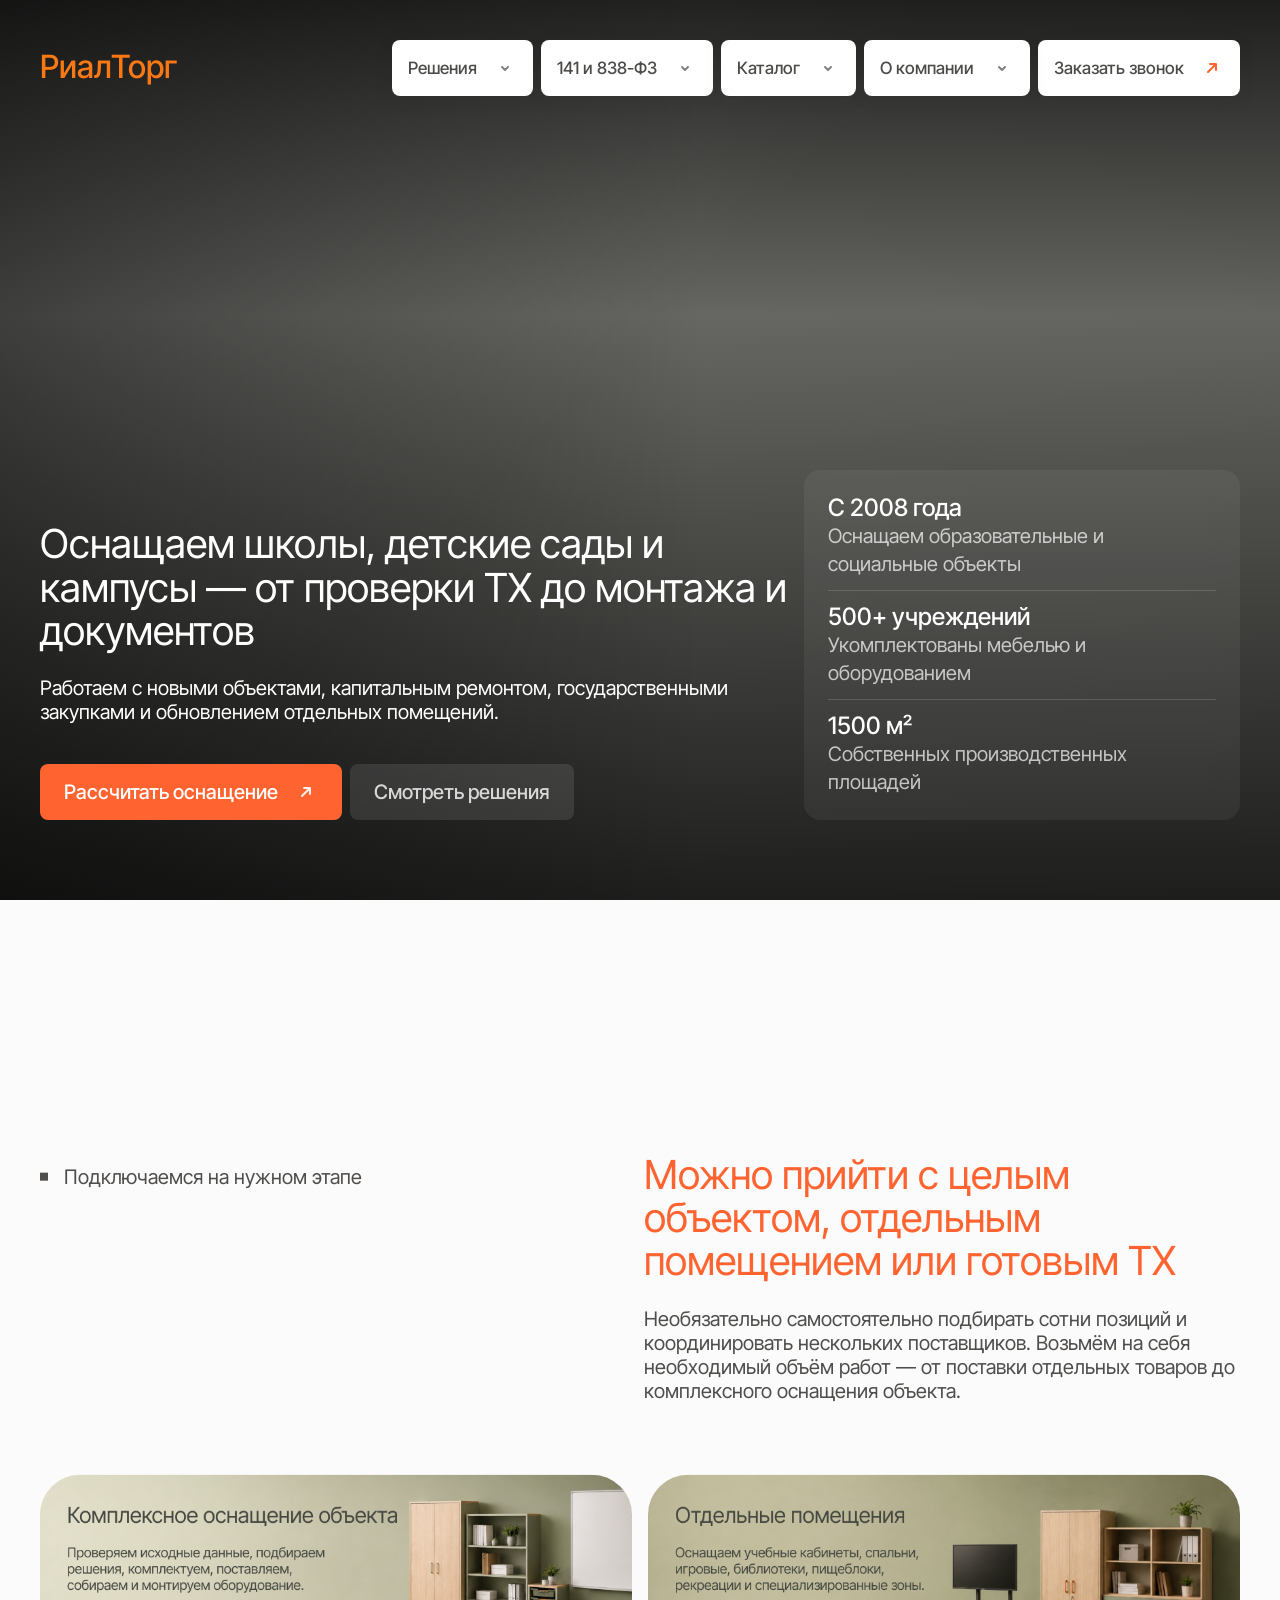
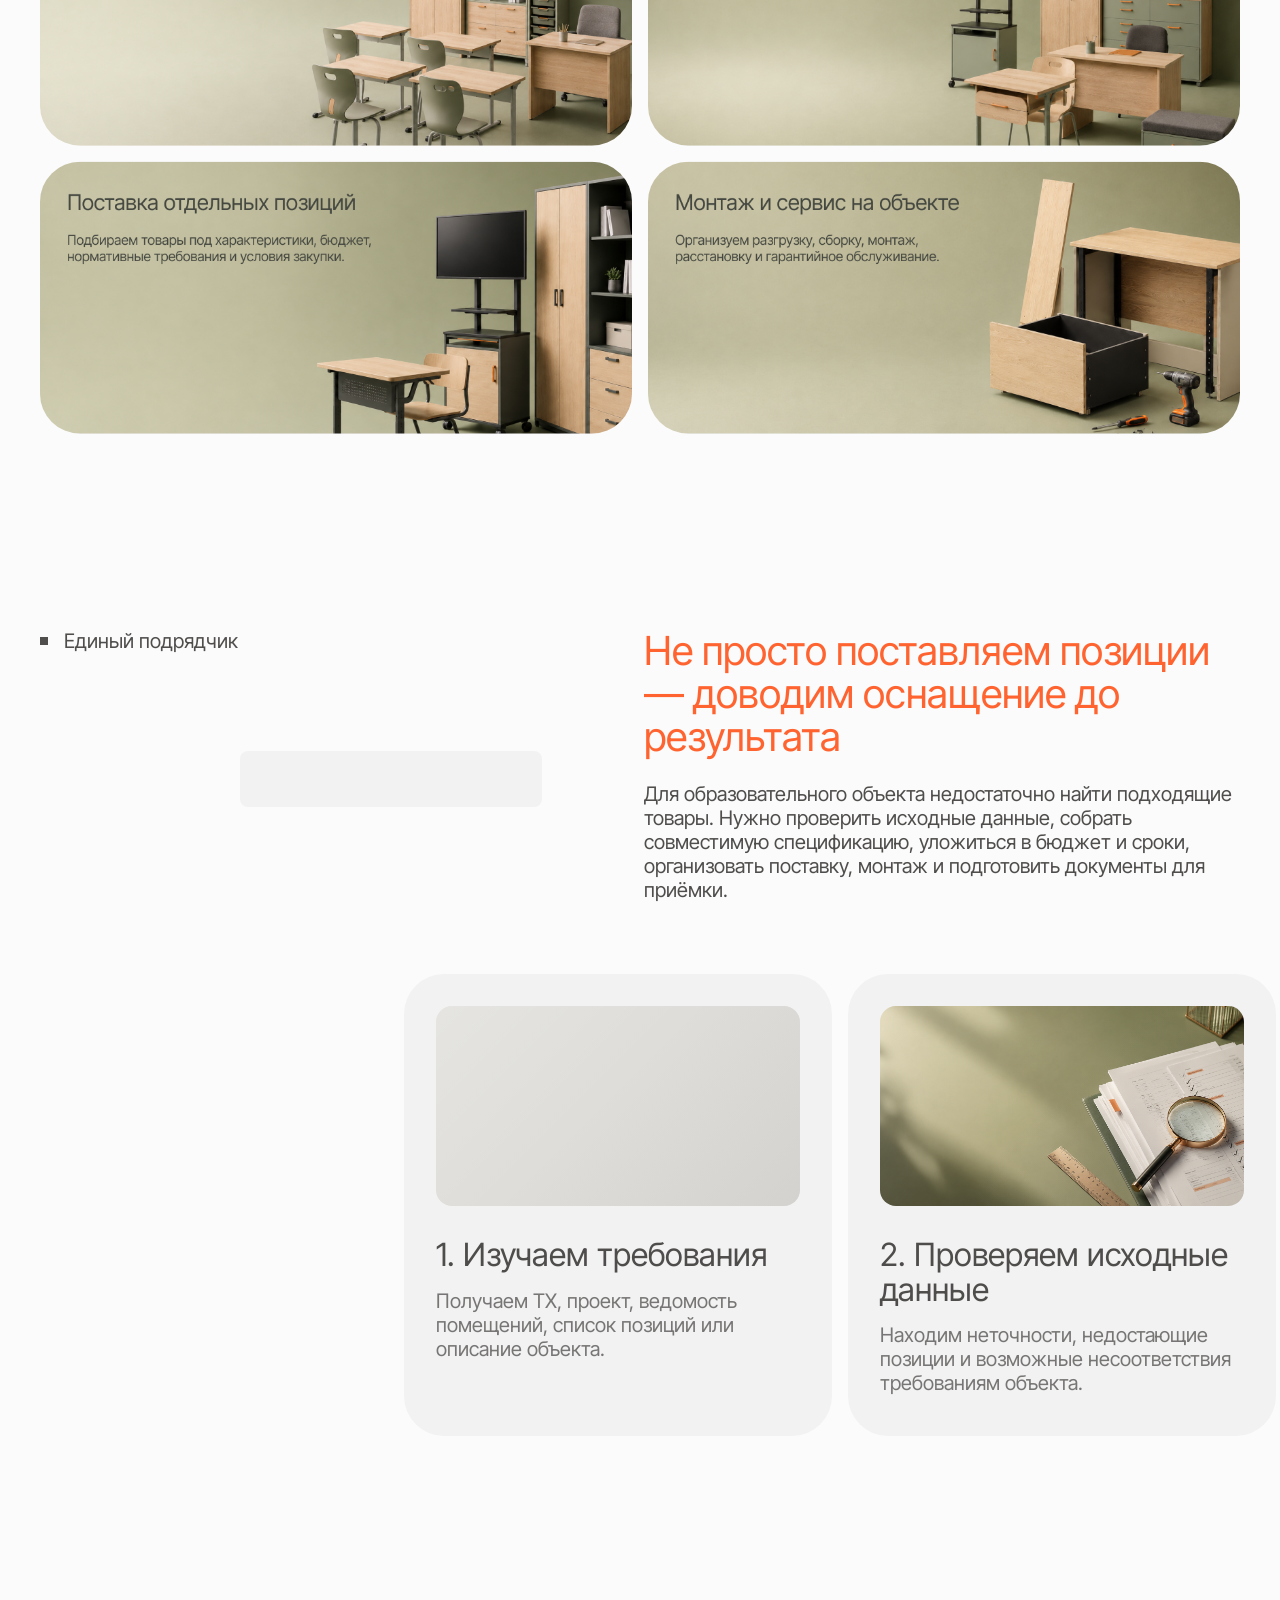
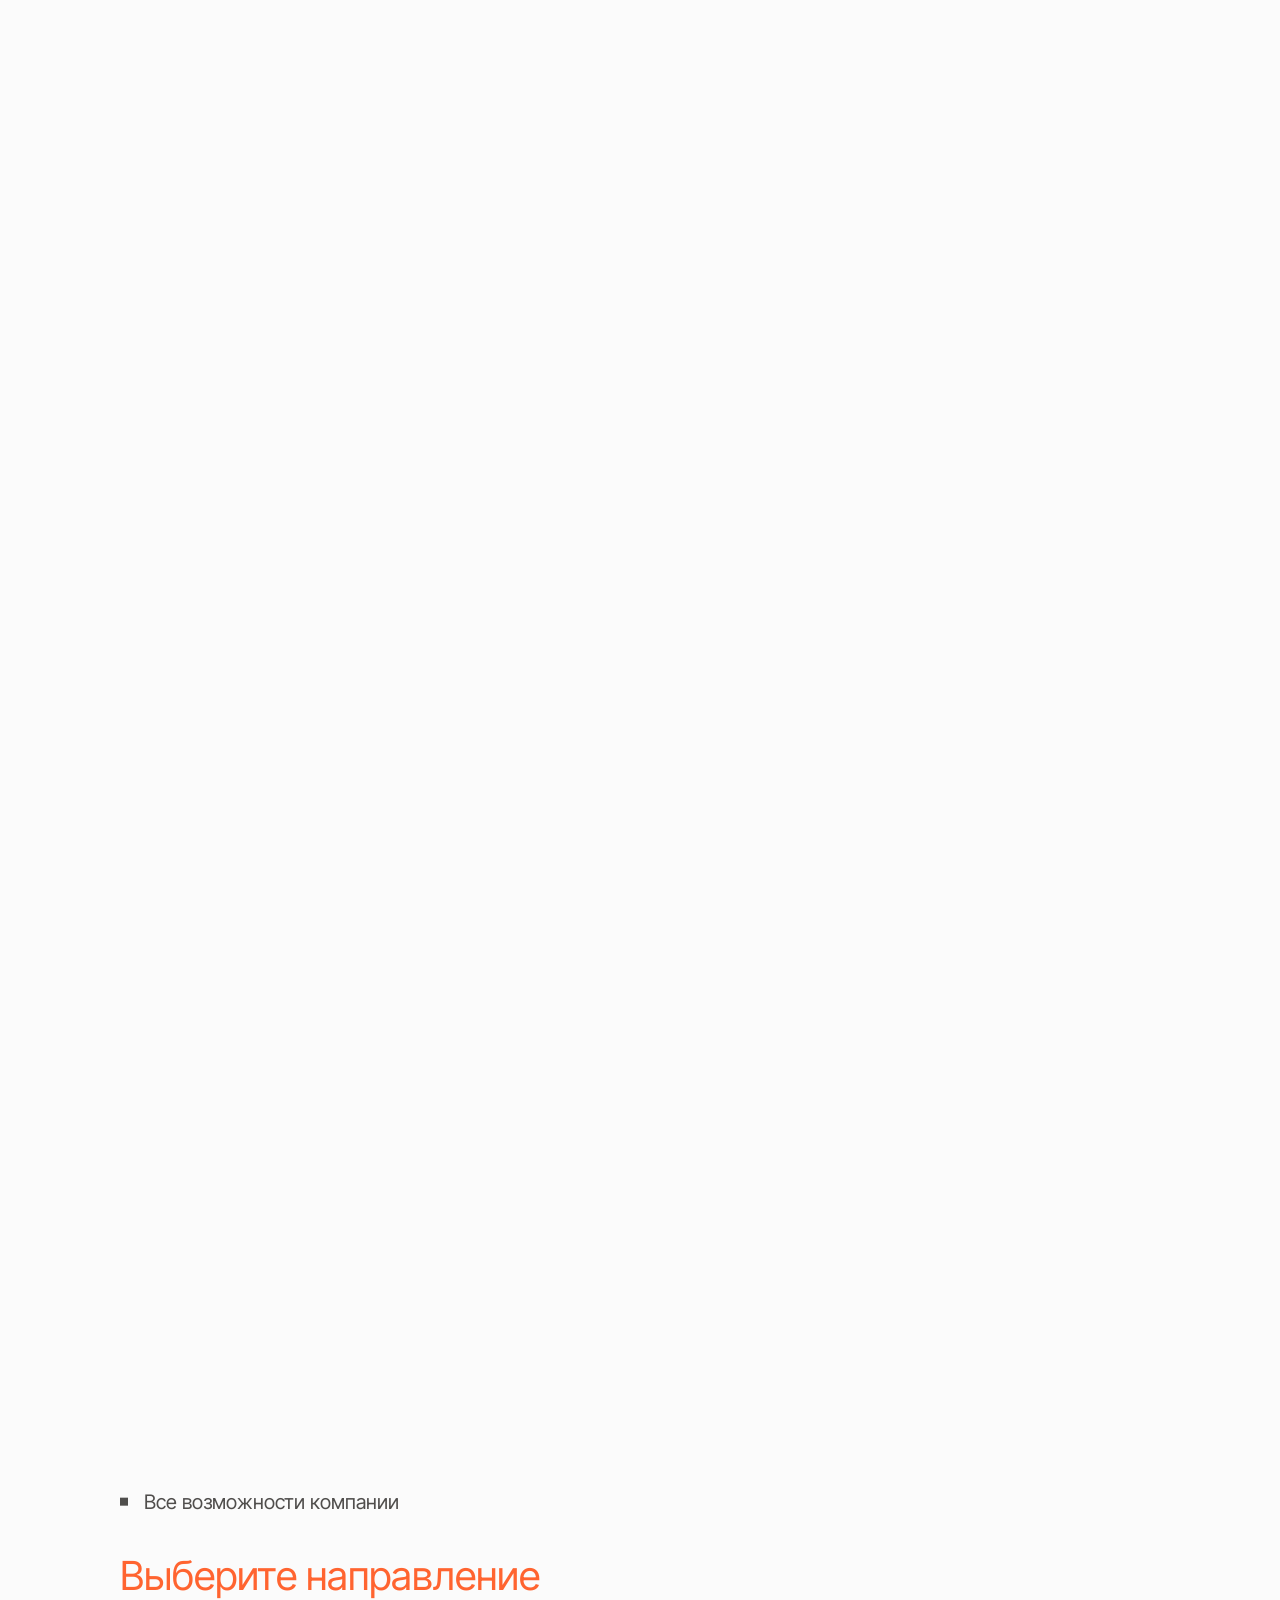
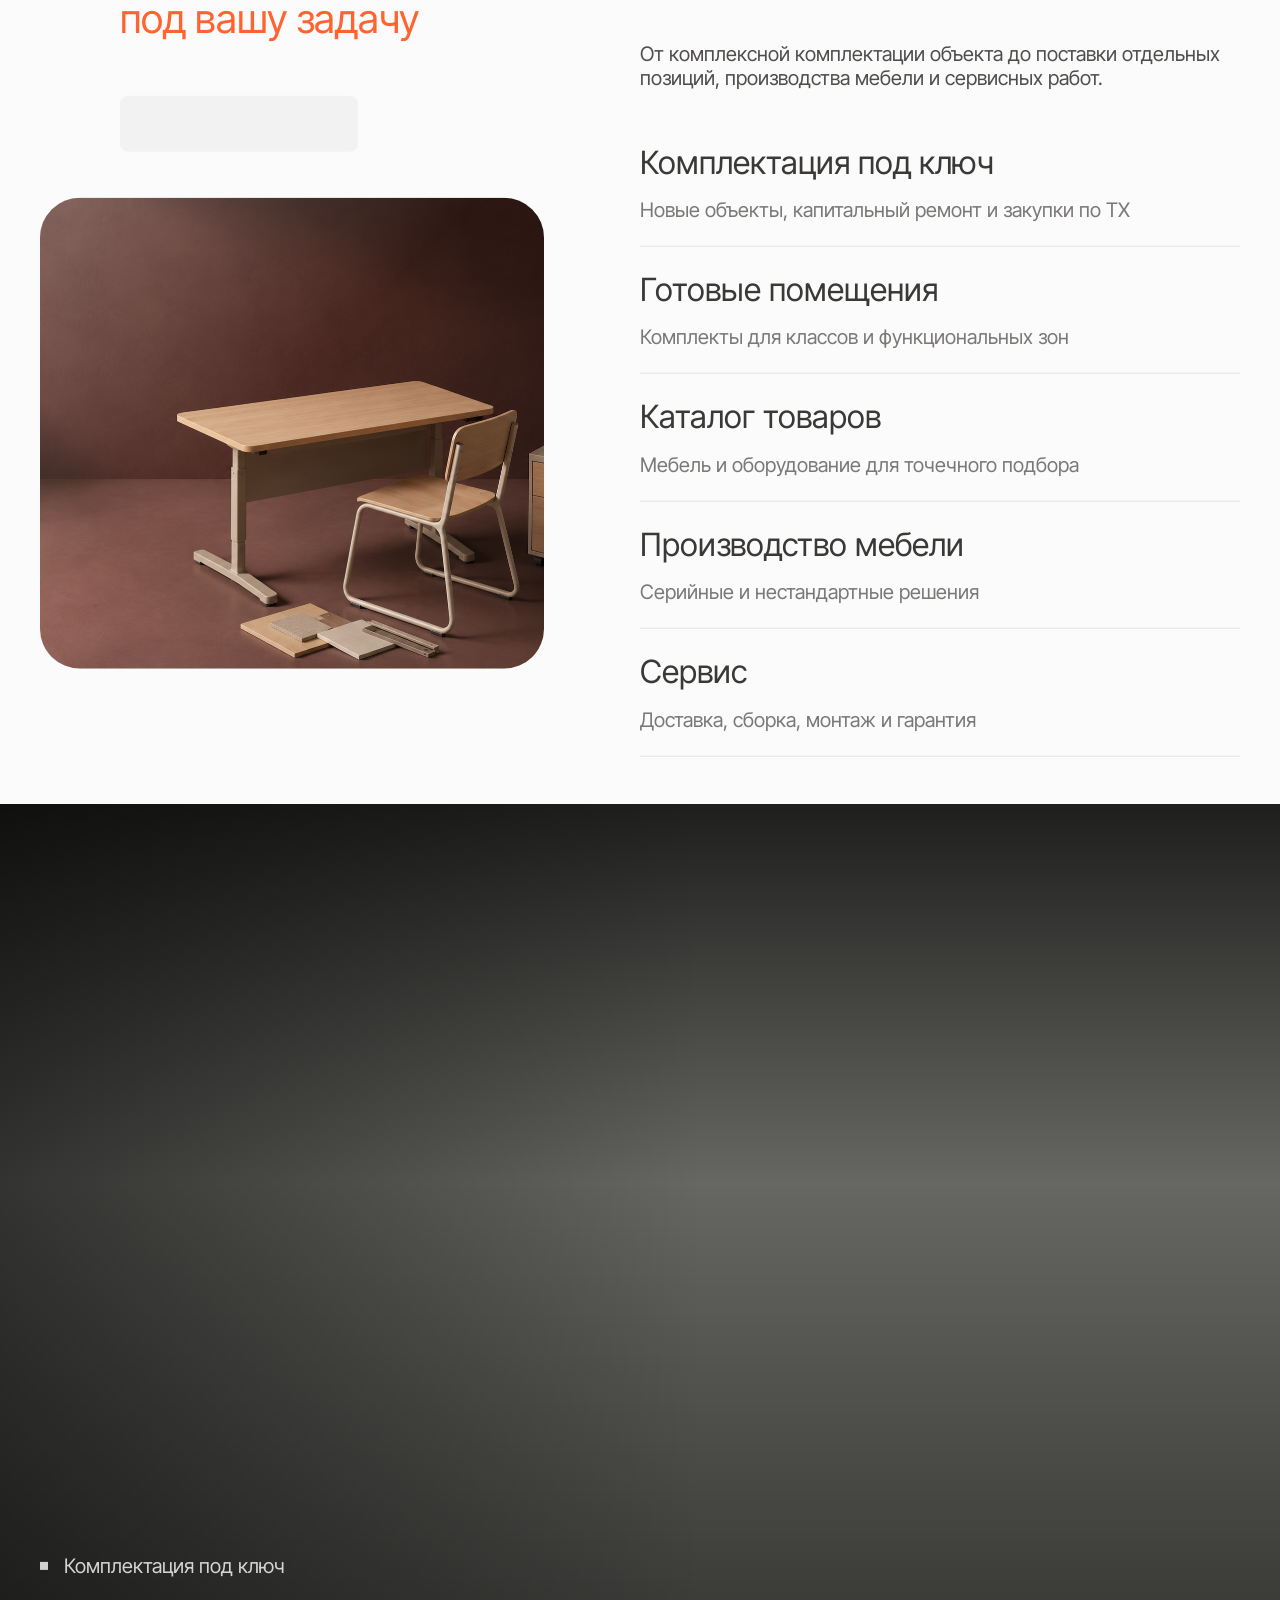
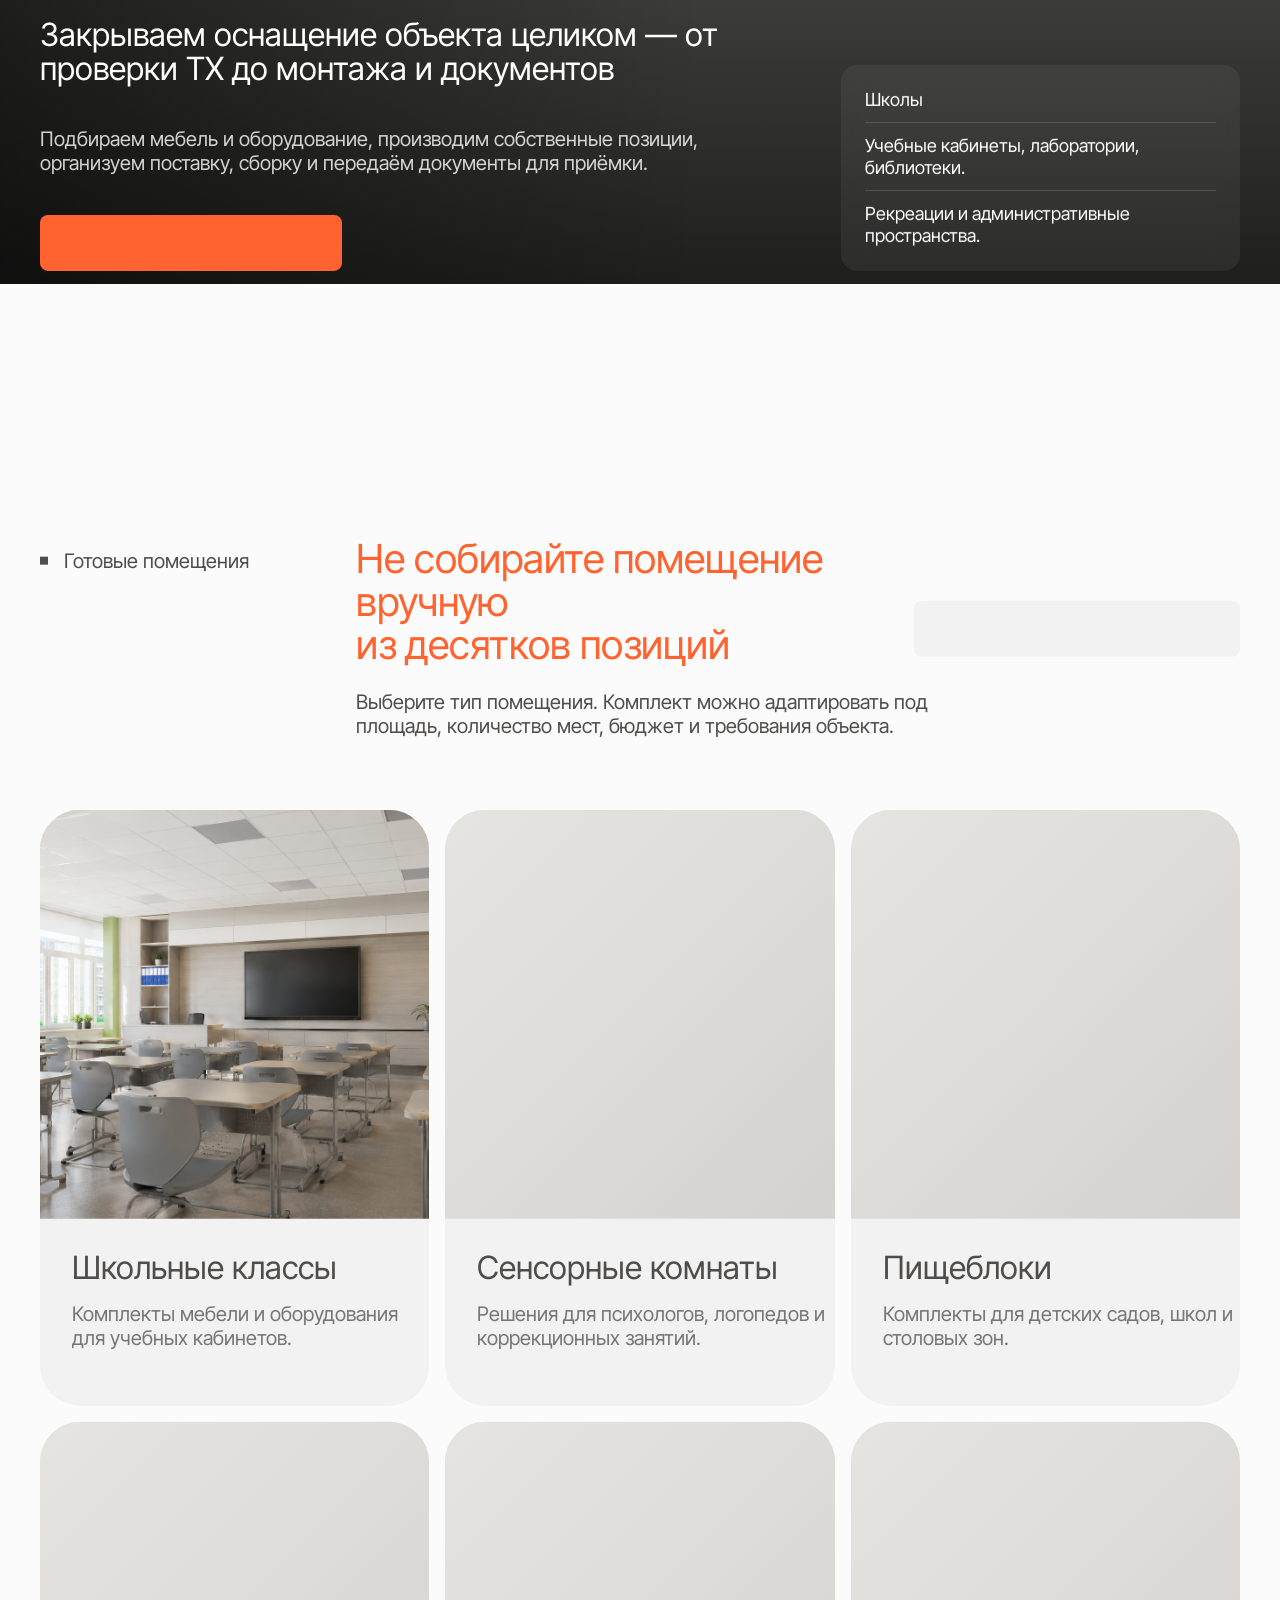
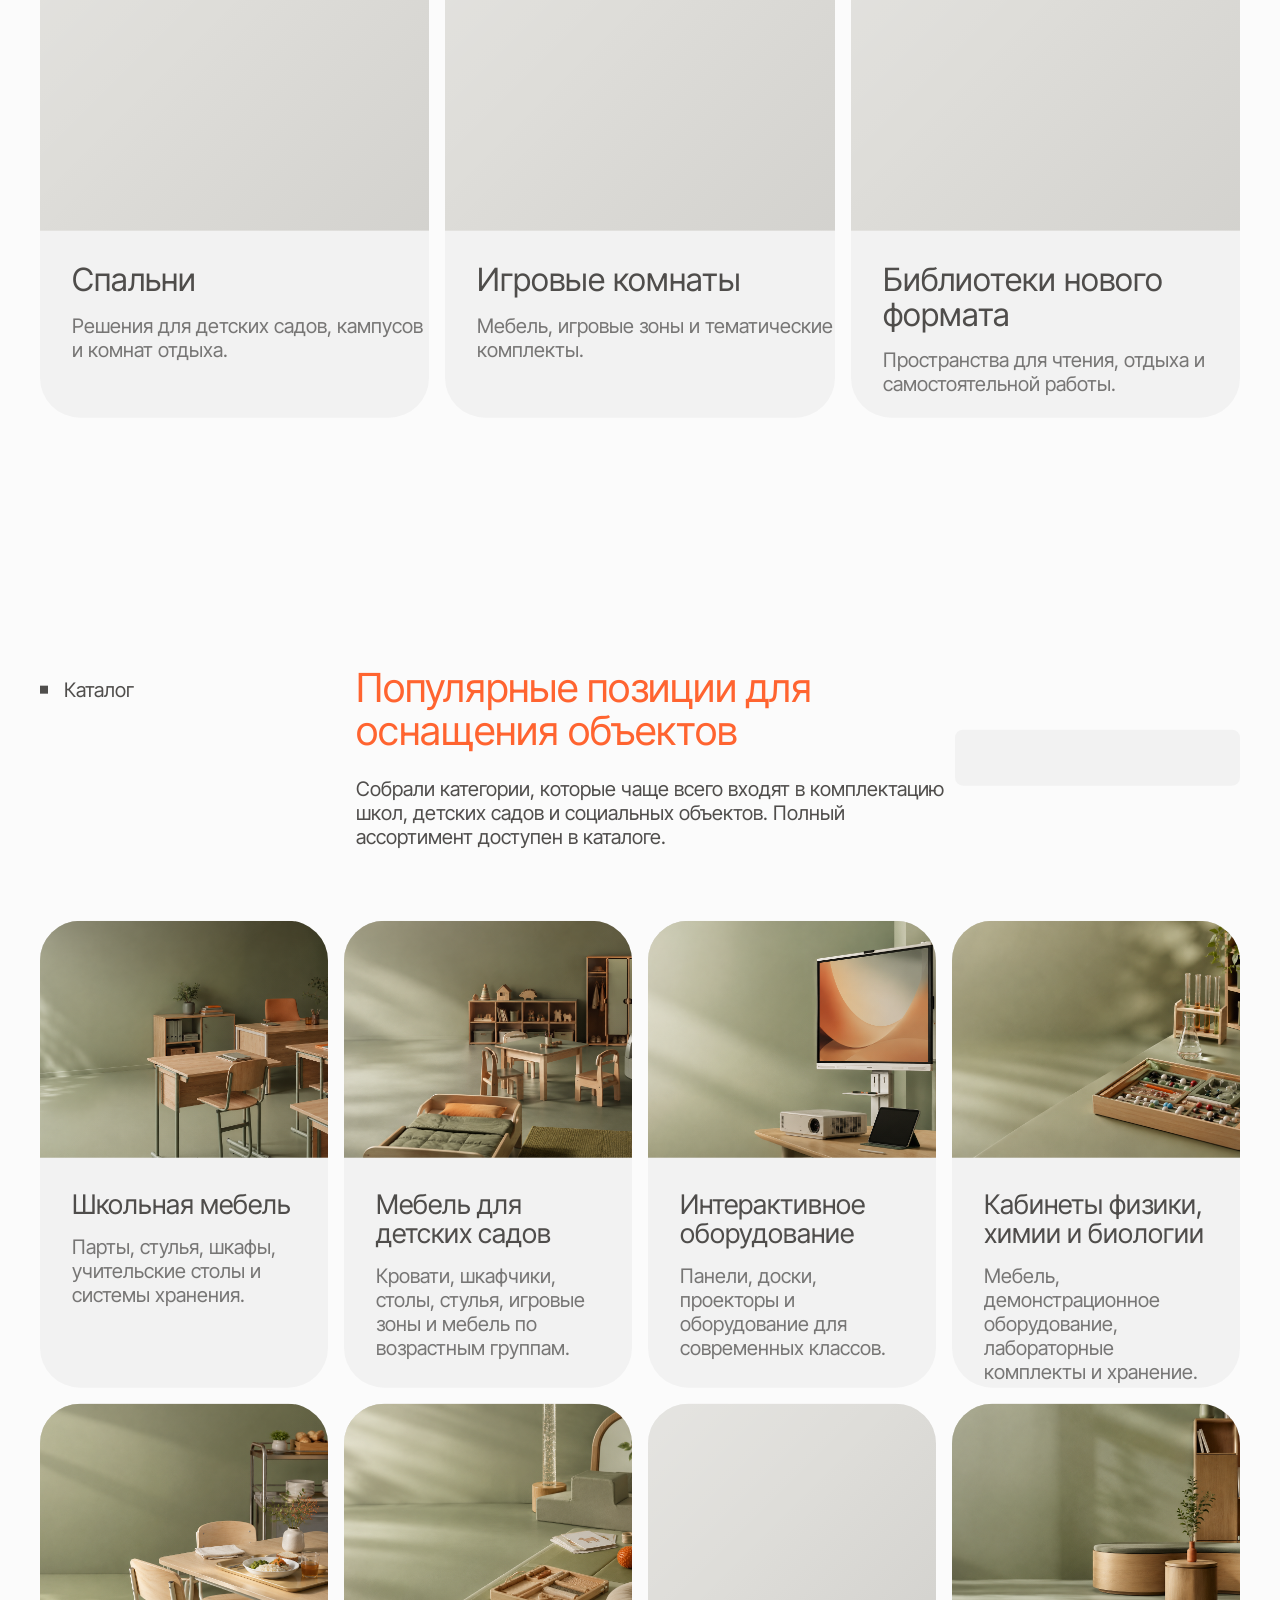
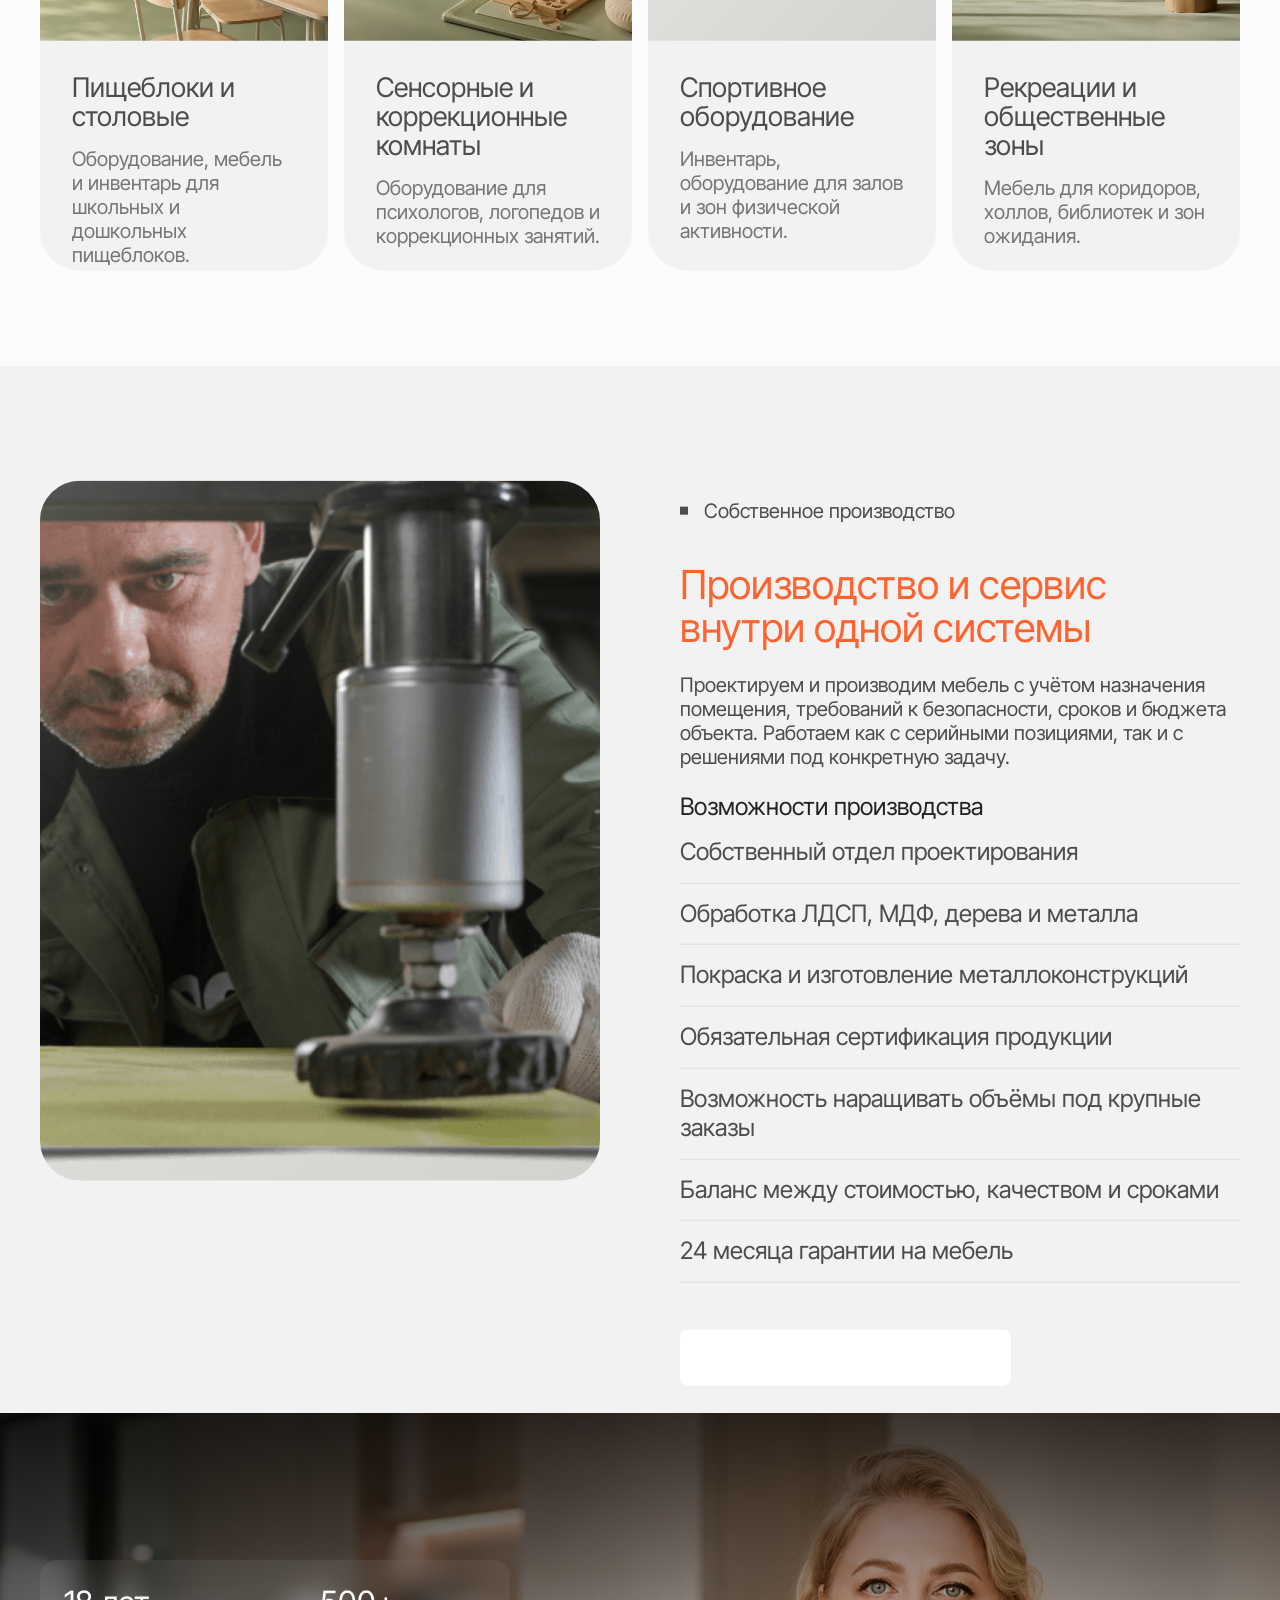
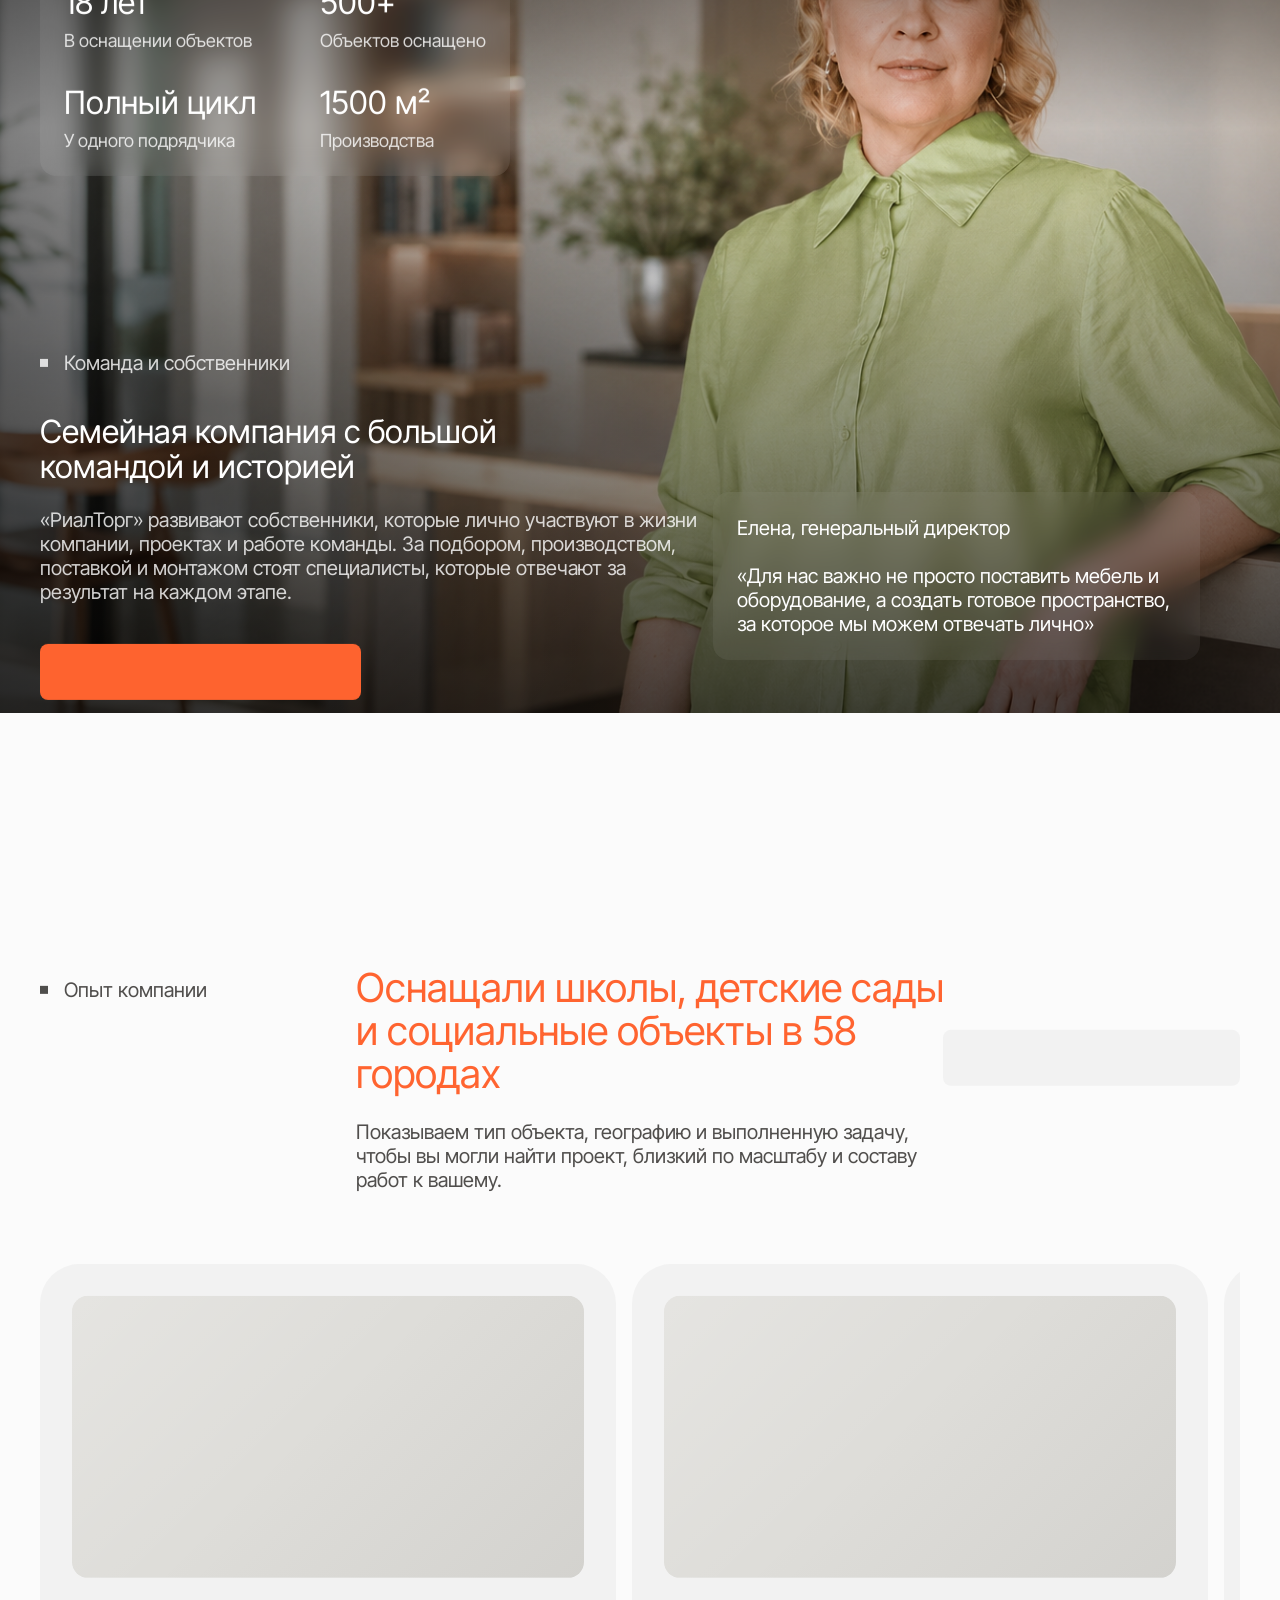
==== index.html @ 4c79b557 "first commit" ====
<!doctype html>
<html lang="ru">
<head>
  <meta charset="UTF-8">
  <meta name="viewport" content="width=device-width, initial-scale=1.0">
  <meta name="description" content="РиалТорг — комплексное оснащение образовательных и социальных объектов">
  <title>РиалТорг — оснащение образовательных объектов</title>
  <link rel="preconnect" href="https://fonts.googleapis.com">
  <link rel="preconnect" href="https://fonts.gstatic.com" crossorigin>
  <link href="https://fonts.googleapis.com/css2?family=Inter+Tight:wght@400;500&display=swap" rel="stylesheet">
  <link rel="stylesheet" href="styles.css">
  <link rel="stylesheet" href="assets.css">
  <link rel="stylesheet" href="figma-desktop.css">
  <link rel="stylesheet" href="overrides.css">
  <link rel="stylesheet" href="mobile.css">
</head>
<body>
  <header class="hero" id="top">
    <div class="hero__media media-placeholder media-placeholder--dark"></div>
    <nav class="nav shell" aria-label="Основная навигация">
      <a class="brand" href="#top">РиалТорг</a>
      <button class="nav__toggle" type="button" aria-expanded="false" aria-label="Открыть меню"><span></span><span></span></button>
      <div class="nav__items">
        <div class="nav__item">
          <a class="nav__link" href="#solutions">Решения <i class="chevron-down"></i></a>
          <div class="nav__dropdown" aria-label="Подменю Решения">
            <a href="#turnkey">Комплектация под ключ</a>
            <a href="#rooms">Готовые помещения</a>
            <a href="#catalog">Каталог товаров</a>
            <a href="#production">Производство и сервис</a>
          </div>
        </div>
        <div class="nav__item">
          <a class="nav__link" href="#expert">141 и 838-ФЗ <i class="chevron-down"></i></a>
          <div class="nav__dropdown" aria-label="Подменю 141 и 838-ФЗ">
            <a href="#process">Этапы работы</a>
            <a href="#documents">Документы</a>
            <a href="#faq">Частые вопросы</a>
          </div>
        </div>
        <div class="nav__item">
          <a class="nav__link" href="#catalog">Каталог <i class="chevron-down"></i></a>
          <div class="nav__dropdown" aria-label="Подменю Каталог">
            <a href="#catalog">Популярные позиции</a>
            <a href="#directions">Направления</a>
            <a href="#projects">Объекты</a>
          </div>
        </div>
        <div class="nav__item">
          <a class="nav__link" href="#about">О компании <i class="chevron-down"></i></a>
          <div class="nav__dropdown" aria-label="Подменю О компании">
            <a href="#about">Команда</a>
            <a href="#news">Новости</a>
            <a href="#testimonials">Отзывы</a>
          </div>
        </div>
        <a
          class="nav__link nav__link--cta roll-fill-button"
          data-roll-fill-button
          href="#request"
        >
          <span data-roll-fill-label>Заказать звонок</span>
          <i class="arrow" data-roll-fill-icon aria-hidden="true"></i>
        </a>
      </div>
    </nav>
    <div class="hero__content shell">
      <div class="hero__copy">
        <h1>Оснащаем школы, детские сады и кампусы — от проверки ТХ до монтажа и документов</h1>
        <p>Работаем с новыми объектами, капитальным ремонтом, государственными закупками и обновлением отдельных помещений.</p>
        <div class="actions">
          <a class="button button--orange" href="#request" data-roll-fill-button>
            <span data-roll-fill-label>Рассчитать оснащение</span>
            <i class="arrow" data-roll-fill-icon aria-hidden="true"></i>
          </a>
          <a class="button button--glass" href="#solutions">Смотреть решения</a>
        </div>
      </div>
      <div class="hero__facts glass-card" data-hero-facts-rotator>
        <div class="hero__facts-viewport" data-hero-facts-viewport>
          <div class="hero__facts-set" data-hero-facts-set>
            <p><strong>С 2008 года</strong><span>Оснащаем образовательные и социальные объекты</span></p>
            <p><strong>500+ учреждений</strong><span>Укомплектованы мебелью и оборудованием</span></p>
            <p><strong>1500 м²</strong><span>Собственных производственных площадей</span></p>
          </div>
          <div class="hero__facts-set" data-hero-facts-set>
            <p><strong>18 лет</strong><span>В оснащении объектов</span></p>
            <p><strong>Полный цикл</strong><span>У одного подрядчика</span></p>
            <p><strong>500+</strong><span>Объектов оснащено</span></p>
          </div>
          <!-- Добавляйте новые согласованные наборы статистики отдельными .hero__facts-set внутри data-hero-facts-viewport. -->
        </div>
      </div>
    </div>
  </header>

  <main>
    <section class="section stage" id="solutions">
      <div class="shell">
        <div class="section-head section-head--split">
          <p class="eyebrow">Подключаемся на нужном этапе</p>
          <div class="section-intro">
            <h2>Можно прийти с целым объектом, отдельным помещением или готовым ТХ</h2>
            <p>Необязательно самостоятельно подбирать сотни позиций и координировать нескольких поставщиков. Возьмём на себя необходимый объём работ — от поставки отдельных товаров до комплексного оснащения объекта.</p>
          </div>
        </div>
        <div class="stage__grid">
          <a class="feature-tile tone-sand" href="#" target="_blank" rel="noopener noreferrer" aria-label="Комплексное оснащение объекта"><span class="feature-tile__hover" aria-hidden="true"><i class="arrow"></i></span><h3>Комплексное оснащение объекта</h3><p>Проверяем исходные данные, подбираем решения, комплектуем, поставляем, собираем и монтируем оборудование.</p></a>
          <a class="feature-tile tone-mint" href="#" target="_blank" rel="noopener noreferrer" aria-label="Отдельные помещения"><span class="feature-tile__hover" aria-hidden="true"><i class="arrow"></i></span><h3>Отдельные помещения</h3><p>Оснащаем учебные кабинеты, спальни, игровые, библиотеки, пищеблоки, рекреации и специализированные зоны.</p></a>
          <a class="feature-tile tone-lilac" href="#" target="_blank" rel="noopener noreferrer" aria-label="Поставка отдельных позиций"><span class="feature-tile__hover" aria-hidden="true"><i class="arrow"></i></span><h3>Поставка отдельных позиций</h3><p>Подбираем товары под характеристики, бюджет, нормативные требования и условия закупки.</p></a>
          <a class="feature-tile tone-blue" href="#" target="_blank" rel="noopener noreferrer" aria-label="Монтаж и сервис на объекте"><span class="feature-tile__hover" aria-hidden="true"><i class="arrow"></i></span><h3>Монтаж и сервис на объекте</h3><p>Организуем разгрузку, сборку, монтаж, расстановку и гарантийное обслуживание.</p></a>
        </div>
      </div>
    </section>

    <section class="section process" id="process">
      <div class="shell">
        <div class="section-head section-head--split process__head">
          <div>
            <p class="eyebrow">Единый подрядчик</p>
            <a class="button button--soft" href="#request" data-roll-fill-button>
              <span data-roll-fill-label>Рассчитать оснащение</span>
              <i class="arrow" data-roll-fill-icon aria-hidden="true"></i>
            </a>
          </div>
          <div class="section-intro">
            <h2>Не просто поставляем позиции<br>— доводим оснащение до результата</h2>
            <p>Для образовательного объекта недостаточно найти подходящие товары. Нужно проверить исходные данные, собрать совместимую спецификацию, уложиться в бюджет и сроки, организовать поставку, монтаж и подготовить документы для приёмки.</p>
          </div>
        </div>
        <div class="process__track card-scroll" data-drag-scroll>
          <div class="process__rail">
            <article class="process-card"><div class="asset media-placeholder"></div><h3>1. Изучаем требования</h3><p>Получаем ТХ, проект, ведомость помещений, список позиций или описание объекта.</p></article>
            <article class="process-card"><div class="asset media-placeholder"></div><h3>2. Проверяем исходные данные</h3><p>Находим неточности, недостающие позиции и возможные несоответствия требованиям объекта.</p></article>
            <article class="process-card"><div class="asset media-placeholder"></div><h3>3. Готовим КП и спецификацию</h3><p>Подбираем мебель и оборудование, предлагаем совместимые решения и фиксируем состав поставки.</p></article>
            <article class="process-card"><div class="asset media-placeholder"></div><h3>4. Производим и комплектуем</h3><p>Изготавливаем мебель собственного производства и комплектуем оборудование поставщиков.</p></article>
            <article class="process-card"><div class="asset media-placeholder"></div><h3>5. Доставляем и монтируем</h3><p>Организуем логистику, разгрузку, сборку, монтаж и расстановку на объекте.</p></article>
            <article class="process-card"><div class="asset media-placeholder"></div><h3>6. Передаём документы</h3><p>Готовим договор, спецификации, сертификаты, декларации, акты и гарантийные документы.</p></article>
          </div>
        </div>
      </div>
    </section>

    <section class="section catalog" id="catalog">
      <div class="shell">
        <div class="section-head section-head--three">
          <p class="eyebrow">Каталог</p>
          <div class="section-intro"><h2>Популярные позиции для оснащения объектов</h2><p>Собрали категории, которые чаще всего входят в комплектацию школ, детских садов и социальных объектов. Полный ассортимент доступен в каталоге.</p></div>
          <a class="button button--soft" href="#" data-roll-fill-button>
            <span data-roll-fill-label>Смотреть все товары</span>
            <i class="arrow" data-roll-fill-icon aria-hidden="true"></i>
          </a>
        </div>
        <div class="catalog__grid" data-drag-scroll>
          <article class="product-card"><div class="asset media-placeholder"></div><h3>Школьная мебель</h3><p>Парты, стулья, шкафы, учительские столы и системы хранения.</p></article>
          <article class="product-card"><div class="asset media-placeholder"></div><h3>Мебель для детских садов</h3><p>Кровати, шкафчики, столы, стулья, игровые зоны и мебель по возрастным группам.</p></article>
          <article class="product-card"><div class="asset media-placeholder"></div><h3>Интерактивное оборудование</h3><p>Панели, доски, проекторы и оборудование для современных классов.</p></article>
          <article class="product-card"><div class="asset media-placeholder"></div><h3>Кабинеты физики, химии и биологии</h3><p>Мебель, демонстрационное оборудование, лабораторные комплекты и хранение.</p></article>
          <article class="product-card"><div class="asset media-placeholder"></div><h3>Пищеблоки и столовые</h3><p>Оборудование, мебель и инвентарь для школьных и дошкольных пищеблоков.</p></article>
          <article class="product-card"><div class="asset media-placeholder"></div><h3>Сенсорные и коррекционные комнаты</h3><p>Оборудование для психологов, логопедов и коррекционных занятий.</p></article>
          <article class="product-card"><div class="asset media-placeholder"></div><h3>Спортивное оборудование</h3><p>Инвентарь, оборудование для залов и зон физической активности.</p></article>
          <article class="product-card"><div class="asset media-placeholder"></div><h3>Рекреации и общественные зоны</h3><p>Мебель для коридоров, холлов, библиотек и зон ожидания.</p></article>
        </div>
      </div>
    </section>

    <section class="image-cta image-cta--first" id="turnkey" data-turnkey-rotator>
      <div class="image-cta__media media-placeholder media-placeholder--dark" data-turnkey-rotator-media>
        <div class="image-cta__media-layer" data-turnkey-rotator-media-layer aria-hidden="true"></div>
        <div class="image-cta__media-layer" data-turnkey-rotator-media-layer aria-hidden="true"></div>
      </div>
      <div class="shell image-cta__inner">
        <div class="image-cta__copy">
          <p class="eyebrow eyebrow--light">Комплектация под ключ</p>
          <h2>Закрываем оснащение объекта целиком — от проверки ТХ до монтажа и документов</h2>
          <p>Подбираем мебель и оборудование, производим собственные позиции, организуем поставку, сборку и передаём документы для приёмки.</p>
          <a class="button button--orange" href="#request" data-roll-fill-button>
            <span data-roll-fill-label>Рассчитать оснащение</span>
            <i class="arrow" data-roll-fill-icon aria-hidden="true"></i>
          </a>
        </div>
        <div class="image-cta__note glass-card" data-turnkey-rotator-hover>
          <div class="image-cta__note-viewport" data-turnkey-rotator-viewport>
            <div class="image-cta__note-set" data-turnkey-rotator-set data-rotator-bg-image="assets/images/turnkey.png">
              <span>Школы</span>
              <span>Учебные кабинеты, лаборатории, библиотеки.</span>
              <span>Рекреации и административные пространства.</span>
            </div>
            <div class="image-cta__note-set" data-turnkey-rotator-set data-rotator-bg-image="assets/images/05d5a05b938bbf5430370eaa6f3b793389799175.png">
              <span>Детские сады</span>
              <span>Групповые, спальни, игровые и развивающие зоны</span>
              <span>Пищеблоки, раздевалки и пространства общего пользования</span>
            </div>
          </div>
        </div>
      </div>
    </section>

    <section class="section rooms" id="rooms">
      <div class="shell">
        <div class="section-head section-head--three">
          <p class="eyebrow">Готовые помещения</p>
          <div class="section-intro"><h2>Не собирайте помещение вручную<br>из десятков позиций</h2><p>Выберите тип помещения. Комплект можно адаптировать под площадь, количество мест, бюджет и требования объекта.</p></div>
          <a class="button button--soft" href="#" data-roll-fill-button>
            <span data-roll-fill-label>Смотреть все помещения</span>
            <i class="arrow" data-roll-fill-icon aria-hidden="true"></i>
          </a>
        </div>
        <div class="rooms__grid" data-drag-scroll>
          <article class="room-card"><div class="asset media-placeholder"></div><h3>Школьные классы</h3><p>Комплекты мебели и оборудования для учебных кабинетов.</p></article>
          <article class="room-card"><div class="asset media-placeholder"></div><h3>Сенсорные комнаты</h3><p>Решения для психологов, логопедов и коррекционных занятий.</p></article>
          <article class="room-card"><div class="asset media-placeholder"></div><h3>Пищеблоки</h3><p>Комплекты для детских садов, школ и столовых зон.</p></article>
          <article class="room-card"><div class="asset media-placeholder"></div><h3>Спальни</h3><p>Решения для детских садов, кампусов и комнат отдыха.</p></article>
          <article class="room-card"><div class="asset media-placeholder"></div><h3>Игровые комнаты</h3><p>Мебель, игровые зоны и тематические комплекты.</p></article>
          <article class="room-card"><div class="asset media-placeholder"></div><h3>Библиотеки нового формата</h3><p>Пространства для чтения, отдыха и самостоятельной работы.</p></article>
        </div>
      </div>
    </section>

    <section class="section production" id="production">
      <div class="shell production__grid">
        <div class="production__media media-placeholder"></div>
        <div class="production__content">
          <p class="eyebrow">Собственное производство</p>
          <h2>Производство и сервис внутри одной системы</h2>
          <p>Проектируем и производим мебель с учётом назначения помещения, требований к безопасности, сроков и бюджета объекта. Работаем как с серийными позициями, так и с решениями под конкретную задачу.</p>
          <p class="production__capabilities">Возможности производства</p>
          <ul class="line-list">
            <li>Собственный отдел проектирования</li><li>Обработка ЛДСП, МДФ, дерева и металла</li><li>Покраска и изготовление металлоконструкций</li><li>Обязательная сертификация продукции</li><li>Возможность наращивать объёмы под крупные заказы</li><li>Баланс между стоимостью, качеством и сроками</li><li>24 месяца гарантии на мебель</li>
          </ul>
          <a class="button button--white" href="#" data-roll-fill-button>
            <span data-roll-fill-label>Посмотреть производство</span>
            <i class="arrow" data-roll-fill-icon aria-hidden="true"></i>
          </a>
        </div>
      </div>
    </section>

    <section class="image-cta team" id="about">
      <div class="image-cta__media media-placeholder media-placeholder--dark"></div>
      <div class="shell team__inner">
        <div class="team__stats glass-card">
          <div><strong>18 лет</strong><span>В оснащении объектов</span><strong>Полный цикл</strong><span>У одного подрядчика</span></div>
          <div><strong>500+</strong><span>Объектов оснащено</span><strong>1500 м²</strong><span>Производства</span></div>
        </div>
        <div class="team__copy">
          <p class="eyebrow eyebrow--light">Команда и собственники</p>
          <h2>Семейная компания с большой командой и историей</h2>
          <p>«РиалТорг» развивают собственники, которые лично участвуют в жизни компании, проектах и работе команды. За подбором, производством, поставкой и монтажом стоят специалисты, которые отвечают за результат на каждом этапе.</p>
          <a class="button button--orange" href="#" data-roll-fill-button>
            <span data-roll-fill-label>Узнать историю РиалТорг</span>
            <i class="arrow" data-roll-fill-icon aria-hidden="true"></i>
          </a>
        </div>
        <blockquote class="team__quote glass-card">Елена, генеральный директор<br><br>«Для нас важно не просто поставить мебель и оборудование, а создать готовое пространство, за которое мы можем отвечать лично»</blockquote>
      </div>
    </section>

    <section class="section projects" id="projects">
      <div class="shell">
        <div class="section-head section-head--three">
          <p class="eyebrow">Опыт компании</p>
          <div class="section-intro"><h2>Оснащали школы, детские сады и социальные объекты в 58 городах</h2><p>Показываем тип объекта, географию и выполненную задачу, чтобы вы могли найти проект, близкий по масштабу и составу работ к вашему.</p></div>
          <a class="button button--soft" href="#news" data-roll-fill-button>
            <span data-roll-fill-label>Смотреть все проекты</span>
            <i class="arrow" data-roll-fill-icon aria-hidden="true"></i>
          </a>
        </div>
        <div class="projects__track" data-drag-scroll>
          <article class="project-card"><div class="asset media-placeholder"></div><h3>Новая школа на 1100 мест<br>Челябинск</h3><p>Комплексное оснащение образовательного объекта мебелью и оборудованием.</p></article>
          <article class="project-card"><div class="asset media-placeholder"></div><h3>Пять школ и детский сад<br>Таджикистан</h3><p>Поставка и комплектация образовательных учреждений в нескольких городах.</p></article>
          <article class="project-card"><div class="asset media-placeholder"></div><h3>Частный детский сад «Маленький лидер»<br>Челябинск</h3><p>Оснащение помещений детского сада мебелью и оборудованием.</p></article>
          <article class="project-card"><div class="asset media-placeholder"></div><h3>Новая школа на 1100 мест<br>Челябинск</h3><p>Комплексное оснащение образовательного объекта мебелью и оборудованием.</p></article>
          <article class="project-card"><div class="asset media-placeholder"></div><h3>Пять школ и детский сад<br>Таджикистан</h3><p>Поставка и комплектация образовательных учреждений в нескольких городах.</p></article>
          <article class="project-card"><div class="asset media-placeholder"></div><h3>Частный детский сад «Маленький лидер»<br>Челябинск</h3><p>Оснащение помещений детского сада мебелью и оборудованием.</p></article>
          <article class="project-card"><div class="asset media-placeholder"></div><h3>Новая школа на 1100 мест<br>Челябинск</h3><p>Комплексное оснащение образовательного объекта мебелью и оборудованием.</p></article>
          <article class="project-card"><div class="asset media-placeholder"></div><h3>Пять школ и детский сад<br>Таджикистан</h3><p>Поставка и комплектация образовательных учреждений в нескольких городах.</p></article>
          <article class="project-card"><div class="asset media-placeholder"></div><h3>Частный детский сад «Маленький лидер»<br>Челябинск</h3><p>Оснащение помещений детского сада мебелью и оборудованием.</p></article>
          <article class="project-card"><div class="asset media-placeholder"></div><h3>Новая школа на 1100 мест<br>Челябинск</h3><p>Комплексное оснащение образовательного объекта мебелью и оборудованием.</p></article>
          <article class="project-card"><div class="asset media-placeholder"></div><h3>Пять школ и детский сад<br>Таджикистан</h3><p>Поставка и комплектация образовательных учреждений в нескольких городах.</p></article>
          <article class="project-card"><div class="asset media-placeholder"></div><h3>Частный детский сад «Маленький лидер»<br>Челябинск</h3><p>Оснащение помещений детского сада мебелью и оборудованием.</p></article>
          <article class="project-card"><div class="asset media-placeholder"></div><h3>Новая школа на 1100 мест<br>Челябинск</h3><p>Комплексное оснащение образовательного объекта мебелью и оборудованием.</p></article>
          <article class="project-card"><div class="asset media-placeholder"></div><h3>Пять школ и детский сад<br>Таджикистан</h3><p>Поставка и комплектация образовательных учреждений в нескольких городах.</p></article>
          <article class="project-card"><div class="asset media-placeholder"></div><h3>Частный детский сад «Маленький лидер»<br>Челябинск</h3><p>Оснащение помещений детского сада мебелью и оборудованием.</p></article>
        </div>
        <div class="slider-ui">
          <div class="slider-ui__dots" aria-label="Пагинация проектов"></div>
          <div class="slider-ui__actions"><button type="button" aria-label="Назад">←</button><button type="button" aria-label="Вперёд">→</button></div>
        </div>
      </div>
    </section>

    <section class="section directions" id="directions">
      <div class="shell directions__grid">
        <div class="directions__side">
          <p class="eyebrow">Все возможности компании</p>
          <h2>Выберите направление под вашу задачу</h2>
          <a class="button button--soft" href="#request" data-roll-fill-button>
            <span data-roll-fill-label>Оставить заявку</span>
            <i class="arrow" data-roll-fill-icon aria-hidden="true"></i>
          </a>
          <div class="directions__media media-placeholder"></div>
        </div>
        <div class="directions__content">
          <p>От комплексной комплектации объекта до поставки отдельных позиций, производства мебели и сервисных работ.</p>
          <a href="#"><strong>Комплектация под ключ</strong><span>Новые объекты, капитальный ремонт и закупки по ТХ</span></a>
          <a href="#"><strong>Готовые помещения</strong><span>Комплекты для классов и функциональных зон</span></a>
          <a href="#catalog"><strong>Каталог товаров</strong><span>Мебель и оборудование для точечного подбора</span></a>
          <a href="#"><strong>Производство мебели</strong><span>Серийные и нестандартные решения</span></a>
          <a href="#"><strong>Сервис</strong><span>Доставка, сборка, монтаж и гарантия</span></a>
        </div>
      </div>
    </section>

    <section class="section news" id="news">
      <div class="shell">
        <div class="section-head section-head--three">
          <p class="eyebrow">Новости</p>
          <div class="section-intro"><h2>Новости компании и завершённые объекты</h2><p>Публикуем новые поставки, завершённые проекты, обновления каталога, события команды и примеры реализованных пространств.</p></div>
          <a class="button button--white" href="#" data-roll-fill-button>
            <span data-roll-fill-label>Смотреть все новости</span>
            <i class="arrow" data-roll-fill-icon aria-hidden="true"></i>
          </a>
        </div>
        <div class="news__grid card-scroll" data-drag-scroll>
          <article class="news-card"><div class="asset media-placeholder"></div><h3>Пять школ и детский сад. Таджикистан</h3><p>За полгода комплексно оснастили пять школ на 1224 места каждая и детский сад на 100 мест в шести городах.</p></article>
          <article class="news-card"><div class="asset media-placeholder"></div><h3>Новая школа на 1100 мест. Челябинск</h3><p>Поставили и смонтировали мебель, интерактивное, лабораторное, спортивное и пищевое оборудование для полноценного запуска школы.</p></article>
          <article class="news-card"><div class="asset media-placeholder"></div><h3>Образовательный центр на 800 мест. Миасс</h3><p>Оснастили единый образовательный комплекс: школу на 640 учеников и детский сад на 160 воспитанников.</p></article>
          <article class="news-card"><div class="asset media-placeholder"></div><h3>Детский сад «Маленький лидер». Челябинск</h3><p>Изготовили мебель в мягкой пастельной палитре, оборудовали пищеблок, спортивный зал со скалодромом и сенсорную комнату.</p></article>
        </div>
      </div>
    </section>

    <section class="section documents" id="documents">
      <div class="shell">
        <div class="section-head section-head--split">
          <p class="eyebrow">Документы</p>
          <div class="section-intro"><h2>Не просто поставляем позиции — доводим оснащение до результата</h2><p>Передаём документы, которые нужны для бухгалтерии, закупки, приёмки и дальнейшей эксплуатации: договор, спецификации, закрывающие документы, сертификаты, декларации и гарантийные обязательства.</p></div>
          <a class="button button--soft documents__button" href="#" data-roll-fill-button>
            <span data-roll-fill-label>Смотреть все</span>
            <i class="arrow" data-roll-fill-icon aria-hidden="true"></i>
          </a>
        </div>
        
        <div class="documents__grid card-scroll" data-drag-scroll>
          <article><div class="asset media-placeholder"></div><h3>Сертификаты</h3></article><article><div class="asset media-placeholder"></div><h3>Декларации</h3></article><article><div class="asset media-placeholder"></div><h3>Благодарности</h3></article><article><div class="asset media-placeholder"></div><h3>Реквизиты</h3></article><article><div class="asset media-placeholder"></div><h3>О компании</h3></article><article><div class="asset media-placeholder"></div><h3>141 и 838-ФЗ</h3></article>
        </div>
        
      </div>
    </section>

    <section class="section expert" id="expert">
      <div class="shell expert__grid">
        <div class="expert__media media-placeholder"></div>
        <div class="expert__content">
          <p class="eyebrow">Консультация эксперта</p>
          <h2>Есть вопросы по оснащению при капремонте?</h2>
          <p>Наша команда всегда готова помочь. Сориентируем по Приказу № 838, составу перечня и порядку закупки: что входит, какие правила действуют и на что обратить внимание заказчику.</p>
          <div class="benefit benefit--search"><span class="benefit__icon" aria-hidden="true"></span><div><h3>Подготовка ТЗ без замечаний</h3><p>Подскажем, как грамотно сформировать техническое задание и какое оборудование должно быть в Реестре Минпромторга.</p></div></div>
          <div class="benefit benefit--document"><span class="benefit__icon" aria-hidden="true"></span><div><h3>Приёмка надзорными органами</h3><p>Поможем пройти проверку контролирующих органов с первого раза, без замечаний.</p></div></div>
          <a class="button button--soft" href="#request" data-roll-fill-button>
            <span data-roll-fill-label>Оставить заявку</span>
            <i class="arrow" data-roll-fill-icon aria-hidden="true"></i>
          </a>
          <div class="contact"><strong>8 800 350-09-24 · office@rialtorg.ru</strong><span>Анна Метальникова — руководитель отдела продаж<br>Минимальная сумма заказа: от 200 000 ₽</span></div>
        </div>
      </div>
    </section>

    <section class="section faq" id="faq">
      <div class="shell faq__grid">
        <div class="faq__side"><p class="eyebrow">Частые вопросы</p><div class="contact"><strong>8 800 350-09-24 · office@rialtorg.ru</strong><span>Анна Метальникова — руководитель отдела продаж<br>Минимальная сумма заказа: от 200 000 ₽</span></div>
        </div>
        <div class="faq__content">
          <h2>Ответы на главные вопросы</h2>
          <p>Для образовательного объекта недостаточно найти подходящие товары. Нужно проверить исходные данные, собрать совместимую спецификацию, уложиться в бюджет и сроки, организовать поставку и подготовить документы для приёмки.</p>
          <div class="accordion">
            <article><button type="button">По каким нормативам формируется перечень при капремонте?<i>+</i></button><div class="accordion__answer"><p>Перечень формируется по действующим требованиям к конкретному типу учреждения, проектной документации и условиям закупки. Мы проверим исходные данные и поможем собрать корректную спецификацию.</p></div></article>
            <article><button type="button">Берётесь за объекты без готового технического задания?<i>+</i></button><div class="accordion__answer"><p>Да. Можно прийти с ведомостью помещений, проектом, перечнем позиций или обычным описанием задачи.</p></div></article>
            <article><button type="button">Возможна ли поставка мебели по индивидуальным проектам?<i>+</i></button><div class="accordion__answer"><p>Да, собственное производство позволяет адаптировать размеры, материалы и конструкцию под конкретное помещение.</p></div></article>
            <article><button type="button">Как рассчитать стоимость капитального ремонта?<i>+</i></button><div class="accordion__answer"><p>Пришлите исходные данные — мы уточним состав поставки и подготовим предварительный расчёт.</p></div></article>
            <article><button type="button">Работаете с регионами с ограниченной транспортной доступностью?<i>+</i></button><div class="accordion__answer"><p>Да, логистику, разгрузку, сборку и монтаж планируем с учётом особенностей объекта и региона.</p></div></article>
          </div>
        </div>
      </div>
    </section>

    <section class="section testimonials" id="testimonials">
      <div class="shell">
        <div class="section-head section-head--three">
          <p class="eyebrow">Благодарности</p>
          <div class="section-intro"><h2>Наша приверженность качеству</h2><p>Ответственное отношение к поставленным задачам, умение слышать и понимать желания заказчика подтверждаются благодарностями от наших клиентов и партнеров.</p></div>
          <a class="button button--soft" href="#" data-roll-fill-button> 
            <span data-roll-fill-label>Все благодарности</span>
            <i class="arrow" data-roll-fill-icon aria-hidden="true"></i>
          </a>
        </div>
        <div class="testimonials__grid card-scroll" data-drag-scroll>
          <article><div class="asset media-placeholder"></div></article>
          <article><div class="asset media-placeholder"></div></article>
          <article><div class="asset media-placeholder"></div></article>
          <article><div class="asset media-placeholder"></div></article>
        </div>
      </div>
    </section>

    <section class="section request" id="request">
      <div class="shell request__grid">
        <div class="request__side"><p class="eyebrow">Оставить заявку</p><h2>Есть ТХ, спецификация или список помещений?</h2><div class="contact"><strong>8 800 350-09-24 · office@rialtorg.ru</strong><span>Анна Метальникова — руководитель отдела продаж<br>Минимальная сумма заказа: от 200 000 ₽</span></div></div>
        <div class="request__content"><p>Оставьте заявку — мы посмотрим задачу, подберём решения и подготовим предварительный расчёт. Можно приложить ТХ, проект, ведомость, список помещений или просто описать объект.</p>
          <form class="request-form"><label><span>Имя</span><input type="text" name="name" placeholder="Имя"></label><label><span>Телефон</span><input type="tel" name="phone" placeholder="Телефон"></label><label><span>Комментарий</span><input type="text" name="comment" placeholder="Комментарий / что нужно укомплектовать"></label><button class="button button--orange" type="submit" data-roll-fill-button>
            <span data-roll-fill-label>Отправить</span>
            <i class="arrow" data-roll-fill-icon aria-hidden="true"></i>
          </button></form>
        </div>
      </div>
    </section>
  </main>
  <script src="assets/vendor/gsap.min.js"></script>
  <script src="assets/vendor/ScrollTrigger.min.js"></script>
  <script src="assets/vendor/ScrollSmoother.min.js"></script>
  <script src="script.js"></script>
</body>
</html>
---- styles.css ----
:root{--orange:#ff6430;--orange-logo:#fa7814;--ink:#252321;--text:rgba(37,35,33,.8);--muted:rgba(37,35,33,.6);--line:rgba(37,35,33,.1);--paper:#fbfbfb;--soft:#f2f2f2;--radius:40px;--shell:1760px}
*{box-sizing:border-box}
html{scroll-behavior:smooth}
body{margin:0;overflow-x:hidden;background:var(--paper);color:var(--text);font-family:"Inter Tight",Inter,Arial,sans-serif;font-size:20px;line-height:1.2}
a{color:inherit;text-decoration:none}
button,input{font:inherit}
button{color:inherit}
.shell{width:min(var(--shell),calc(100% - 160px));margin-inline:auto}
h1,h2,h3,p{margin:0;font-weight:400}
h1{font-size:40px;line-height:1.08}
h2{color:var(--orange);font-size:40px;line-height:1.08}
h3{font-size:32px;line-height:1.08;color:var(--text)}
p{line-height:1.2}
.section{padding:100px 0}
.eyebrow{display:flex;align-items:center;gap:16px;font-size:20px}
.eyebrow:before{content:"";width:8px;height:8px;background:currentColor;flex:0 0 auto}
.eyebrow--light{color:rgba(255,255,255,.8)}
.section-head{margin-bottom:72px}
.section-head--split{display:grid;grid-template-columns:1fr 1fr;gap:8px}
.section-head--split>.eyebrow{align-self:start;margin-top:12px}
.section-intro{max-width:850px}
.section-intro>p{margin-top:24px}
.section-head--three{display:grid;grid-template-columns:428px minmax(0,809px) 1fr;gap:16px;align-items:start}
.section-head--three>.eyebrow{margin-top:12px}
.section-head--three>.button{justify-self:end;margin-top:64px}
.button{min-height:56px;width:max-content;padding:0 24px;border:0;border-radius:8px;display:inline-flex;align-items:center;justify-content:center;gap:16px;font-size:20px;font-weight:500;cursor:pointer;transition:transform .25s ease,background .25s ease,color .25s ease,box-shadow .25s ease}
.button:not([data-roll-fill-button]):hover{transform:translateY(-2px);box-shadow:0 12px 28px rgba(37,35,33,.08)}
.button--orange{background:var(--orange);color:#fff}
.button--soft{background:var(--soft);color:var(--orange)}
.button--white{background:#fff;color:var(--orange)}
.button--glass{background:rgba(255,255,255,.1);color:rgba(255,255,255,.8)}
.arrow{display:inline-block;width:10px;height:10px;border-top:2px solid currentColor;border-right:2px solid currentColor;transform:rotate(45deg);margin-left:2px}
.arrow{width:24px;height:24px;border:0;transform:none;margin:0;background:url("assets/icons/arrow-up-right.svg") center/24px no-repeat}
.button--orange .arrow{filter:brightness(0) invert(1);opacity:.9}
.chevron-down{width:24px;height:24px;border:0;transform:none;background:url("assets/icons/caret-down.svg") center/24px no-repeat}
.asset,.media-placeholder{position:relative;overflow:hidden;background:#deddd9}
.asset,.media-placeholder{background-repeat:no-repeat;background-size:cover;background-position:center}
.media-placeholder:after{content:"";position:absolute;inset:0;background:linear-gradient(135deg,rgba(255,255,255,.22),transparent 45%,rgba(37,35,33,.06))}
.media-placeholder--dark{background:#666762}
.hero{min-height:100vh;min-height:100svh;min-height:100dvh;position:relative;color:#fff;overflow:hidden}
.hero__media,.image-cta__media{position:absolute;inset:0;background-position:center;background-repeat:no-repeat;background-size:cover;transform-origin:center center}
.hero__media:before,.image-cta__media:before{content:"";position:absolute;z-index:1;inset:0;background:linear-gradient(90deg,rgba(0,0,0,.5),transparent 55%),linear-gradient(180deg,rgba(0,0,0,.7),transparent 35%,rgba(0,0,0,.7))}
.nav{position:fixed;top:0;left:0;right:0;z-index:100;padding-top:40px;padding-bottom:16px;display:flex;justify-content:space-between;align-items:start;transition:color .25s ease,background .25s ease}
.nav--light{background:rgba(251,251,251,.92);backdrop-filter:blur(14px);box-shadow:0 1px 0 rgba(37,35,33,.08)}
.nav--dark{background:transparent}
.brand{color:var(--orange-logo);font-size:32px;font-weight:500;margin-top:8px}
.nav__items{display:flex;gap:8px;align-items:flex-start}
.nav__item{position:relative;z-index:30}
.nav__items .nav__link{height:56px;padding:0 24px;border-radius:8px;display:flex;align-items:center;gap:16px;font-weight:500;background:#fff!important;color:rgba(37,35,33,.82)!important;box-shadow:0 4px 18px rgba(37,35,33,.08);backdrop-filter:none;-webkit-backdrop-filter:none;opacity:1;transition:background .25s ease,color .25s ease,transform .25s ease,box-shadow .25s ease}
.nav__items .nav__link:hover,.nav__item:hover>.nav__link,.nav__item:focus-within>.nav__link{background:#fff!important;color:var(--ink)!important;transform:translateY(-1px);box-shadow:0 8px 24px rgba(37,35,33,.12)}
.nav__link--cta,.nav__link--cta[data-roll-fill-button],.nav__link--cta[data-roll-fill-initialized='true']{background:#fff!important;color:rgba(37,35,33,.82)!important}
.nav .arrow{filter:none;opacity:1}
.nav .chevron-down{filter:brightness(0);opacity:.7}
.nav__item:hover .chevron-down,.nav__item:focus-within .chevron-down{transform:rotate(180deg)}
.nav__dropdown{position:absolute;left:0;top:calc(100% + 8px);min-width:248px;padding:8px;border-radius:14px;background:rgba(37,35,33,.86);box-shadow:0 18px 48px rgba(0,0,0,.22);backdrop-filter:blur(18px);opacity:0;pointer-events:none;transform:translateY(-8px);transition:opacity .2s ease,transform .2s ease;z-index:100}
.nav__item:hover .nav__dropdown,.nav__item:focus-within .nav__dropdown{opacity:1;pointer-events:auto;transform:translateY(0)}
.nav__dropdown a{min-height:42px;padding:10px 12px;border-radius:10px;display:flex;align-items:center;color:rgba(255,255,255,.82);font-size:16px;line-height:1.2;white-space:nowrap;transition:background .2s ease,color .2s ease}
.nav__dropdown a:hover{background:rgba(255,100,48,.26);color:#fff}
.roll-fill-button,[data-roll-fill-button]{--roll-fill-background:var(--orange);--roll-fill-foreground:#fff;--roll-fill-hover-icon-filter:brightness(0) invert(1);--roll-fill-hover-icon-opacity:.9;--roll-fill-duration:.65s;--roll-fill-text-duration:.5s;--roll-fill-text-delay:.04s;--roll-fill-reveal-end:160%;--roll-fill-reveal-origin:50% 120%;--roll-fill-exit-offset:12px}
.button--soft[data-roll-fill-button]{--roll-fill-rest-background:var(--soft);--roll-fill-rest-foreground:var(--orange);--roll-fill-icon-filter:none;--roll-fill-icon-opacity:1}
.button--white[data-roll-fill-button]{--roll-fill-rest-background:#fff;--roll-fill-rest-foreground:var(--orange);--roll-fill-icon-filter:none;--roll-fill-icon-opacity:1}
.button--orange[data-roll-fill-button]{--roll-fill-rest-background:var(--orange);--roll-fill-rest-foreground:#fff;--roll-fill-icon-filter:brightness(0) invert(1);--roll-fill-icon-opacity:.9}
.nav__link--cta[data-roll-fill-button]{--roll-fill-rest-background:#fff;--roll-fill-rest-foreground:rgba(37,35,33,.82);--roll-fill-icon-filter:none;--roll-fill-icon-opacity:1}
[data-roll-fill-button] .arrow{filter:var(--roll-fill-icon-filter,none);opacity:var(--roll-fill-icon-opacity,1);transition:filter .25s ease,opacity .25s ease}
[data-roll-fill-button][data-roll-fill-initialized='true']{position:relative;isolation:isolate;overflow:hidden;background:var(--roll-fill-rest-background)!important;color:var(--roll-fill-rest-foreground)!important}
[data-roll-fill-button][data-roll-fill-initialized='true'] .roll-fill-button__fill{position:absolute;inset:0;border-radius:inherit;background:var(--roll-fill-background);clip-path:circle(0% at 50% 120%);pointer-events:none;z-index:0;will-change:clip-path}
[data-roll-fill-button][data-roll-fill-initialized='true'] .roll-fill-button__viewport{position:relative;z-index:1;display:flex;align-items:center;flex:1 1 auto;align-self:stretch;overflow:hidden;min-width:0;min-height:0;height:100%;line-height:1;pointer-events:none;contain:layout style paint}
[data-roll-fill-button][data-roll-fill-initialized='true'] .roll-fill-button__track{display:flex;align-items:center;justify-content:center;gap:16px;min-width:100%;width:max-content;visibility:hidden;pointer-events:none;height:0;overflow:hidden}
[data-roll-fill-button][data-roll-fill-initialized='true'] .roll-fill-button__row{position:absolute;inset-inline:0;top:50%;display:flex;align-items:center;justify-content:center;gap:16px;min-width:0;width:100%;white-space:nowrap;line-height:1;will-change:transform,color;pointer-events:none}
[data-roll-fill-button][data-roll-fill-initialized='true'] .roll-fill-button__row--next{opacity:0;visibility:hidden}
[data-roll-fill-button][data-roll-fill-initialized='true'] .roll-fill-button__label{min-width:0}
[data-roll-fill-button][data-roll-fill-initialized='true'] .roll-fill-button__icon{flex:0 0 auto}
[data-roll-fill-button][data-roll-fill-initialized='true'].button{transition:transform .25s ease,box-shadow .25s ease}
[data-roll-fill-button][data-roll-fill-initialized='true']:hover .arrow,[data-roll-fill-button][data-roll-fill-initialized='true']:focus-visible .arrow{filter:var(--roll-fill-hover-icon-filter);opacity:var(--roll-fill-hover-icon-opacity)}
.nav__items .nav__link.nav__link--cta[data-roll-fill-initialized='true']{transition:transform .25s ease}
.nav__items .nav__link.nav__link--cta[data-roll-fill-initialized='true']:hover,.nav__items .nav__link.nav__link--cta[data-roll-fill-initialized='true']:focus-visible{transform:none}
.nav__toggle{display:none;background:#fff}
.hero__content{position:absolute;z-index:2;left:50%;bottom:80px;transform:translateX(-50%);display:flex;align-items:flex-end;justify-content:space-between}
.hero__copy{width:840px}
.hero__copy>p{width:714px;margin-top:24px}
.actions{display:flex;gap:8px;margin-top:40px}
.glass-card{background:rgba(255,255,255,.06);border-radius:16px;backdrop-filter:blur(12px)}
.hero__facts{width:475px;padding:24px;display:flex;flex-direction:column}
.hero__facts-viewport,.image-cta__note-viewport{position:relative;overflow:hidden;min-width:0;display:grid}
.hero__facts-viewport>.hero__facts-set,.image-cta__note-viewport>.image-cta__note-set{grid-area:1/1;width:100%}
.hero__facts-viewport>.hero__facts-set:not(:first-child),.image-cta__note-viewport>.image-cta__note-set:not(:first-child){opacity:0;visibility:hidden}
.hero__facts-set,.image-cta__note-set{display:flex;flex-direction:column;min-width:0}
.hero__facts p{padding:0;display:block;font-size:20px;line-height:28px}
.hero__facts p+ p{border-top:1px solid rgba(255,255,255,.15);padding-top:12px;margin-top:12px}
.hero__facts strong,.hero__facts span{display:block}
.hero__facts strong{color:#fff;font-size:24px;font-weight:500;white-space:nowrap}
.hero__facts span{color:rgba(255,255,255,.7);font-weight:400}
.stage{padding-top:200px}
.stage__grid{display:grid;grid-template-columns:1fr 1fr;gap:16px}
.feature-tile{display:block;height:400px;padding:40px;border-radius:var(--radius);overflow:hidden;position:relative;background-size:cover;background-position:center;background-repeat:no-repeat;color:inherit;text-decoration:none;transition:transform .35s ease,box-shadow .35s ease,filter .35s ease}
.feature-tile:hover{transform:translateY(-4px);box-shadow:0 18px 48px rgba(37,35,33,.1);filter:saturate(1.03)}
.feature-tile h3{position:relative;z-index:1}
.feature-tile p{width:480px;max-width:60%;margin-top:24px;position:relative;z-index:1}
.feature-tile:after{content:"";position:absolute;width:280px;height:280px;border:40px solid rgba(255,255,255,.25);border-radius:50%;right:-40px;bottom:-90px}
.feature-tile__hover{position:absolute;left:32px;bottom:32px;z-index:2;width:50px;height:50px;border-radius:50%;background:var(--orange);display:grid;place-items:center;opacity:0;transform:scale(.82);transition:opacity .28s ease,transform .28s ease;pointer-events:none}
.feature-tile__hover .arrow{width:24px;height:24px;filter:brightness(0) invert(1);opacity:1}
.feature-tile:hover .feature-tile__hover,.feature-tile:focus-visible .feature-tile__hover{opacity:1;transform:scale(1)}
.stage__grid .feature-tile{height:auto;aspect-ratio:872/400;padding:0;background-size:cover}
.stage__grid .feature-tile h3,
.stage__grid .feature-tile p{position:absolute;width:1px;height:1px;overflow:hidden;clip:rect(0 0 0 0);clip-path:inset(50%);white-space:nowrap}
.stage__grid .feature-tile:after{display:none}
.stage__grid .feature-tile__hover{left:24px;bottom:24px}
.tone-sand{background:#e9dfce}
.tone-mint{background:#dce8d9}
.tone-lilac{background:#e3dceb}
.tone-blue{background:#dae6e9}
.process{padding-top:100px}
.process__head .button{margin-top:98px;margin-left:200px}
.process__track{overflow-x:auto;overflow-y:visible;padding:0 0 12px;scrollbar-width:none;margin-left:calc((100vw - min(var(--shell),calc(100vw - 160px)))/-2);margin-right:calc((100vw - min(var(--shell),calc(100vw - 160px)))/-2);scroll-behavior:auto;overscroll-behavior-x:contain;overscroll-behavior-y:auto}
.process__rail{display:flex;gap:16px;width:max-content;min-width:100%;padding-left:444px}
.process__track::-webkit-scrollbar,.card-scroll::-webkit-scrollbar{display:none}
.process-card,.product-card,.news-card{flex:0 0 428px;background:var(--soft);border-radius:var(--radius);overflow:hidden;padding-bottom:28px}
.process-card .asset{height:200px;margin:32px;border-radius:16px}
.process-card h3,.process-card p{margin-inline:32px}
.process-card p{margin-top:16px;color:var(--muted)}
.catalog__grid{display:grid;grid-template-columns:repeat(4,1fr);gap:16px;scroll-behavior:smooth;overscroll-behavior-inline:contain}
.product-card{height:467px;padding-bottom:0}
.product-card .asset{height:237px}
.product-card h3,.product-card p{margin-inline:32px}
.product-card h3{margin-top:32px}
.product-card p{margin-top:16px;color:var(--muted)}
.image-cta{height:1080px;position:relative;color:#fff;overflow:hidden}
.image-cta__inner{height:100%;position:relative;z-index:2;display:flex;justify-content:space-between;align-items:flex-end;padding-bottom:80px}
.image-cta__copy{width:872px}
.image-cta__copy h2{width:680px;color:#fff;font-size:32px;margin-top:40px}
.image-cta__copy>p:not(.eyebrow){width:680px;color:rgba(255,255,255,.8);margin-top:40px}
.image-cta__copy .button{margin-top:40px}
.image-cta__note{width:430px;padding:24px;font-size:18px}
.image-cta__note-set{gap:12px}
.image-cta__note-set span+span{border-top:1px solid rgba(255,255,255,.15);padding-top:12px}
.image-cta__media{isolation:isolate}
.image-cta__media-layer{position:absolute;inset:0;background-position:center;background-repeat:no-repeat;background-size:cover;opacity:0;visibility:hidden;pointer-events:none}
.image-cta.team{height:auto;min-height:100vh;min-height:100svh;min-height:100dvh}
.rooms{padding-top:200px}
.projects{padding-top:200px}
.rooms__grid{display:grid;grid-template-columns:repeat(3,1fr);gap:16px}
.room-card{height:576px;border-radius:var(--radius);background:var(--soft);overflow:hidden}
.room-card .asset{height:409px}
.room-card h3,.room-card p{margin-inline:32px}
.room-card h3{margin-top:32px}
.room-card p{width:360px;margin-top:16px;color:var(--muted)}
.production{background:var(--soft);padding:80px 0}
.production__grid{display:grid;grid-template-columns:888px 1fr;gap:177px}
.production__media{height:810px;border-radius:var(--radius);transform-origin:center center}
.production__content h2{width:500px;margin-top:40px}
.production__content>p:not(.eyebrow){max-width:680px;margin-top:24px}
.production__capabilities{margin:36px 0 0;font-size:24px;color:var(--ink)}
.line-list{list-style:none;margin:16px 0 28px;padding:0}
.line-list li{font-size:24px;padding:0 0 16px;margin-bottom:16px;border-bottom:1px solid var(--line)}
.team__inner{position:relative;z-index:2;display:grid;grid-template-columns:minmax(0,1fr) minmax(320px,487px);grid-template-rows:auto 1fr;align-content:space-between;column-gap:48px;row-gap:48px;min-height:100vh;min-height:100svh;min-height:100dvh;padding:80px 0}
.team__stats{grid-column:1/-1;justify-self:start;align-self:start;padding:24px;display:flex;gap:64px}
.team__stats div{display:flex;flex-direction:column;align-items:flex-start;gap:8px}
.team__stats strong{font-size:32px;font-weight:400}
.team__stats span{font-size:18px;color:rgba(255,255,255,.8);margin-bottom:24px;white-space:nowrap}
.team__stats span:last-child{margin-bottom:0}
.team__copy{grid-column:1;grid-row:2;align-self:end;width:100%;max-width:872px}
.team__copy h2{color:#fff;font-size:32px;width:100%;max-width:600px;margin-top:40px}
.team__copy>p:not(.eyebrow){color:rgba(255,255,255,.8);width:100%;max-width:760px;margin-top:24px}
.team__copy .button{margin-top:40px}
.team__quote{grid-column:2;grid-row:2;align-self:end;justify-self:end;width:100%;max-width:487px;margin-bottom:40px;padding:24px;font-size:20px;font-style:normal;color:#fff}
.projects__track{display:flex;gap:16px;overflow-x:auto;scroll-behavior:smooth;overscroll-behavior-inline:contain;scrollbar-width:none;scroll-snap-type:x proximity}
.projects__track::-webkit-scrollbar{display:none}
.project-card{flex:0 0 min(576px,calc(100vw - 64px));height:520px;background:var(--soft);border-radius:var(--radius);padding:32px;scroll-snap-align:start}
.project-card .asset{height:282px;border-radius:16px}
.project-card h3{margin-top:32px}
.project-card p{color:var(--muted);margin-top:16px}
.slider-ui{margin-top:32px;display:flex;gap:16px;align-items:center;position:relative;z-index:12}
.slider-ui__dots{display:flex;gap:16px;align-items:center;min-height:10px}
.slider-ui__dot{border:0;width:10px;height:10px;padding:0;background:rgba(255,100,48,.25);border-radius:99px;cursor:pointer;transition:width .2s ease,background .2s ease,transform .2s ease}
.slider-ui__dot--active{width:48px;background:var(--orange)}
.slider-ui__actions{margin-left:auto;display:flex;gap:8px}
.slider-ui__actions button{border:0;width:56px;height:56px;border-radius:8px;background:var(--soft);color:var(--orange);font-size:0;cursor:pointer;transition:transform .2s ease,background .2s ease,box-shadow .2s ease,opacity .2s ease;position:relative;overflow:hidden}
.slider-ui__actions button::before{content:"";position:absolute;inset:0;background:center/44px no-repeat;transition:filter .2s ease}
.slider-ui__actions button:first-child::before{background-image:url("assets/icons/slider-prev.png")}
.slider-ui__actions button:last-child::before{background-image:url("assets/icons/slider-next.png")}
.slider-ui__actions button:hover{transform:translateY(-2px);background:var(--orange);box-shadow:0 12px 30px rgba(255,100,48,.26)}
.slider-ui__actions button:hover::before{filter:brightness(0) invert(1)}
.slider-ui__actions button:disabled{opacity:.45;cursor:default;box-shadow:none}
.slider-ui__actions button:disabled::before{filter:none}
.directions__grid{display:grid;grid-template-columns:752px 872px;gap:136px}
.directions__side{padding-left:200px}
.directions__side h2{width:460px;margin-top:40px}
.directions__side .button{margin-top:56px}
.directions__media{height:471px;border-radius:var(--radius);margin-top:64px;margin-left:-200px;transform-origin:center center}
.directions__content>p{width:620px;margin:152px 0 30px}
.directions__content>a{display:flex;flex-direction:column;gap:16px;padding:24px 0;border-bottom:1px solid var(--line);transition:background .22s ease,padding .22s ease,border-color .22s ease,color .22s ease}
.directions__content strong{font-size:32px;font-weight:400;color:rgba(37,35,33,.9)}
.directions__content span{color:var(--muted)}
.directions__content>a:hover,.directions__content>a:focus-visible{background:var(--orange);padding:24px;border-color:transparent;outline:0}
.directions__content>a:hover strong,.directions__content>a:hover span,.directions__content>a:focus-visible strong,.directions__content>a:focus-visible span{color:#fff}
.news{background:var(--soft)}
.news__grid{display:flex;gap:16px;scroll-behavior:smooth;scroll-snap-type:x proximity}
.news-card{background:#fff;height:443px;scroll-snap-align:start}
.news-card .asset{height:237px}
.news-card h3,.news-card p{margin-inline:32px}
.news-card h3{margin-top:32px}
.news-card h3,.news-card p{display:-webkit-box;-webkit-box-orient:vertical;overflow:hidden;text-overflow:ellipsis}
.news-card h3{-webkit-line-clamp:2}
.news-card p{color:var(--muted);margin-top:16px;-webkit-line-clamp:2}
.documents{padding-bottom:100px}
.documents .section-head--split{grid-template-columns:minmax(240px,1fr) minmax(0,850px) auto;gap:16px;align-items:start}
.documents .section-intro{max-width:none}
.documents__grid{display:grid;grid-template-columns:repeat(6,1fr);gap:16px;scroll-behavior:smooth;overscroll-behavior-inline:contain}
.documents__grid article{height:288px;background:var(--soft);border-radius:var(--radius);padding:16px;overflow:hidden}
.documents__grid .asset{height:203px;border-radius:24px}
.documents__grid h3{font-size:24px;margin:16px 8px 0}
.documents__button{justify-self:end;align-self:start;margin-top:64px}
.testimonials__grid{display:grid;grid-template-columns:repeat(4,1fr);gap:16px}
.testimonials__grid article{height:550px;padding:24px;background:var(--soft);border-radius:var(--radius);overflow:hidden}
.testimonials__grid .asset{height:502px;border-radius:32px}
.expert{padding-top:100px;overflow:visible}
.expert__grid{display:grid;grid-template-columns:888px 1fr;gap:177px;align-items:stretch}
.expert__media{height:auto;align-self:stretch;border-radius:var(--radius);background-size:cover;background-position:center;background-repeat:no-repeat;transform-origin:center center}
.expert__content{display:flex;flex-direction:column}
.expert__content h2{max-width:620px;margin-top:40px}
.expert__content>p:not(.eyebrow){max-width:650px;margin-top:24px}
.benefit{display:flex;gap:24px;margin-top:40px}
.benefit__icon{width:44px;height:44px;flex:0 0 auto;background:var(--soft);border-radius:8px;display:grid;place-items:center;color:var(--muted)}
.benefit--search .benefit__icon{background:var(--soft) url("assets/icons/note-search.svg") center/24px no-repeat}
.benefit--document .benefit__icon{background:var(--soft) url("assets/icons/file-document.svg") center/24px no-repeat}
.benefit h3{font-size:24px}
.benefit p{max-width:600px;color:var(--muted);margin-top:16px}
.expert__content>.button{margin-top:32px}
.expert__content .contact{margin-top:auto;padding-top:40px}
.contact{display:flex;flex-direction:column;gap:16px;margin-top:40px}
.contact strong{font-size:24px;font-weight:400}
.contact span{color:var(--muted)}
.faq{padding-top:100px}
.faq__grid{display:grid;grid-template-columns:1fr 1fr;gap:8px;align-items:stretch}
.faq__side{padding-left:0;display:flex;flex-direction:column;align-self:stretch}
.faq__side>.eyebrow{margin-left:0}
.faq__side .contact{margin-top:auto}
.faq__side .button{margin-top:40px}
.faq__content h2{margin-bottom:24px}
.faq__content>p{max-width:850px;margin-bottom:48px}
.accordion{display:flex;flex-direction:column;gap:16px;overflow:visible}
.accordion article{background:var(--soft);border-radius:24px;padding:24px;overflow:hidden;transition:background .25s ease,box-shadow .25s ease;display:flex;flex-direction:column;justify-content:center;min-height:92px;box-sizing:border-box}
.accordion article:not(.open) .accordion__answer{display:none}
.accordion button{width:100%;border:0;background:none;padding:0;display:flex;align-items:center;justify-content:space-between;gap:16px;text-align:left;font-size:24px;line-height:1.2;cursor:pointer}
.accordion button i{font-style:normal;width:44px;height:44px;display:grid;place-items:center;background:#fff;border-radius:8px;font-size:30px;font-weight:300;transition:transform .2s}
.accordion button i{font-size:0;background:#fff url("assets/icons/add-plus.svg") center/24px no-repeat;transition:transform .25s ease,background-color .25s ease,filter .25s ease}
.accordion__answer{display:grid;grid-template-rows:0fr;opacity:0;overflow:hidden;transition:grid-template-rows .32s ease,opacity .22s ease}
.accordion__answer p{min-height:0;overflow:hidden;color:var(--muted);margin:0;padding:18px 70px 6px 0}
.accordion article.open .accordion__answer{grid-template-rows:1fr;opacity:1}
.accordion article.open button i{transform:rotate(45deg);background-color:#fff4ee}
.request{background:var(--soft)}
.request__grid{display:grid;grid-template-columns:1fr 1fr;gap:8px}
.request__side{padding-left:190px}
.request__side h2{max-width:620px;margin-top:40px}
.request__side .contact{margin-top:300px}
.request__content{padding-top:88px}
.request__content>p{max-width:700px}
.request-form{width:550px;background:#fff;border-radius:var(--radius);padding:24px;margin-top:40px;display:flex;flex-direction:column;align-items:stretch;gap:16px;height:auto}
.request-form label{display:flex;flex-direction:column;flex:0 0 auto;margin:0}
.request-form label span{position:absolute;width:1px;height:1px;overflow:hidden;clip:rect(0 0 0 0)}
.request-form input{width:100%;height:58px;border:0;background:var(--soft);border-radius:16px;padding:0 16px;color:var(--text);outline:none}
.request-form input:focus{box-shadow:0 0 0 2px var(--orange)}
.request-form .button{width:100%;border-radius:16px}

@media (hover:hover) and (pointer:fine){
  [data-drag-scroll]{cursor:grab}
}
[data-drag-scroll].is-dragging{cursor:grabbing!important;user-select:none}
.process-card,.product-card,.room-card,.project-card,.news-card,.documents__grid article,.testimonials__grid article{transition:transform .3s ease,box-shadow .3s ease,background .3s ease}
.process-card:hover,.product-card:hover,.room-card:hover,.project-card:hover,.news-card:hover,.documents__grid article:hover,.testimonials__grid article:hover{transform:translateY(-4px);box-shadow:0 18px 48px rgba(37,35,33,.08)}
.process-card .asset,.product-card .asset,.room-card .asset,.project-card .asset,.news-card .asset,.documents__grid .asset,.testimonials__grid .asset{transition:filter .35s ease,transform .35s ease}
.process-card:hover .asset,.product-card:hover .asset,.room-card:hover .asset,.project-card:hover .asset,.news-card:hover .asset,.documents__grid article:hover .asset,.testimonials__grid article:hover .asset{filter:saturate(1.06) contrast(1.02);transform:scale(1.015)}
.news__grid .news-card:hover,.news__grid .news-card:focus-within{transform:none}
.documents__grid article:hover{background:#fff4ef}
.documents__grid article:hover h3{color:var(--orange)}
.team .image-cta__media,.image-cta--first .image-cta__media{inset:0;background-size:cover;background-position:center;background-repeat:no-repeat}
.team .image-cta__media:after,.image-cta--first .image-cta__media:after{display:none}

@media(max-width:1500px){:root{--shell:calc(100vw - 80px)}
.shell{width:var(--shell)}
.production__grid,.expert__grid{grid-template-columns:1fr 1fr;gap:80px}
.production__media,.expert__media{height:700px}
.section-head--three{grid-template-columns:300px minmax(0,1fr) 280px}
.directions__grid{grid-template-columns:42% 50%;gap:8%}
.directions__side{padding-left:80px}
.directions__media{margin-left:-80px}
.catalog__grid{grid-template-columns:repeat(4,minmax(0,1fr))}
.product-card{height:440px}
.product-card h3{font-size:27px}
.documents__grid{overflow:auto;display:flex;scrollbar-width:none}
.documents__grid article{flex:0 0 280px}
.request__side{padding-left:80px}
}

@media(min-width:1201px) and (max-width:1500px){
.nav__items .nav__link{padding:0 16px;font-size:17px}
}

@media(max-width:1200px){body{font-size:18px}
.shell{width:calc(100% - 48px)}
h1,h2{font-size:36px}
.nav{align-items:center;padding-top:16px;padding-bottom:12px;padding-inline:8px}
.nav.shell{width:100%;max-width:none;padding-inline:8px;box-sizing:border-box}
.nav--light,.nav--dark{background:transparent;box-shadow:none;backdrop-filter:none}
.brand{position:relative;z-index:121;margin-top:0}
.nav__toggle{display:flex;width:56px;height:56px;border:0;border-radius:8px;background:#fff;flex:0 0 auto;flex-direction:column;align-items:center;justify-content:center;gap:8px;box-shadow:0 4px 18px rgba(37,35,33,.08);position:relative;z-index:121}
.nav__toggle span{width:24px;height:2px;background:var(--ink);transition:transform .25s ease,opacity .25s ease}
.nav__toggle[aria-expanded='true'] span:nth-child(1){transform:translateY(5px) rotate(45deg)}
.nav__toggle[aria-expanded='true'] span:nth-child(2){transform:translateY(-5px) rotate(-45deg)}
body.nav-open{overflow:hidden}
.nav__items{display:none;position:fixed;inset:0;z-index:120;flex-direction:column;align-items:stretch;gap:8px;margin:0;padding:96px 8px 32px;background:#fbfbfb;overflow-y:auto;-webkit-overflow-scrolling:touch;box-sizing:border-box}
.nav__items.open{display:flex}
.nav__item{width:100%}
.nav__items .nav__link{width:100%;justify-content:space-between;font-size:18px;min-height:56px;height:auto;padding:16px 20px}
.nav__link--cta{margin-top:8px}
.nav__dropdown{position:static;min-width:0;width:100%;margin:0;padding:0 0 8px;background:transparent;box-shadow:none;backdrop-filter:none;opacity:1;pointer-events:auto;transform:none;display:none}
.nav__items.open .nav__item.is-open .nav__dropdown{display:block}
.nav__dropdown a{white-space:normal;font-size:16px;color:rgba(37,35,33,.82);padding:12px 16px 12px 24px}
.nav__dropdown a:hover{background:rgba(37,35,33,.06);color:var(--ink)}
.hero__copy{width:100%;max-width:none}
.hero__content{bottom:32px;display:block;left:50%;transform:translateX(-50%)}
.hero__copy>p{width:auto}
.hero__facts{display:none}
.hero__facts p{flex-direction:column}
.section-head--split,.faq__grid,.request__grid{grid-template-columns:1fr 1fr}
.section-head--split>.eyebrow{padding-left:0}
.documents .section-head--split{grid-template-columns:minmax(0,1fr) minmax(0,2fr);row-gap:24px}
.documents .section-intro{grid-column:2}
.documents__button{grid-column:2;grid-row:auto;justify-self:start;margin-top:8px}
.section-head--three{grid-template-columns:1fr 2fr}
.section-head--three>.button{grid-column:2;margin-top:0;justify-self:start}
.stage__grid{grid-template-columns:1fr}
.feature-tile p{max-width:70%}
.process__head .button{margin-left:0;margin-top:24px}
.process__rail{padding-left:24px}
.catalog__grid{grid-template-columns:repeat(2,1fr)}
.rooms__grid{grid-template-columns:repeat(2,1fr)}
.production__grid,.expert__grid{grid-template-columns:1fr;gap:48px}
.production__media,.expert__media{height:600px}
.team__inner{grid-template-columns:minmax(0,1fr);grid-template-rows:auto 1fr;column-gap:32px;row-gap:40px}
.team__stats{gap:32px;flex-wrap:wrap;max-width:min(100%,760px)}
.team__copy{max-width:100%}
.team__copy>p:not(.eyebrow){max-width:100%}
.team__quote{display:none;max-width:420px;margin-bottom:24px}
.projects__track{overflow:auto;scrollbar-width:none}
.project-card{min-width:480px}
.directions__grid{grid-template-columns:1fr;gap:48px}
.directions__side{padding-left:0}
.directions__media{margin-left:0}
.directions__content>p{margin:0 0 30px}
.request__side{padding-left:0}
.request__side .contact{margin-top:48px}
.request-form{width:100%}
.image-cta{height:auto;min-height:640px}
.image-cta.team{min-height:100vh;min-height:100svh;min-height:100dvh}
.image-cta__inner{padding-bottom:48px}
.image-cta__copy{width:100%}
.image-cta__copy h2,.image-cta__copy>p:not(.eyebrow){width:100%}
.image-cta__note{display:none}
.actions{flex-wrap:wrap}
}

@media(max-width:1024px){
.production__grid,.expert__grid{gap:40px}
.production__media,.expert__media{height:520px}
}

@media(max-width:700px){body{font-size:16px;overflow-x:hidden}
.shell{width:calc(100% - 32px)}
h1,h2{font-size:30px}
h3{font-size:25px}
.section{padding:72px 0}
.nav{padding-top:20px}
.brand{font-size:28px}
.hero__content{bottom:32px;display:block}
.hero__copy{width:100%}
.hero__copy>p{margin-top:18px}
.hero__facts{display:none}
.actions{margin-top:28px;flex-wrap:wrap}
.button{font-size:17px}
.section-head{margin-bottom:40px}
.section-head--split,.section-head--three,.faq__grid,.request__grid{display:block}
.section-head--split>.eyebrow,.section-head--three>.eyebrow{margin-bottom:28px}
.documents__button{display:inline-flex;margin-top:24px}
.section-head--three>.button{margin-top:24px}
.stage{padding-top:90px}
.stage__grid{gap:12px}
.feature-tile{height:330px;padding:24px}
.stage__grid .feature-tile{height:auto;aspect-ratio:872/400;padding:0}
.feature-tile p{max-width:90%;margin-top:16px}
.process__head .button{margin-top:24px}
.process__track{margin-inline:-16px}
.process__rail{padding-left:16px}
.process-card,.product-card,.news-card{flex-basis:310px}
.process-card .asset{margin:16px;height:170px}
.process-card h3,.process-card p{margin-inline:20px}
.catalog__grid{display:flex;overflow:auto;margin-inline:-16px;padding-inline:16px;scrollbar-width:none}
.product-card{min-width:310px}
.image-cta{height:760px}
.image-cta.team{height:auto;min-height:100vh;min-height:100svh;min-height:100dvh}
.image-cta__inner{padding-bottom:32px}
.image-cta__copy{width:100%}
.image-cta__copy h2,.image-cta__copy>p:not(.eyebrow){width:100%}
.image-cta__note{display:none}
.rooms{padding-top:90px}
.projects{padding-top:90px}
.rooms__grid{display:flex;overflow:auto;margin-inline:-16px;padding-inline:16px;scrollbar-width:none}
.room-card{min-width:310px;height:460px}
.room-card .asset{height:300px}
.room-card h3,.room-card p{margin-inline:20px}
.room-card p{width:auto}
.production{padding:48px 0}
.production__media,.expert__media{height:420px}
.production__content h2{width:auto;margin-top:28px}
.line-list li{font-size:19px}
.team__inner{grid-template-columns:minmax(0,1fr);grid-template-rows:auto 1fr;align-content:space-between;row-gap:24px;min-height:100vh;min-height:100svh;min-height:100dvh;padding:24px 0 32px}
.team__stats{grid-column:1;gap:16px;width:100%;max-width:none}
.team__stats div{min-width:0;flex:1}
.team__stats strong{font-size:25px}
.team__copy{grid-column:1;grid-row:2;width:100%;max-width:none}
.team__copy h2,.team__copy>p:not(.eyebrow){width:100%}
.team__quote{display:none}
.projects__track{margin-inline:-16px;padding-inline:16px}
.project-card{min-width:310px;height:470px;padding:20px}
.project-card .asset{height:240px}
.directions__side h2{width:auto}
.directions__media{height:360px}
.directions__content>p{width:auto}
.directions__content strong{font-size:25px}
.news__grid,.documents__grid{margin-inline:-16px;padding-inline:16px}
.testimonials__grid{display:flex;overflow:auto;margin-inline:-16px;padding-inline:16px;scrollbar-width:none}
.testimonials__grid article{flex:0 0 310px;height:430px;padding:16px}
.testimonials__grid .asset{height:398px}
.documents__grid article{flex-basis:240px}
.expert__content h2{margin-top:28px}
.benefit{margin-top:28px}
.contact strong{font-size:19px}
.faq__side .contact{margin-top:40px}
.faq__content{margin-top:70px}
.accordion button{font-size:18px;gap:16px}
.accordion button i{flex:0 0 40px}
.request__side .contact{margin-top:48px}
.request__content{padding-top:60px}
.request-form{border-radius:24px}
}

@media(min-width:1501px){
.nav__link--cta{--roll-fill-rest-background:#fff;--roll-fill-rest-foreground:rgba(37,35,33,.82);--roll-fill-icon-filter:none;--roll-fill-icon-opacity:1}
}

/* Interaction fixes requested after visual QA. */
.section{scroll-margin-top:24px}
.room-card,.project-card,.news-card,.documents__grid article{height:auto}
.room-card{min-height:576px;display:flex;flex-direction:column}
.project-card{min-height:520px;display:flex;flex-direction:column}
.news-card{min-height:443px;display:flex;flex-direction:column}
.documents__grid article{min-height:288px}
.rooms__grid,.projects__track,.news__grid,.documents__grid,.testimonials__grid,.process__track{padding-bottom:34px}
.room-card .asset,.project-card .asset,.news-card .asset{flex:0 0 auto}
.room-card h3,.project-card h3,.news-card h3,.documents__grid h3{flex:0 0 auto}
.room-card p,.project-card p,.news-card p{flex:0 0 auto}
.project-card p,.room-card p,.product-card p{overflow:hidden;text-overflow:ellipsis}
.image-cta__copy .button,.team__copy .button{margin-top:40px}
.accordion article:not(.open) .accordion__answer{grid-template-rows:0fr;opacity:0}
.slider-ui__dot:focus-visible,.slider-ui__actions button:focus-visible{outline:2px solid var(--orange);outline-offset:3px}
.nav__dropdown a:hover,.nav__dropdown a:focus-visible{background:rgba(255,100,48,.18);color:#fff}

@media(min-width:1501px){
  main > section{content-visibility:visible;contain:none;overflow:visible}
  .image-cta__copy .button,.team__copy .button{margin-top:40px}
  .news-card h3,.news-card p{display:-webkit-box;-webkit-box-orient:vertical;overflow:hidden;text-overflow:ellipsis}
  .news-card h3{-webkit-line-clamp:2}
  .news-card p{-webkit-line-clamp:2}
}

@media (max-width: 767px) {
  .room-card,
  .project-card,
  .news-card {
    min-height: auto;
  }
}

/* Final QA overrides: keep the Figma blocks from clipping during interactions. */
main > section{content-visibility:visible!important;contain:none!important;overflow:visible!important}
.nav{z-index:100}
.nav__item{z-index:101}
.nav__dropdown{z-index:120}
.nav--dark .nav__item:hover>.nav__link,.nav--dark .nav__item:focus-within>.nav__link,.nav--light .nav__item:hover>.nav__link,.nav--light .nav__item:focus-within>.nav__link{background:#fff!important;color:var(--ink)!important}
.nav__dropdown a:hover,.nav__dropdown a:focus-visible{background:var(--orange);color:#fff;outline:0}

.process__track,.rooms__grid,.catalog__grid,.projects__track,.news__grid,.documents__grid,.testimonials__grid{
  overflow-x:auto;
  overflow-y:hidden;
  scroll-behavior:smooth;
  overscroll-behavior-x:contain;
  overscroll-behavior-y:auto;
  -webkit-overflow-scrolling:touch;
  scrollbar-width:none;
}
.process__track{scroll-behavior:auto;overscroll-behavior-y:auto}
.process__track::-webkit-scrollbar,.rooms__grid::-webkit-scrollbar,.catalog__grid::-webkit-scrollbar,.projects__track::-webkit-scrollbar,.news__grid::-webkit-scrollbar,.documents__grid::-webkit-scrollbar,.testimonials__grid::-webkit-scrollbar{display:none}

.process.is-horizontal-scroll-active .process__track{overflow:hidden;cursor:default}
.process.is-horizontal-scroll-active .process__rail{will-change:transform}

.stage,.rooms,.catalog,.projects,.documents,.news,.testimonials,.expert,.faq{overflow:visible!important}
.stage__grid,.rooms__grid,.catalog__grid,.projects__track,.documents__grid,.news__grid,.testimonials__grid{padding-bottom:48px!important}
.room-card,.product-card,.project-card,.news-card,.documents__grid article,.testimonials__grid article{overflow:hidden}
.room-card,.project-card,.news-card{display:flex;flex-direction:column}
.room-card{min-height:596px}
.project-card{min-height:548px}
.news-card{min-height:474px}
.documents__grid article{min-height:304px}
.testimonials__grid article{min-height:570px}

.news-card h3,.news-card p{
  display:-webkit-box;
  -webkit-box-orient:vertical;
  overflow:hidden;
  text-overflow:ellipsis;
}
.news-card h3{-webkit-line-clamp:2;line-clamp:2}
.news-card p{-webkit-line-clamp:2;line-clamp:2}

.directions__content>a{border-radius:0}
.directions__content>a:hover,.directions__content>a:focus-visible{
  background:var(--orange)!important;
  border-color:transparent!important;
  color:#fff;
}
.directions__content>a:hover strong,.directions__content>a:hover span,
.directions__content>a:focus-visible strong,.directions__content>a:focus-visible span{color:#fff!important}

.documents__grid article:hover,.documents__grid article:focus-within{
  background:var(--orange);
  transform:translateY(-4px);
}
.documents__grid article:hover h3,.documents__grid article:focus-within h3{color:#fff}
.documents__grid article:hover .asset,.documents__grid article:focus-within .asset{filter:saturate(1.08) contrast(1.03)}

.slider-ui{position:relative;z-index:5}
.slider-ui__actions button:hover,.slider-ui__actions button:focus-visible{background:var(--orange);box-shadow:0 12px 30px rgba(255,100,48,.26);outline:0}
.slider-ui__actions button:hover::before,.slider-ui__actions button:focus-visible::before{filter:brightness(0) invert(1)}

.image-cta__copy>p:not(.eyebrow)+.button,.team__copy>p:not(.eyebrow)+.button{margin-top:40px!important}

.accordion{overflow:visible!important}
.accordion article{display:flex;flex-direction:column;overflow:hidden!important}
.accordion article.open{overflow:hidden!important}
.accordion__answer{
  display:grid!important;
  grid-template-rows:0fr;
  opacity:0;
  overflow:hidden!important;
  transition:grid-template-rows .34s ease,opacity .24s ease!important;
}
.accordion__answer>p{min-height:0;overflow:hidden;margin:0;padding:18px 70px 6px 0}
.accordion article.open .accordion__answer{grid-template-rows:1fr;opacity:1}

@media (max-width:700px){
  .stage__grid,.rooms__grid,.catalog__grid,.projects__track,.documents__grid,.news__grid,.testimonials__grid{padding-bottom:28px!important}
  .room-card{min-height:460px}
  .project-card{min-height:430px}
  .news-card{min-height:410px}
  .documents__grid article{min-height:260px}
  .testimonials__grid article{min-height:430px}
}
---- assets.css ----
.hero__media{background-image:url("assets/images/Rectangle%201.png")}

.stage__grid .feature-tile:nth-child(1){background-image:url("assets/images/connect-1.png")}
.stage__grid .feature-tile:nth-child(2){background-image:url("assets/images/connect-2.png")}
.stage__grid .feature-tile:nth-child(3){background-image:url("assets/images/connect-3.png")}
.stage__grid .feature-tile:nth-child(4){background-image:url("assets/images/connect-4.png")}

.process-card:nth-child(1) .asset{background-image:url("assets/images/a50fa19e8b4595bdfb429c7133fb77d3aa72071d.png")}
.process-card:nth-child(2) .asset{background-image:url("assets/images/d2e8d0e3368cb9068067af9b9c1e07878e90b279.png")}
.process-card:nth-child(3) .asset{background-image:url("assets/images/82d6ba6b95e0fa37cfae47cda7f139f381f7143c.png")}
.process-card:nth-child(4) .asset{background-image:url("assets/images/ea643edc5c54ef91ba9a9f9d47ee793a98ed34fd.png")}
.process-card:nth-child(5) .asset{background-image:url("assets/images/062dbe034c38cedd930ada50eee9f5bb66a04140.png")}
.process-card:nth-child(6) .asset{background-image:url("assets/images/00f639078cebc3be4c2cbaa01db80c18c758ed9b.png")}

.product-card:nth-child(1) .asset{background-image:url("assets/images/45fef591586256c3174435922ff64f88886a1f43.png")}
.product-card:nth-child(2) .asset{background-image:url("assets/images/1456c06883c6ed77d2c6b5b9eb72213f7431b0c2.png")}
.product-card:nth-child(3) .asset{background-image:url("assets/images/f9a4c21191c6ce317461f1132a8856eaeb16674c.png")}
.product-card:nth-child(4) .asset{background-image:url("assets/images/cea2ae3c24663a3ef212722a41f805e79f718b62.png")}
.product-card:nth-child(5) .asset{background-image:url("assets/images/6e84ab2a613bab6606e2779ea1a4516d3089fd74.png")}
.product-card:nth-child(6) .asset{background-image:url("assets/images/b194d6fb6a674dcf9117db761f549d4650863b59.png")}
.product-card:nth-child(7) .asset{background-image:url("assets/images/d4cf01117380c77a487e34e72333a6d573ff0e56.png")}
.product-card:nth-child(8) .asset{background-image:url("assets/images/740e0fb197d4b50cfcedb76cede08c60a50c8714.png")}

.image-cta--first:not([data-turnkey-rotator-ready]) .image-cta__media{background-image:url("assets/images/turnkey.png");background-position:center;background-size:cover;background-repeat:no-repeat}
.room-card:nth-child(1) .asset{background-image:url("assets/images/9b4e9d63f04aae80f91df27e6404b7b8bbda1512.png")}
.room-card:nth-child(2) .asset{background-image:url("assets/images/789c93dc3d9f7b0ab2b071963c11ca5751a5e36b.png")}
.room-card:nth-child(3) .asset{background-image:url("assets/images/3c81018acd0c51dfd0be05d5588f8b1859d5c9c7.png")}
.room-card:nth-child(4) .asset{background-image:url("assets/images/22d422479ede8acce42da1d613b7b61ea0a145a9.png")}
.room-card:nth-child(5) .asset{background-image:url("assets/images/ba0db067d0d76aacc69e847d65b28faee42ab5c2.png")}
.room-card:nth-child(6) .asset{background-image:url("assets/images/06c364a2ff93500ca0f5d02acb61de0bbb4289ca.png")}

.production__media{background-image:url("assets/images/ea643edc5c54ef91ba9a9f9d47ee793a98ed34fd.png");background-position:center}
.team .image-cta__media{background-image:url("assets/images/05d5a05b938bbf5430370eaa6f3b793389799175.png");background-position:center;background-size:cover;background-repeat:no-repeat}
.project-card:nth-child(3n+1) .asset{background-image:url("assets/images/d31e84a7f6668850705128c2f87f892afb8eb17c.png")}
.project-card:nth-child(3n+2) .asset{background-image:url("assets/images/7c4b6bc3937295f65da02bb0d5438de094ee6810.png")}
.project-card:nth-child(3n) .asset{background-image:url("assets/images/b055c3457b302522f96d80714689c112ca2af80c.png")}
.directions__media{background-image:url("assets/images/fcc53b4786387cf9b75b26b2c4048c9a1c75a025.png")}

.news-card:nth-child(1) .asset{background-image:url("assets/images/7c4b6bc3937295f65da02bb0d5438de094ee6810.png")}
.news-card:nth-child(2) .asset{background-image:url("assets/images/d31e84a7f6668850705128c2f87f892afb8eb17c.png")}
.news-card:nth-child(3) .asset{background-image:url("assets/images/60f9ac95824823b7e1ec47ab61907a5eb53d882b.png")}
.news-card:nth-child(4) .asset{background-image:url("assets/images/b055c3457b302522f96d80714689c112ca2af80c.png")}

.documents__grid article:nth-child(1) .asset{background-image:url("assets/images/f2d5a7a2809b22d3a31e6aa38c5fc7b0a9a42f7b.png")}
.documents__grid article:nth-child(2) .asset{background-image:url("assets/images/ed4d27c27fe50e7bdf2a70d21f2a9a516b2e0da9.png")}
.documents__grid article:nth-child(3) .asset{background-image:url("assets/images/48d84b8925028e8eb7277e82127576e68c82fc30.png")}
.documents__grid article:nth-child(4) .asset{background-image:url("assets/images/00f639078cebc3be4c2cbaa01db80c18c758ed9b.png")}
.documents__grid article:nth-child(5) .asset{background-image:url("assets/images/ab6b2d10b2c913d3046d18ac06c69d00dfc8345d.png")}
.documents__grid article:nth-child(6) .asset{background-image:url("assets/images/eb095ce7d0b65ad3897fa54725d1b15bcc85a72e.png")}
.testimonials__grid article:nth-child(1) .asset{background-image:url("assets/images/f2d5a7a2809b22d3a31e6aa38c5fc7b0a9a42f7b.png")}
.testimonials__grid article:nth-child(2) .asset{background-image:url("assets/images/ed4d27c27fe50e7bdf2a70d21f2a9a516b2e0da9.png")}
.testimonials__grid article:nth-child(3) .asset{background-image:url("assets/images/48d84b8925028e8eb7277e82127576e68c82fc30.png")}
.testimonials__grid article:nth-child(4) .asset{background-image:url("assets/images/eb095ce7d0b65ad3897fa54725d1b15bcc85a72e.png")}
.expert__media{background-image:url("assets/images/expert-team.png");background-position:center}
---- figma-desktop.css ----
/* Exact desktop geometry from Figma frame 11:43 (1920 × 18657). */
@media (min-width: 1501px) {
  html { scrollbar-width: none; }
  html::-webkit-scrollbar { display: none; }

  body { font-size: 24px; }
  .shell { width: 1760px; max-width: calc(100% - 160px); }
  h1, h2, h3 { line-height: 1.2; }
  h1, h2 { font-size: 52px; }
  h3 { font-size: 32px; }
  .eyebrow { font-size: 24px; }
  .button { min-height: 60px; font-size: 24px; }
  .button .arrow, .nav .arrow, .chevron-down { width: 29px; height: 29px; background-size: 29px; }

  .hero__media:before {
    background: linear-gradient(270deg,rgba(0,0,0,.35),transparent 55%),linear-gradient(90deg,rgba(0,0,0,.7) 14%,transparent 62%),linear-gradient(180deg,rgba(0,0,0,.7),transparent 34%,rgba(0,0,0,.7));
  }
  .nav { justify-content: initial; padding-top: 40px; }
  .brand { margin-top: 10px; }
  .nav__items { position: absolute; left: 621px; top: 40px; }
  .nav__items .nav__link {
    height: 60px;
    font-size: 24px;
    background: #fff !important;
    color: rgba(37, 35, 33, 0.82) !important;
    box-shadow: 0 4px 18px rgba(37, 35, 33, 0.08);
  }
  .nav__items .nav__link:hover,
  .nav__item:hover > .nav__link,
  .nav__item:focus-within > .nav__link {
    background: #fff !important;
    color: var(--ink) !important;
  }
  .nav__dropdown { min-width: 278px; }
  .nav__dropdown a { min-height: 46px; font-size: 18px; background: transparent; }
  .hero__content { top: 0; bottom: 0; height: auto; align-items: initial; }
  .hero__copy { position: absolute; left: 0; top: auto; bottom: clamp(96px, 18.8vh, 203px); width: 814px; }
  .hero__copy h1 { width: 814px; font-weight: 500; }
  .hero__copy > p { width: 714px; }
  .hero__facts { position: absolute; left: 1237px; top: auto; bottom: clamp(96px, 18.8vh, 203px); width: 523px; }
  .hero__facts p { display: block; padding: 0; font-size: 20px; line-height: 28px; }
  .hero__facts strong, .hero__facts span { display: block; }
  .hero__facts strong { font-size: 24px; margin-right: 0; }

  .section-head { margin-bottom: 64px; }
  .section-head--split { grid-template-columns: 427px 1317px; gap: 16px; }
  .section-head--split > .eyebrow { padding-left: 0; }
  .section-head--three { grid-template-columns: 428px minmax(0,809px) 1fr; gap: 16px; }
  .section-head--three > .button { margin-top: 66px; }

  main { position: relative; height: 17717px; }
  main > section { position: absolute; left: 0; width: 100%; content-visibility: visible; contain: none; overflow: visible; }
  .image-cta--first, .team { position: absolute; }

  /* Global section positions minus the 1080px hero. */
  .stage { top: 0; height: 1329px; padding: 200px 0 0; }
  .process { top: 1329px; height: 980px; padding: 200px 0 0; }
  .directions { top: 2309px; height: 1218px; padding: 200px 0 0; }
  .image-cta--first { top: 3527px; height: 1080px; }
  .rooms { top: 4607px; height: 1640px; padding: 200px 0 0; }
  .catalog { top: 6247px; height: 1651px; padding: 200px 0 0; }
  .production { top: 7898px; height: 1053px; padding: 80px 0; }
  .team { top: 9151px; height: 1080px; }
  .team.image-cta {
    height: 1080px;
    min-height: 1080px;
    overflow: hidden;
  }
  .team .team__inner {
    min-height: 0;
    height: 100%;
  }
  .projects { top: 10231px; height: 1316px; padding: 200px 0 0; z-index: 11; }
  .documents { top: 11547px; height: 989px; padding: 200px 0 0; z-index: 10; }
  .expert { top: 12536px; height: 894px; padding: 0; z-index: 10; }
  .news { top: 13630px; height: 915px; padding: 100px 0 0; z-index: 10; }
  .faq { top: 14545px; height: 1213px; padding: 200px 0 0; z-index: 10; }
  .testimonials { top: 15758px; height: 988px; padding: 200px 0 0; z-index: 10; }
  .request { top: 16846px; height: 871px; padding: 100px 0 0; z-index: 10; }

  .stage .section-intro { width: 1316px; max-width: none; }
  .stage .section-intro h2 { width: 1316px; }
  .stage .section-intro > p { width: 851px; }
  .stage .section-intro > div { z-index:2 }
  .feature-tile p { max-width: none; font-size: 20px; }
  .feature-tile:nth-child(1) p { width: 411px; }
  .feature-tile:nth-child(2) p { width: 409px; }
  .feature-tile:nth-child(3) p { width: 481px; }
  .feature-tile:nth-child(4) p { width: 459px; }
  .stage__grid { transform: translateY(2px); }

  .process .shell, .documents .shell, .request .shell { position: relative; }
  .process .section-intro { width: 1200px; max-width: none; pointer-events:none }
  .process .section-intro h2 { width: 1200px; }
  .process .section-intro > p { width: 850px; }
  .process .section-intro { transform: translateY(-12px); }
  .process .section-intro > p { transform: translateY(1px); }
  .process__head { position: relative; }
  .process__head .button { position: absolute; left: 1411px; top: 54px; margin: 0; }
  .process__track { transform: translateY(-10px); }
  .process__rail { padding-left: 524px; }
  .process-card { min-height: 462px; height: auto; }
  .process-card p { font-size: 20px; }

  .directions__grid { position: relative; display: block; height: 818px; }
  .directions__side { position: absolute; inset: 0; padding-left: 200px; }
  .directions__side h2 { width: 552px; margin-top: 40px; }
  .directions__side .button { position: absolute; left: 200px; top: 227px; margin: 0; }
  .directions__media { position: absolute; left: 0; top: 347px; width: 752px; height: 471px; margin: 0; }
  .directions__content { position: absolute; left: 888px; top: 0; width: 872px; height: 818px; }
  .directions__content > p { position: absolute; top: 96px; left: 0; width: 711px; margin: 0; }
  .directions__content > a { position: absolute; left: 0; width: 872px; height: 104px; padding: 24px 0; margin: 0; gap: 16px; border-bottom: 1px solid var(--line); box-sizing: border-box; }
  .directions__content > a:nth-of-type(1) { top: 227px; }
  .directions__content > a:nth-of-type(2) { top: 355px; }
  .directions__content > a:nth-of-type(3) { top: 459px; }
  .directions__content > a:nth-of-type(4) { top: 611px; }
  .directions__content > a:nth-of-type(5) { top: 739px; }
  .directions__content > a:hover,
  .directions__content > a:focus-visible { height: 104px; padding: 24px; border: 0; }
  .directions__content span { font-size: 20px; }

  .image-cta--first .image-cta__inner { display: block; padding: 0; }
  .image-cta--first .image-cta__copy { position: absolute; left: 0; top: 531px; width: 872px; }
  .image-cta--first .image-cta__copy h2 { width: 872px; font-size: 52px; }
  .image-cta--first .image-cta__copy > p:not(.eyebrow) { width: 668px; margin-top: 40px; }
  .image-cta--first .image-cta__note { position: absolute; left: 1205px; top: auto; bottom: 80px; width: auto; font-size: 24px; }

  .rooms .section-intro h2 { width: 914px; }
  .rooms .section-intro > p, .catalog .section-intro > p { width: 741px; }
  .room-card p, .product-card p { font-size: 20px; }
  .rooms { overflow: visible; }
  .room-card { min-height: 576px; height: auto; }
  .rooms__grid { transform: translateY(2px); }

  .catalog .section-intro h2 { width: 824px; }
  .catalog__grid { transform: translateY(2px); }

  .production__grid { grid-template-columns: 888px 1fr; gap: 177px; }
  .production__media { height: 893px; }
  .production__content h2 { width: 642px; }
  .production__content > p:not(.eyebrow) { width: 695px; max-width: none; }
  .production .line-list { width: 695px; }
  .production .button { margin-top: 0; }
  .production { position: absolute; }

  .team__stats { top: 80px; }
  .team__stats span { font-size: 24px; }
  .team__copy { top: 565px; bottom: auto; width: 872px; }
  .team__copy h2 { width: 872px; font-size: 52px; }
  .team__copy > p:not(.eyebrow) { width: 751px; }
  .team__quote { right: 0; bottom: 80px; width: 487px; font-size: 24px; }

  .projects .section-head--three { position: relative; grid-template-columns: 428px 809px 1fr; }
  .projects .section-head--three > .button { position: absolute; top: 66px; right: 0; margin-top: 0; z-index: 2; }
  .projects .section-intro { position: relative; z-index: 1; }
  .projects .section-intro h2 { width: 788px; }
  .projects .section-intro > p { width: 725px; }
  .projects .section-intro > p { transform: translateY(2px); }
  .projects { overflow: visible; }
  .projects .slider-ui { position: relative; z-index: 12; }
  .projects__track { transform: translateY(2px); }
  .projects__track { display: flex; overflow-x: auto; scrollbar-width: none; scroll-snap-type: x proximity; }
  .projects__track::-webkit-scrollbar { display: none; }
  .project-card { flex: 0 0 576px; min-height: 520px; height: auto; scroll-snap-align: start; }
  .project-card p { font-size: 20px; }

  .documents .section-head--split { grid-template-columns: 427px 900px 1fr; }
  .documents .section-intro { width: 900px; max-width: none; }
  .documents .section-intro h2 { width: 900px; }
  .documents .section-intro > p { width: 813px; }
  .documents { overflow: visible; }
  .documents__grid { transform: translateY(2px); }
  .documents__grid article { min-height: 288px; height: auto; }
  .documents__button { position: static; justify-self: end; align-self: start; margin: 66px 0 0; }

  .expert__grid { grid-template-columns: 888px 1fr; gap: 177px; align-items: stretch; }
  .expert__media { height: auto; align-self: stretch; background-size: cover; background-position: center; background-repeat: no-repeat; }
  .expert__content { position: relative; width: 695px; height: auto; }
  .expert__content h2, .expert__content > p:not(.eyebrow) { width: 695px; max-width: none; }
  .expert, .expert__grid, .expert__content { overflow: visible; }
  .expert .benefit { margin-top: 28px; }
  .expert .benefit:first-of-type { margin-top: 46px; }
  .expert .benefit p { font-size: 20px; line-height: 1.16; margin-top: 10px; }
  .expert__content > .button { margin-top: 24px; }
  .expert .contact { width: 683px; margin-top: 28px; }
  .expert .contact strong, .faq .contact strong, .request .contact strong { font-size: 32px; }

  .news .section-intro h2 { width: 776px; }
  .news .section-intro > p { width: 776px; }
  .news { overflow: visible; }
  .news-card { min-height: 443px; height: auto; }
  .news-card p { font-size: 20px; }
  .news__grid { transform: translateY(2px); }

  .faq__grid, .request__grid { grid-template-columns: 872px 872px; gap: 16px; }
  .faq__content h2 { width: 809px; }
  .faq__content > p { width: 835px; max-width: none; margin-bottom: 64px; }
  .faq__side, .request__side { position: relative; }
  .faq__side > .eyebrow { margin-top: 12px; }
  .faq__side .contact { position: absolute; left: 0; top: 800px; width: 588px; margin: 0; }
  .faq__side .button { display: none; }
  .accordion { gap: 16px; }
  .accordion article { min-height: 92px; height: auto; }
  .accordion article.open { overflow: visible; }
  .accordion article:not(.open) .accordion__answer { margin-top: 0; }
  .accordion article.open .accordion__answer { overflow: visible; }
  .accordion { transform: translateY(1px); }

  .testimonials .section-intro { width: 776px; }
  .testimonials .section-intro h2, .testimonials .section-intro > p { width: 776px; }
  .testimonials .section-intro > p { transform: translateY(1px); }
  .testimonials .section-head--three { position: relative; }
  .testimonials .section-head--three > .button { position: absolute; left: 1454px; right: auto; top: 3px; margin: 0; }
  .testimonials__grid { transform: translateY(1px); }

  .request__side { padding-left: 190px; }
  .request__side h2 { width: 603px; max-width: none; }
  .request__side .contact { position: absolute; left: 190px; top: 558px; width: 588px; margin: 0; }
  .request__content { padding-top: 108px; }
  .request__content > p { width: 787px; max-width: none; }
  .request-form { width: 566px; height: auto; padding: 32px; margin-top: 64px; gap: 16px; align-items: stretch; }
  .request-form input { height: 60px; min-height: 60px; border-radius: 14px; font-size: 24px; }
  .request-form label:nth-child(3) input { height: 120px; padding-bottom: 60px; }
  .request-form .button { height: 60px; min-height: 60px; border-radius: 14px; }

  .room-card,
  .project-card,
  .news-card,
  .documents__grid article {
    height: auto;
  }

  .room-card,
  .project-card,
  .news-card {
    display: flex;
    flex-direction: column;
  }

  .room-card .asset,
  .project-card .asset,
  .news-card .asset,
  .room-card h3,
  .project-card h3,
  .news-card h3,
  .room-card p,
  .project-card p,
  .news-card p {
    flex: 0 0 auto;
  }

  .news-card h3,
  .news-card p {
    display: -webkit-box;
    -webkit-box-orient: vertical;
    overflow: hidden;
    text-overflow: ellipsis;
  }

  .news-card h3 { -webkit-line-clamp: 2; }
  .news-card p { -webkit-line-clamp: 2; }
  .image-cta__copy .button,
  .team__copy .button { margin-top: 40px; }
}

/*
 * The source frame is exactly 1920px wide.  Keep that artboard intact on
 * smaller desktop browser windows instead of squeezing its 1760px grid and
 * clipping the elements whose positions come directly from Figma.
 */
@media (min-width: 1501px) and (max-width: 1919px) {
  body {
    width: 1920px;
    zoom: calc(100vw / 1920px);
  }

  .shell {
    max-width: none;
  }
}

/* Keep the Figma section sequence on responsive layouts too. */
@media (max-width: 1500px) {
  main { display: flex; flex-direction: column; position: static; height: auto; }
  main > section { position: static; left: auto; top: auto; height: auto; content-visibility: visible; contain: none; overflow: visible; }
  .nav__items { position: static; left: auto; top: auto; }
  .stage { order: 1; }
  .process { order: 2; }
  .directions { order: 3; }
  .image-cta--first { order: 4; }
  .rooms { order: 5; }
  .catalog { order: 6; }
  .production { order: 7; }
  .team { order: 8; }
  .projects { order: 9; }
  .documents { order: 10; }
  .expert { order: 11; }
  .news { order: 12; }
  .faq { order: 13; }
  .testimonials { order: 14; }
  .request { order: 15; }
}
---- overrides.css ----
/*
 * Final QA layer.
 * This file is intentionally loaded after the Figma geometry stylesheet, so
 * interaction fixes are not overwritten by the desktop artboard rules.
 */

main > section {
  content-visibility: visible !important;
  contain: none !important;
  overflow: visible !important;
}

.nav { z-index: 100; }
.nav__item { z-index: 101; }
.nav__dropdown { z-index: 120; }
.nav__items .nav__link,
.nav__items .nav__link[data-roll-fill-initialized='true'],
.nav__items a.nav__link--cta[data-roll-fill-initialized='true'] {
  background: #fff !important;
  color: rgba(37, 35, 33, 0.82) !important;
  box-shadow: 0 4px 18px rgba(37, 35, 33, 0.08);
  backdrop-filter: none !important;
  -webkit-backdrop-filter: none !important;
}
.nav__items .nav__link:hover,
.nav__item:hover > .nav__link,
.nav__item:focus-within > .nav__link,
.nav--dark .nav__item:hover > .nav__link,
.nav--dark .nav__item:focus-within > .nav__link,
.nav--light .nav__item:hover > .nav__link,
.nav--light .nav__item:focus-within > .nav__link {
  background: #fff !important;
  color: var(--ink) !important;
  box-shadow: 0 8px 24px rgba(37, 35, 33, 0.12);
}
.nav__dropdown a:hover,
.nav__dropdown a:focus-visible {
  background: var(--orange) !important;
  color: #fff;
  outline: 0;
}

.stage,
.rooms,
.catalog,
.projects,
.documents,
.news,
.testimonials,
.expert,
.faq {
  overflow: visible !important;
}

.process.is-horizontal-scroll-active .process__track {
  overflow: hidden;
  cursor: default;
}

.process.is-horizontal-scroll-active .process__rail {
  will-change: transform;
}

.stage__grid,
.rooms__grid,
.catalog__grid,
.projects__track,
.documents__grid,
.news__grid,
.testimonials__grid {
  padding-bottom: 48px !important;
}

.room-card,
.product-card,
.project-card,
.news-card,
.documents__grid article,
.testimonials__grid article {
  overflow: hidden;
}

.room-card,
.process-card,
.project-card,
.product-card,
.news-card {
  display: flex;
  flex-direction: column;
}

.process-card { min-height: 462px !important; height: auto !important; }
.product-card { min-height: 467px !important; height: auto !important; }
.room-card { min-height: 596px !important; }
.project-card { min-height: 548px !important; }
.news-card { min-height: 474px !important; }
.documents__grid article { min-height: 304px !important; }
.testimonials__grid article { min-height: 570px !important; }

.news-card h3,
.news-card p {
  display: -webkit-box;
  -webkit-box-orient: vertical;
  overflow: hidden;
  text-overflow: ellipsis;
}
.news-card h3 {
  -webkit-line-clamp: 2;
  line-clamp: 2;
}
.news-card p {
  -webkit-line-clamp: 2;
  line-clamp: 2;
}

.directions__content > a {
  border-radius: 0;
}
.directions__content > a:hover,
.directions__content > a:focus-visible {
  background: var(--orange) !important;
  border-color: transparent !important;
  color: #fff;
}
.directions__content > a:hover strong,
.directions__content > a:hover span,
.directions__content > a:focus-visible strong,
.directions__content > a:focus-visible span {
  color: #fff !important;
}

@media (min-width:1501px) {
  .directions__content {
    display: flex;
    flex-direction: column;
    gap: 16px;
    box-sizing: border-box;
    padding-top: 96px;
  }

  .directions__content > p {
    position: static;
    margin: 0 0 30px;
  }

  .directions__content > a {
    position: static;
    top: auto;
    left: auto;
    width: 100%;
    height: auto;
    min-height: 104px;
    margin: 0;
    box-sizing: border-box;
  }

  .directions__content > a:hover,
  .directions__content > a:focus-visible {
    height: auto;
  }
}

.documents__grid article {
  transition: background .24s ease, transform .24s ease;
}
.documents__grid article:hover,
.documents__grid article:focus-within {
  background: var(--orange);
  transform: translateY(-4px);
}
.documents__grid article:hover h3,
.documents__grid article:focus-within h3 {
  color: #fff;
}
.documents__grid article:hover .asset,
.documents__grid article:focus-within .asset {
  filter: saturate(1.08) contrast(1.03);
}

.slider-ui {
  position: relative;
  z-index: 5;
}
.slider-ui button:hover,
.slider-ui button:focus-visible {
  background: var(--orange);
  box-shadow: 0 12px 30px rgba(255,100,48,.26);
  outline: 0;
}
.slider-ui button:hover::before,
.slider-ui button:focus-visible::before {
  filter: brightness(0) invert(1);
}

.image-cta__copy > p:not(.eyebrow) + .button,
.team__copy > p:not(.eyebrow) + .button {
  margin-top: 40px !important;
}

.expert__content {
  overflow: visible !important;
}

.accordion {
  overflow: visible !important;
}
.accordion article {
  display: flex;
  flex-direction: column;
  justify-content: center;
  overflow: hidden !important;
  min-height: 92px;
  box-sizing: border-box;
}
.accordion article:not(.open) .accordion__answer {
  display: none !important;
  margin: 0;
  padding: 0;
}
.accordion article.open {
  overflow: hidden !important;
}
.accordion article.open .accordion__answer {
  display: grid !important;
}
.accordion__answer {
  display: grid !important;
  grid-template-rows: 0fr;
  opacity: 0;
  overflow: hidden !important;
  transition: grid-template-rows .34s ease, opacity .24s ease !important;
}
.accordion__answer > p {
  min-height: 0;
  overflow: hidden;
  margin: 0;
  padding: 18px 70px 6px 0;
}
.accordion article.open .accordion__answer {
  grid-template-rows: 1fr;
  opacity: 1;
}

@media (max-width: 767px) {
  .room-card,
  .process-card,
  .product-card,
  .project-card,
  .news-card,
  .documents__grid article,
  .testimonials__grid article {
    min-height: auto !important;
    height: auto !important;
  }
}
---- mobile.css ----
/*
 * Phone layout — loaded last.
 * Breakpoint: up to 767px (typical phones + small devices).
 */

@media (max-width: 767px) {
  :root {
    --shell: calc(100vw - 16px);
    --mobile-gutter: 8px;
    --radius: 20px;
    --mobile-gap: 12px;
    --mobile-card-width: calc(100vw - 16px);
  }

  html {
    -webkit-text-size-adjust: 100%;
  }

  body {
    font-size: 16px;
    line-height: 1.35;
    overflow-x: clip;
  }

  .shell {
    width: calc(100% - 16px);
    max-width: 100%;
  }

  .nav.shell {
    width: 100%;
    padding-inline: var(--mobile-gutter);
    box-sizing: border-box;
  }

  /* Typography */
  h1,
  h2 {
    font-size: 26px;
    line-height: 1.15;
    letter-spacing: -0.01em;
  }

  h3 {
    font-size: 20px;
    line-height: 1.2;
  }

  p {
    line-height: 1.35;
  }

  .eyebrow {
    font-size: 15px;
    gap: 10px;
  }

  .eyebrow::before {
    width: 6px;
    height: 6px;
  }

  /* Sections */
  .section {
    padding: 48px 0;
    scroll-margin-top: 72px;
  }

  .section-head {
    margin-bottom: 28px;
  }

  .section-head--split,
  .section-head--three,
  .faq__grid,
  .request__grid,
  .documents .section-head--split {
    display: block;
  }

  .section-head--split > .eyebrow,
  .section-head--three > .eyebrow,
  .faq__side > .eyebrow {
    margin-bottom: 16px;
  }

  .section-intro > p {
    margin-top: 14px;
    font-size: 15px;
  }

  .section-head--three > .button,
  .documents__button {
    margin-top: 20px;
    width: 100%;
    max-width: 100%;
    justify-content: center;
  }

  .section-head--three > .button[data-roll-fill-initialized="true"],
  .process__head .button[data-roll-fill-initialized="true"] {
    width: 100%;
  }

  /* Buttons */
  .button {
    min-height: 48px;
    padding: 0 18px;
    font-size: 15px;
    gap: 10px;
    width: 100%;
    justify-content: center;
  }

  .actions {
    flex-direction: column;
    gap: 10px;
    margin-top: 24px;
  }

  .actions .button {
    width: 100%;
  }

  /* Nav */
  .nav {
    padding-top: max(12px, env(safe-area-inset-top));
    padding-bottom: 8px;
    padding-inline: var(--mobile-gutter);
    left: 0;
    right: 0;
  }

  .brand {
    font-size: 24px;
    margin-top: 0;
  }

  .nav__toggle {
    width: 44px;
    height: 44px;
    gap: 6px;
    flex-shrink: 0;
  }

  .nav__toggle span {
    width: 20px;
  }

  .nav__items {
    position: fixed;
    inset: 0;
    padding:
      calc(max(12px, env(safe-area-inset-top)) + 44px + 16px)
      var(--mobile-gutter)
      max(20px, env(safe-area-inset-bottom));
    gap: 6px;
    align-items: stretch;
    box-sizing: border-box;
  }

  .nav__item {
    width: 100%;
  }

  .nav__items .nav__link {
    font-size: 16px;
    min-height: 48px;
    padding: 12px 16px;
    width: 100%;
    box-sizing: border-box;
  }

  .nav__link--cta {
    margin-top: 4px;
  }

  .nav__dropdown a {
    padding-left: 20px;
    padding-right: 16px;
  }

  /* Hero — всё на одном экране без скролла */
  .hero {
    min-height: 100dvh;
    height: 100dvh;
    max-height: 100dvh;
    overflow: hidden;
  }

  .hero__media::before {
    background:
      linear-gradient(180deg, rgba(0, 0, 0, 0.55) 0%, rgba(0, 0, 0, 0.2) 38%, rgba(0, 0, 0, 0.72) 100%);
  }

  .hero__content {
    position: absolute;
    left: var(--mobile-gutter);
    right: var(--mobile-gutter);
    top: calc(max(12px, env(safe-area-inset-top)) + 44px + 12px);
    bottom: max(12px, env(safe-area-inset-bottom));
    width: auto;
    transform: none;
    padding: 0;
    display: flex;
    flex-direction: column;
    justify-content: flex-end;
    box-sizing: border-box;
  }

  .hero__copy {
    width: 100%;
    min-height: 0;
  }

  .hero__copy h1 {
    font-size: clamp(18px, 4.9vw, 23px);
    line-height: 1.14;
    letter-spacing: -0.02em;
  }

  .hero__copy,
  .hero__copy > p {
    width: 100%;
    max-width: 100%;
  }

  .hero__copy > p {
    margin-top: 8px;
    font-size: 13px;
    line-height: 1.32;
  }

  .hero__facts {
    display: none;
  }

  .actions {
    flex-direction: column;
    gap: 8px;
    margin-top: 12px;
    flex-shrink: 0;
  }

  .actions .button {
    width: 100%;
    min-height: 42px;
    padding: 0 14px;
    font-size: 14px;
  }

  /* Horizontal scroll rows — shared pattern */
  .process__track,
  .rooms__grid,
  .catalog__grid,
  .projects__track,
  .news__grid,
  .documents__grid,
  .testimonials__grid {
    display: flex !important;
    flex-wrap: nowrap;
    gap: var(--mobile-gap);
    overflow-x: auto;
    overflow-y: hidden;
    scroll-snap-type: x mandatory;
    scroll-padding-inline: var(--mobile-gutter);
    margin-inline: 0 !important;
    padding-inline: 0 !important;
    padding-bottom: 20px !important;
    -webkit-overflow-scrolling: touch;
    max-width: 100vw;
  }

  .process__rail {
    display: flex;
    gap: var(--mobile-gap);
    width: max-content;
    min-width: 0;
    padding-left: 0 !important;
  }

  .process__track {
    margin-left: 0 !important;
    margin-right: 0 !important;
  }

  /* Cards — compact, fit screen */
  .process-card,
  .product-card,
  .room-card,
  .project-card,
  .news-card,
  .documents__grid article,
  .testimonials__grid article {
    flex: 0 0 var(--mobile-card-width) !important;
    width: var(--mobile-card-width) !important;
    min-width: var(--mobile-card-width) !important;
    max-width: var(--mobile-card-width) !important;
    min-height: auto !important;
    height: auto !important;
    scroll-snap-align: start;
    border-radius: var(--radius);
  }

  .process-card {
    padding-bottom: 20px;
  }

  .process-card .asset {
    height: 140px;
    margin: 14px;
    border-radius: 12px;
  }

  .process-card h3,
  .process-card p {
    margin-inline: 16px;
    font-size: 16px;
  }

  .process-card p {
    margin-top: 10px;
    font-size: 14px;
  }

  .process__head .button {
    margin-top: 16px;
    margin-left: 0;
    width: 100%;
  }

  /* Stage */
  .stage {
    padding-top: 56px;
  }

  .stage__grid {
    grid-template-columns: 1fr;
    gap: var(--mobile-gap);
  }

  .feature-tile {
    height: auto;
    min-height: 0;
    aspect-ratio: 16 / 10;
    padding: 0;
    border-radius: var(--radius);
  }

  .stage__grid .feature-tile {
    aspect-ratio: 16 / 10;
  }

  .feature-tile__hover {
    left: 16px;
    bottom: 16px;
    width: 40px;
    height: 40px;
    opacity: 1;
    transform: scale(1);
  }

  .feature-tile__hover .arrow {
    width: 18px;
    height: 18px;
    background-size: 18px;
  }

  /* Catalog */
  .product-card {
    height: auto;
    padding-bottom: 16px;
  }

  .product-card .asset {
    height: 160px;
  }

  .product-card h3,
  .product-card p {
    margin-inline: 16px;
  }

  .product-card h3 {
    margin-top: 16px;
    font-size: 18px;
  }

  .product-card p {
    margin-top: 8px;
    font-size: 14px;
  }

  /* Image CTA blocks */
  .image-cta {
    height: auto !important;
    min-height: 480px;
  }

  .image-cta.team {
    min-height: 0;
    height: auto;
  }

  .image-cta__inner {
    padding: 120px 0 32px;
    flex-direction: column;
    align-items: flex-start;
    gap: 24px;
  }

  .image-cta__copy,
  .image-cta__copy h2,
  .image-cta__copy > p:not(.eyebrow),
  .image-cta__note {
    width: 100% !important;
    max-width: 100% !important;
  }

  .image-cta__copy h2,
  .team__copy h2 {
    font-size: 24px;
    margin-top: 20px;
  }

  .image-cta__copy > p:not(.eyebrow),
  .team__copy > p:not(.eyebrow) {
    margin-top: 14px;
    font-size: 15px;
  }

  .image-cta__note {
    display: none;
  }

  .image-cta__copy .button,
  .team__copy .button {
    margin-top: 24px;
    width: 100%;
  }

  /* Rooms */
  .rooms {
    padding-top: 48px;
  }

  .room-card {
    min-height: 0 !important;
  }

  .room-card .asset {
    height: 180px;
  }

  .room-card h3,
  .room-card p {
    margin-inline: 16px;
  }

  .room-card h3 {
    margin-top: 16px;
    font-size: 18px;
  }

  .room-card p {
    margin-top: 8px;
    font-size: 14px;
    width: auto;
  }

  /* Production & Expert */
  .production {
    padding: 48px 0;
  }

  .production__grid,
  .expert__grid {
    grid-template-columns: 1fr;
    gap: 24px;
  }

  .production__media,
  .expert__media {
    height: 220px;
    border-radius: var(--radius);
  }

  .production__content h2,
  .expert__content h2 {
    width: auto;
    margin-top: 0;
    font-size: 24px;
  }

  .production__capabilities {
    font-size: 18px;
    margin-top: 24px;
  }

  .line-list li {
    font-size: 15px;
    padding-bottom: 12px;
    margin-bottom: 12px;
  }

  .benefit {
    flex-direction: column;
    gap: 12px;
    margin-top: 20px;
  }

  .benefit h3 {
    font-size: 18px;
  }

  .benefit p {
    font-size: 14px;
  }

  /* Team */
  .team__inner {
    display: flex;
    flex-direction: column;
    gap: 24px;
    min-height: 0 !important;
    padding: 100px 0 32px;
  }

  .team__stats {
    flex-direction: column;
    gap: 20px;
    padding: 16px;
    width: 100%;
    border-radius: 16px;
  }

  .team__stats div {
    display: grid;
    grid-template-columns: 1fr 1fr;
    gap: 8px 16px;
    width: 100%;
  }

  .team__stats strong {
    font-size: 22px;
  }

  .team__stats span {
    font-size: 13px;
    margin-bottom: 12px;
    white-space: normal;
  }

  .team__copy {
    width: 100%;
    max-width: 100%;
  }

  .team__quote {
    display: none;
  }

  /* Projects slider */
  .projects {
    padding-top: 48px;
  }

  .project-card {
    padding: 16px;
    min-height: 0 !important;
  }

  .project-card .asset {
    height: 160px;
    border-radius: 12px;
  }

  .project-card h3 {
    margin-top: 16px;
    font-size: 18px;
  }

  .project-card p {
    margin-top: 8px;
    font-size: 14px;
  }

  .slider-ui {
    margin-top: 20px;
    gap: 12px;
    flex-wrap: wrap;
  }

  .slider-ui__dots {
    gap: 8px;
    flex: 1 1 auto;
    min-width: 0;
    overflow-x: auto;
    scrollbar-width: none;
  }

  .slider-ui__dots::-webkit-scrollbar {
    display: none;
  }

  .slider-ui__dot {
    flex-shrink: 0;
  }

  .slider-ui__dot--active {
    width: 32px;
  }

  .slider-ui__actions {
    margin-left: auto;
    flex-shrink: 0;
  }

  .slider-ui__actions button {
    width: 44px;
    height: 44px;
  }

  .slider-ui__actions button::before {
    background-size: 36px;
  }

  /* Directions */
  .directions__grid {
    grid-template-columns: 1fr;
    gap: 24px;
  }

  .directions__side {
    padding-left: 0;
  }

  .directions__side h2 {
    width: auto;
    margin-top: 0;
    font-size: 24px;
  }

  .directions__side .button {
    margin-top: 20px;
    width: 100%;
  }

  .directions__media {
    height: 200px;
    margin-left: 0;
    margin-top: 0;
    border-radius: var(--radius);
  }

  .directions__content > p {
    width: auto;
    margin: 0 0 16px;
    font-size: 15px;
  }

  .directions__content > a {
    padding: 16px 0;
  }

  .directions__content strong {
    font-size: 18px;
  }

  .directions__content span {
    font-size: 14px;
  }

  /* News */
  .news-card {
    min-height: 0 !important;
    height: auto;
  }

  .news-card .asset {
    height: 160px;
  }

  .news-card h3,
  .news-card p {
    margin-inline: 16px;
  }

  .news-card h3 {
    margin-top: 16px;
    font-size: 18px;
  }

  .news-card p {
    margin-top: 8px;
    font-size: 14px;
  }

  /* Documents */
  .documents {
    padding-bottom: 48px;
  }

  .documents__grid article {
    min-height: 0 !important;
    padding: 12px;
  }

  .documents__grid .asset {
    height: 120px;
    border-radius: 16px;
  }

  .documents__grid h3 {
    font-size: 16px;
    margin: 10px 4px 0;
  }

  /* Testimonials */
  .testimonials__grid article {
    min-height: 0 !important;
    height: auto;
    padding: 12px;
  }

  .testimonials__grid .asset {
    height: 280px;
    border-radius: 16px;
  }

  /* FAQ */
  .faq {
    padding-top: 48px;
  }

  .faq__content {
    margin-top: 32px;
  }

  .faq__content > p {
    margin-bottom: 24px;
    font-size: 15px;
  }

  .faq__side .contact {
    margin-top: 32px;
  }

  .faq__side .button {
    width: 100%;
  }

  .accordion {
    gap: 10px;
  }

  .accordion article {
    border-radius: 16px;
    padding: 16px;
    min-height: 0;
  }

  .accordion button {
    font-size: 16px;
    gap: 12px;
    line-height: 1.3;
  }

  .accordion button i {
    width: 36px;
    height: 36px;
    flex: 0 0 36px;
  }

  .accordion__answer > p {
    padding: 12px 48px 4px 0;
    font-size: 14px;
    line-height: 1.4;
  }

  /* Request form */
  .request__side {
    padding-left: 0;
  }

  .request__side h2 {
    margin-top: 0;
    font-size: 24px;
  }

  .request__side .contact {
    margin-top: 24px;
  }

  .request__content {
    padding-top: 32px;
  }

  .request-form {
    width: 100%;
    max-width: 100%;
    border-radius: 20px;
    padding: 16px;
    margin-top: 24px;
  }

  .request-form input {
    height: 48px;
    font-size: 16px;
    border-radius: 12px;
  }

  .request-form .button {
    min-height: 48px;
    border-radius: 12px;
  }

  .contact {
    margin-top: 24px;
    gap: 10px;
  }

  .contact strong {
    font-size: 17px;
  }

  .contact span {
    font-size: 14px;
  }

  /* Overflow & GSAP containment */
  html {
    overflow-x: clip;
  }

  main {
    overflow-x: clip;
    max-width: 100vw;
  }

  .hero,
  .image-cta {
    overflow: hidden !important;
    max-width: 100vw;
  }

  .hero__media,
  .image-cta__media,
  .image-cta__media-layer {
    transform: none !important;
    width: 100% !important;
    inset: 0 !important;
    max-width: 100% !important;
  }

  /* Reset scroll-reveal artifacts on small screens */
  .section-intro h2,
  .section-intro p,
  .section-head .eyebrow,
  .production__content h2,
  .production__content p,
  .expert__content h2,
  .expert__content p,
  .directions__side h2,
  .faq__content h2,
  .faq__content p,
  .request__side h2,
  .team__copy h2,
  .team__copy p,
  .image-cta__copy h2,
  .image-cta__copy p,
  .hero__copy h1,
  .hero__copy p {
    opacity: 1 !important;
    visibility: visible !important;
    clip-path: none !important;
    filter: none !important;
    transform: none !important;
  }

  /* Process — headline before CTA */
  .process__head {
    display: flex;
    flex-direction: column;
    gap: 0;
  }

  .process__head .section-intro {
    order: 1;
  }

  .process__head > div:first-child {
    order: 2;
  }

  .process__head > div:first-child .eyebrow {
    margin-bottom: 0;
  }

  /* Stage tiles — show labels on phone */
  .stage__grid .feature-tile {
    aspect-ratio: auto;
    min-height: 168px;
    display: flex;
    flex-direction: column;
    justify-content: flex-end;
    padding: 16px;
    background-size: cover;
    background-position: center;
    isolation: isolate;
  }

  .stage__grid .feature-tile::before {
    content: "";
    position: absolute;
    inset: 0;
    background: linear-gradient(180deg, rgba(251, 251, 251, 0.15) 0%, rgba(251, 251, 251, 0.92) 68%);
    z-index: 0;
    border-radius: inherit;
  }

  .stage__grid .feature-tile::after {
    display: none;
  }

  .stage__grid .feature-tile h3,
  .stage__grid .feature-tile p {
    position: relative;
    width: auto;
    height: auto;
    clip: auto;
    clip-path: none;
    overflow: visible;
    white-space: normal;
    padding: 0;
    z-index: 1;
  }

  .stage__grid .feature-tile h3 {
    font-size: 18px;
    color: var(--ink);
    max-width: calc(100% - 52px);
  }

  .stage__grid .feature-tile p {
    display: none;
  }

  .stage__grid .feature-tile__hover {
    top: 16px;
    right: 16px;
    left: auto;
    bottom: auto;
    z-index: 2;
  }
  .process-card:hover,
  .product-card:hover,
  .room-card:hover,
  .project-card:hover,
  .news-card:hover,
  .documents__grid article:hover,
  .testimonials__grid article:hover,
  .feature-tile:hover {
    transform: none;
    box-shadow: none;
  }

  /* Process horizontal pin — disable on phone */
  .process.is-horizontal-scroll-active .process__track {
    overflow-x: auto !important;
  }

  .process.is-horizontal-scroll-active .process__rail {
    transform: none !important;
  }
}

/* Very small phones */
@media (max-width: 374px) {
  :root {
    --mobile-card-width: calc(100vw - 40px);
  }

  h1,
  h2 {
    font-size: 24px;
  }

  .brand {
    font-size: 22px;
  }
}
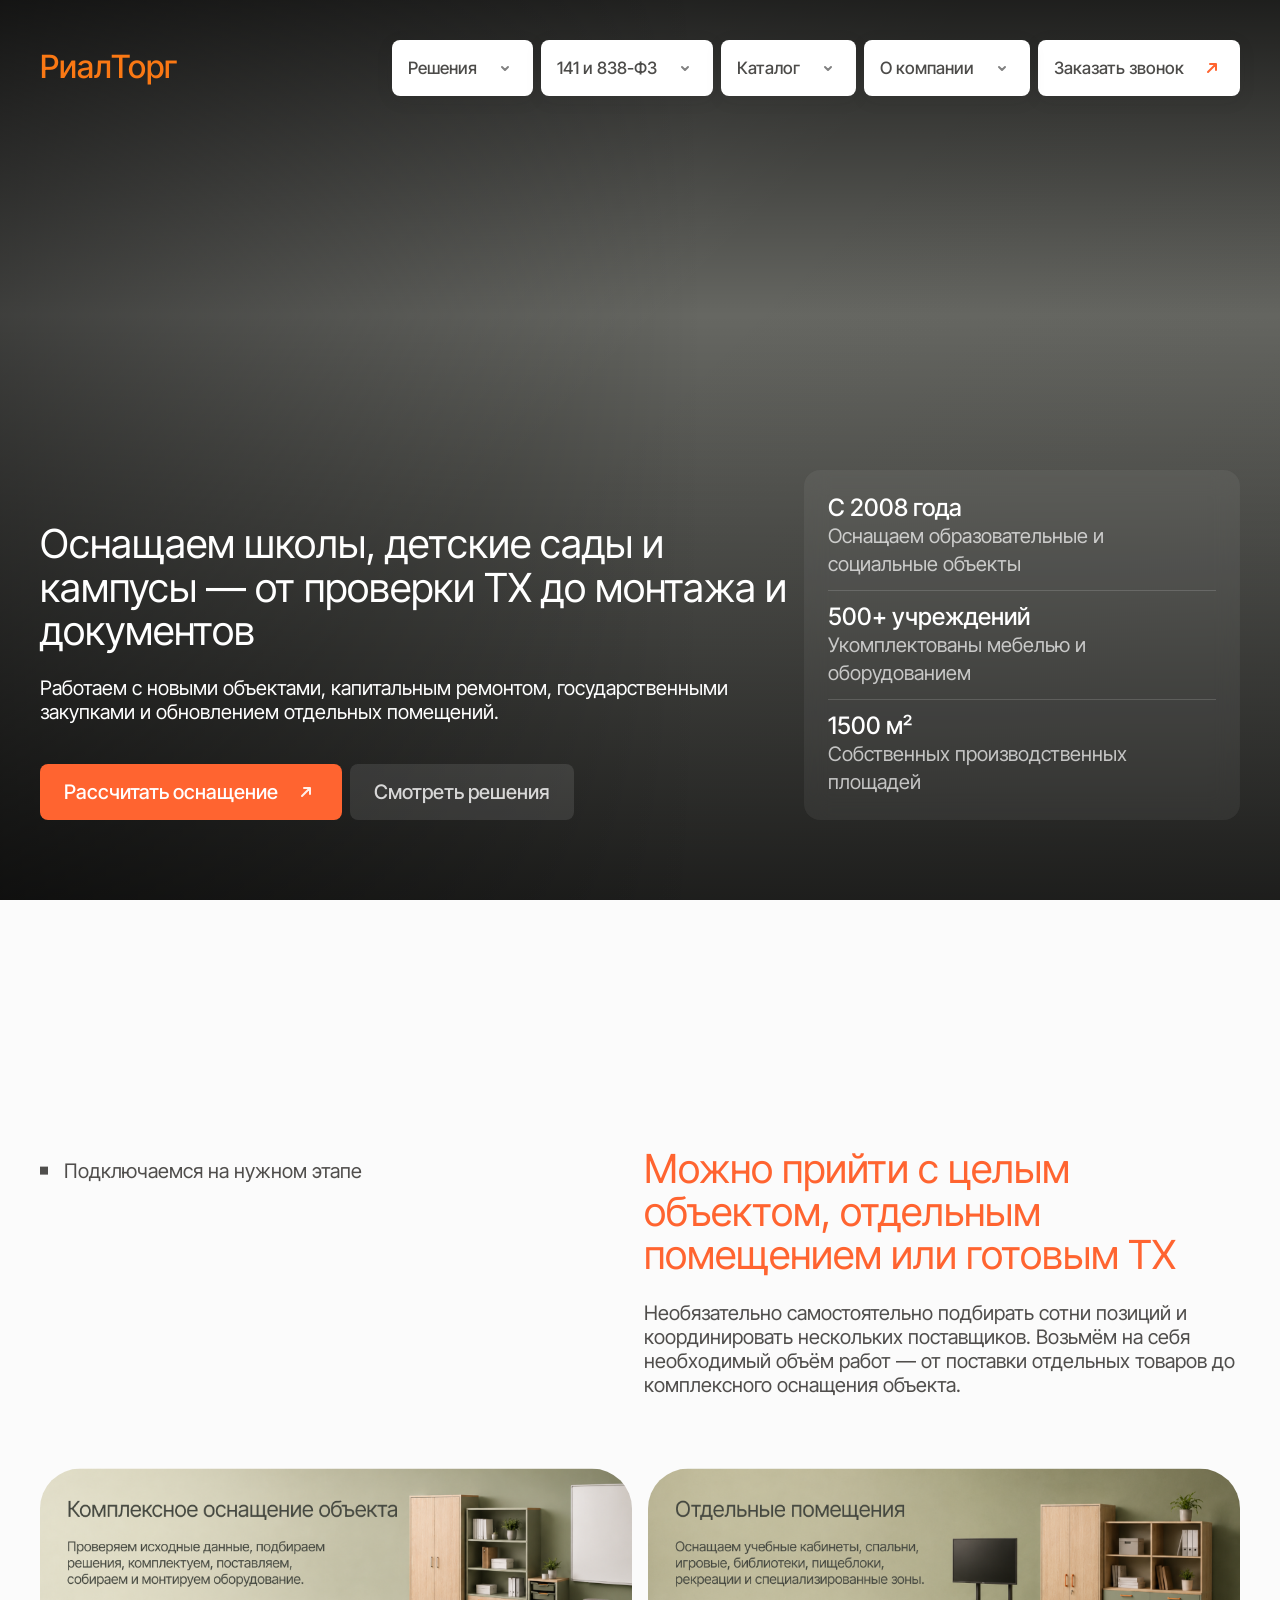
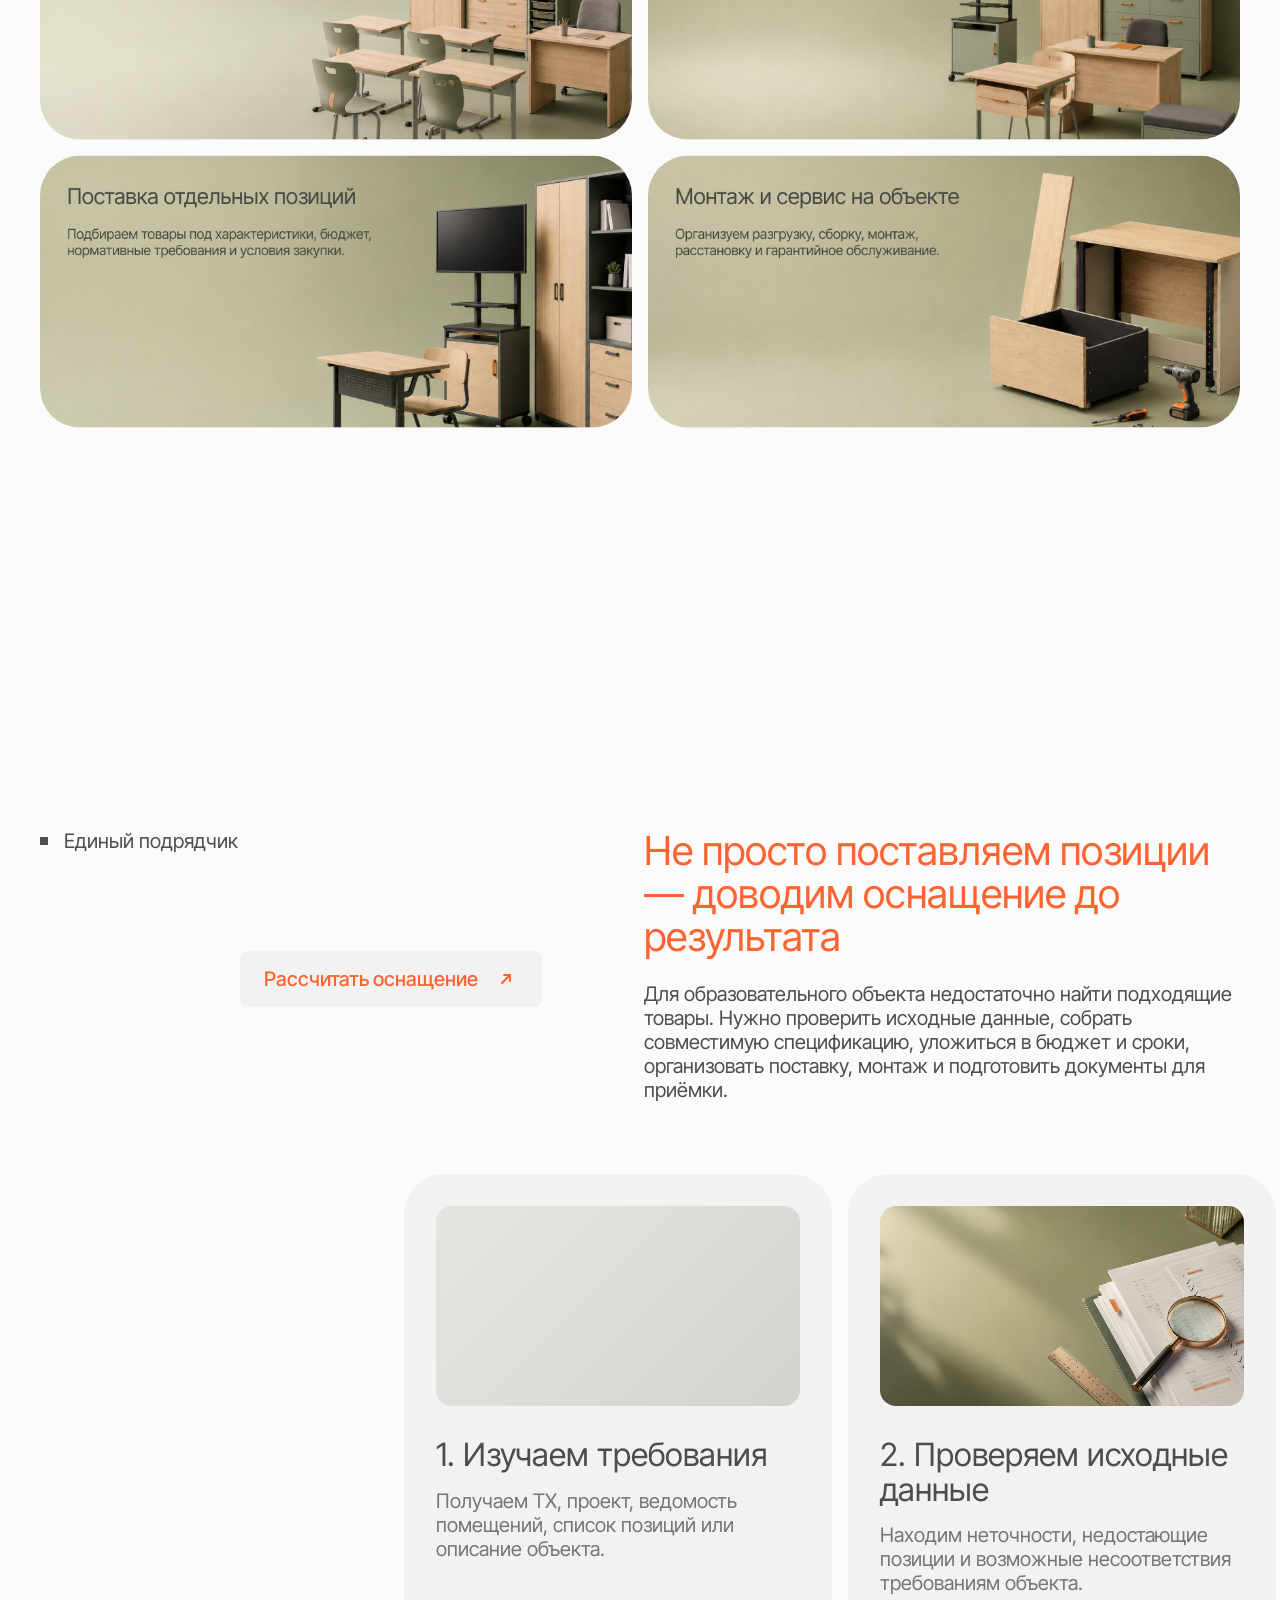
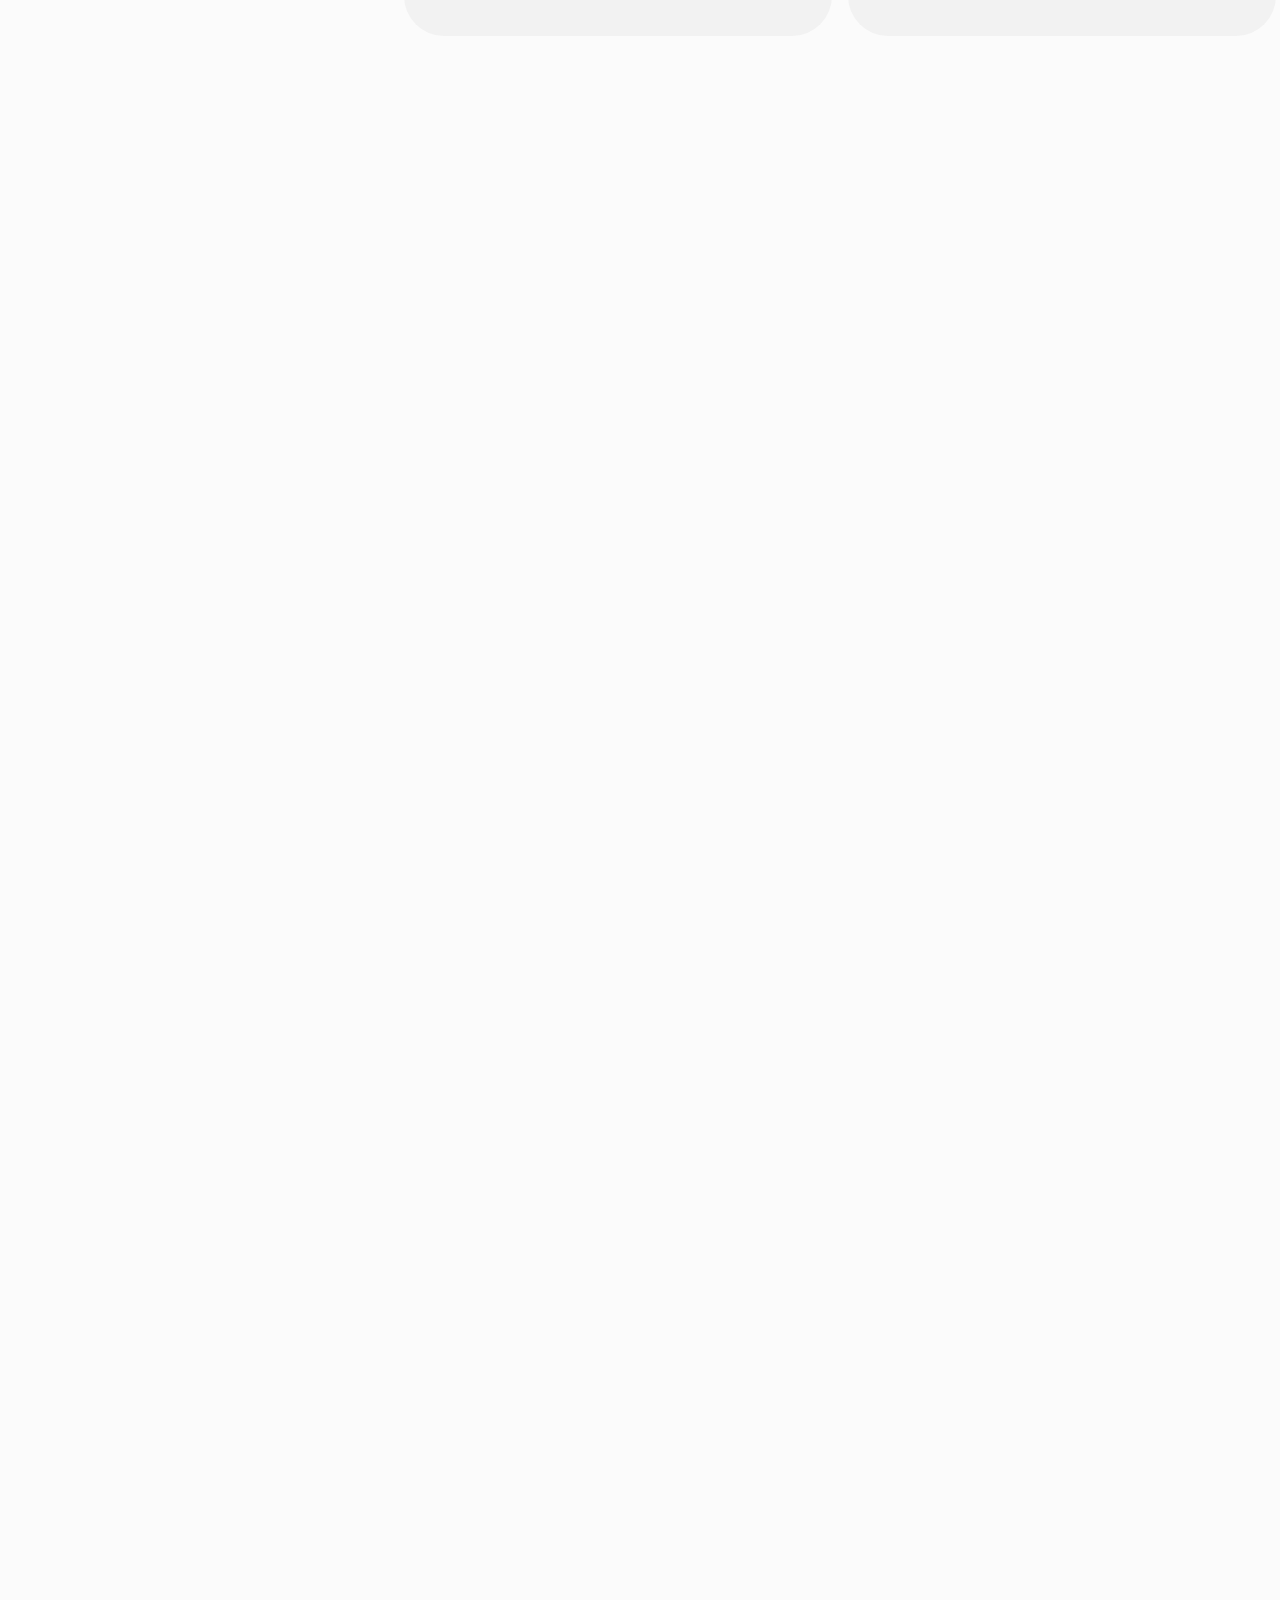
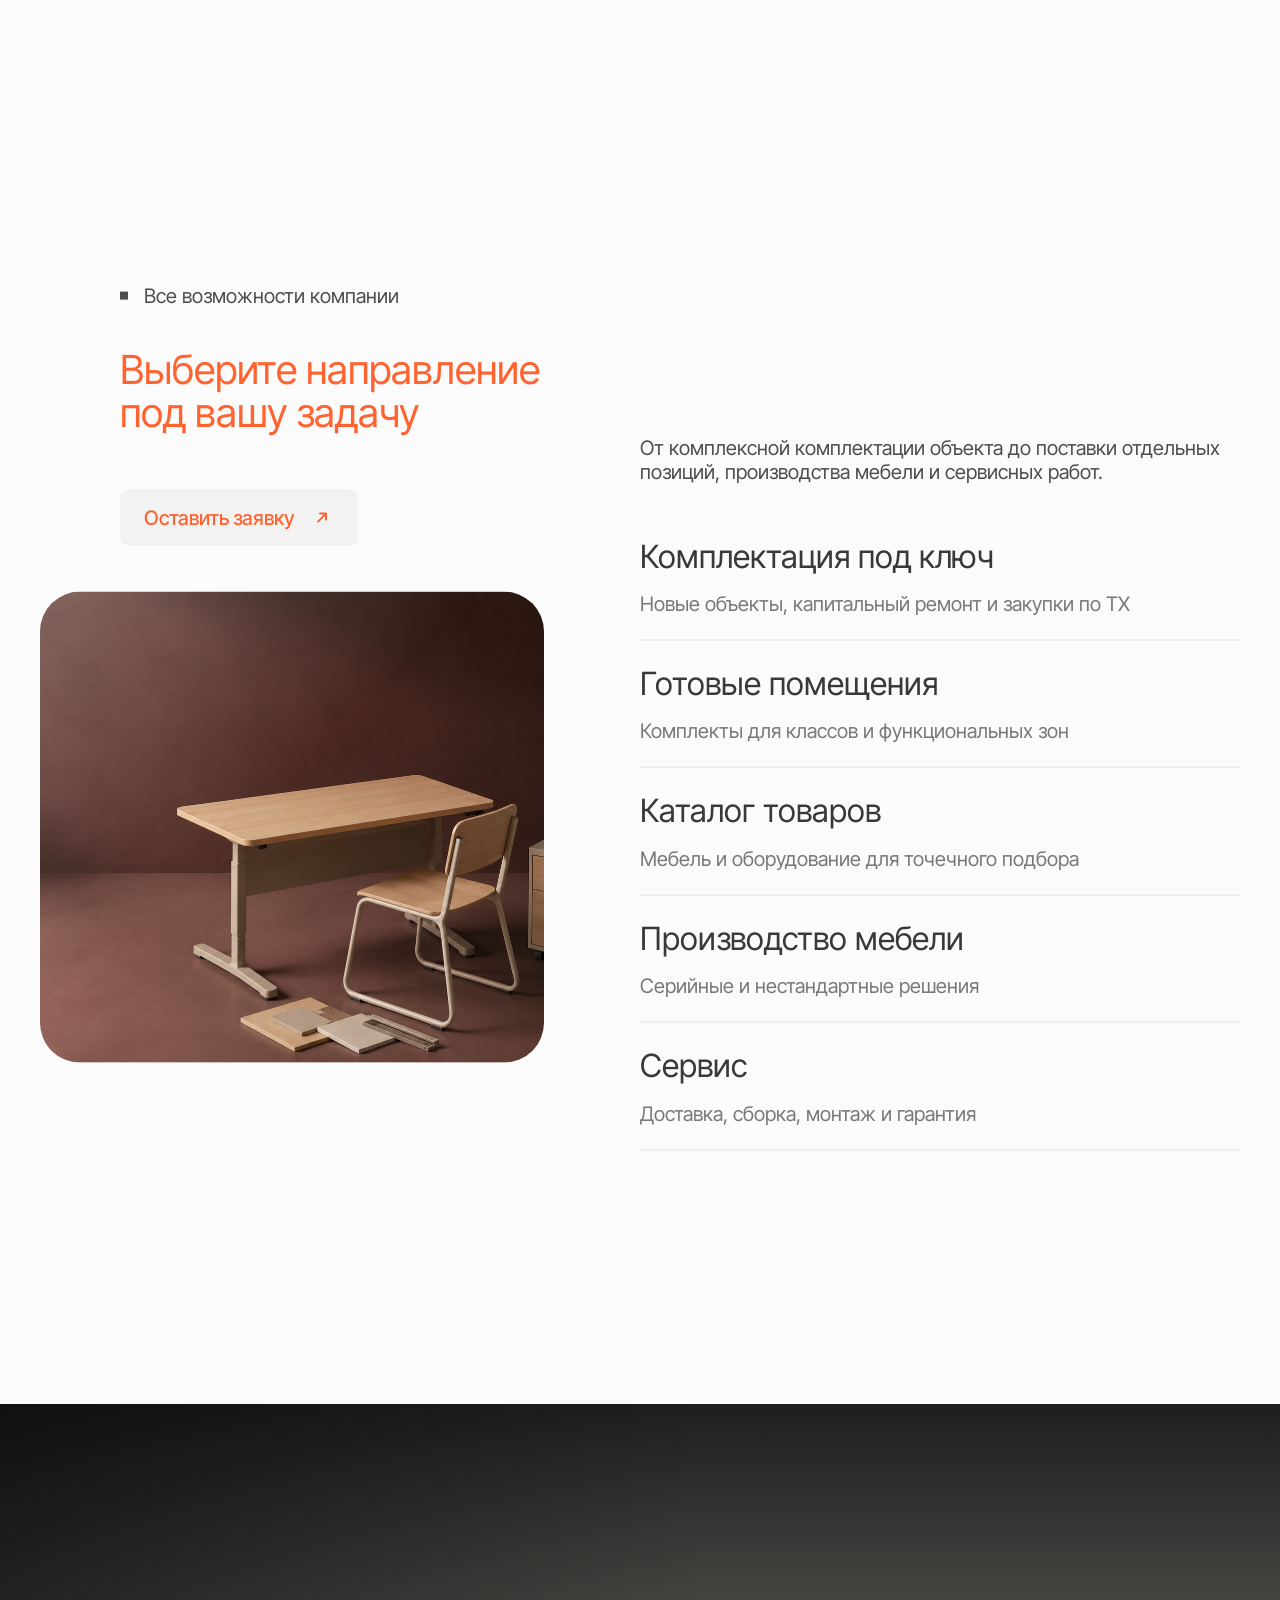
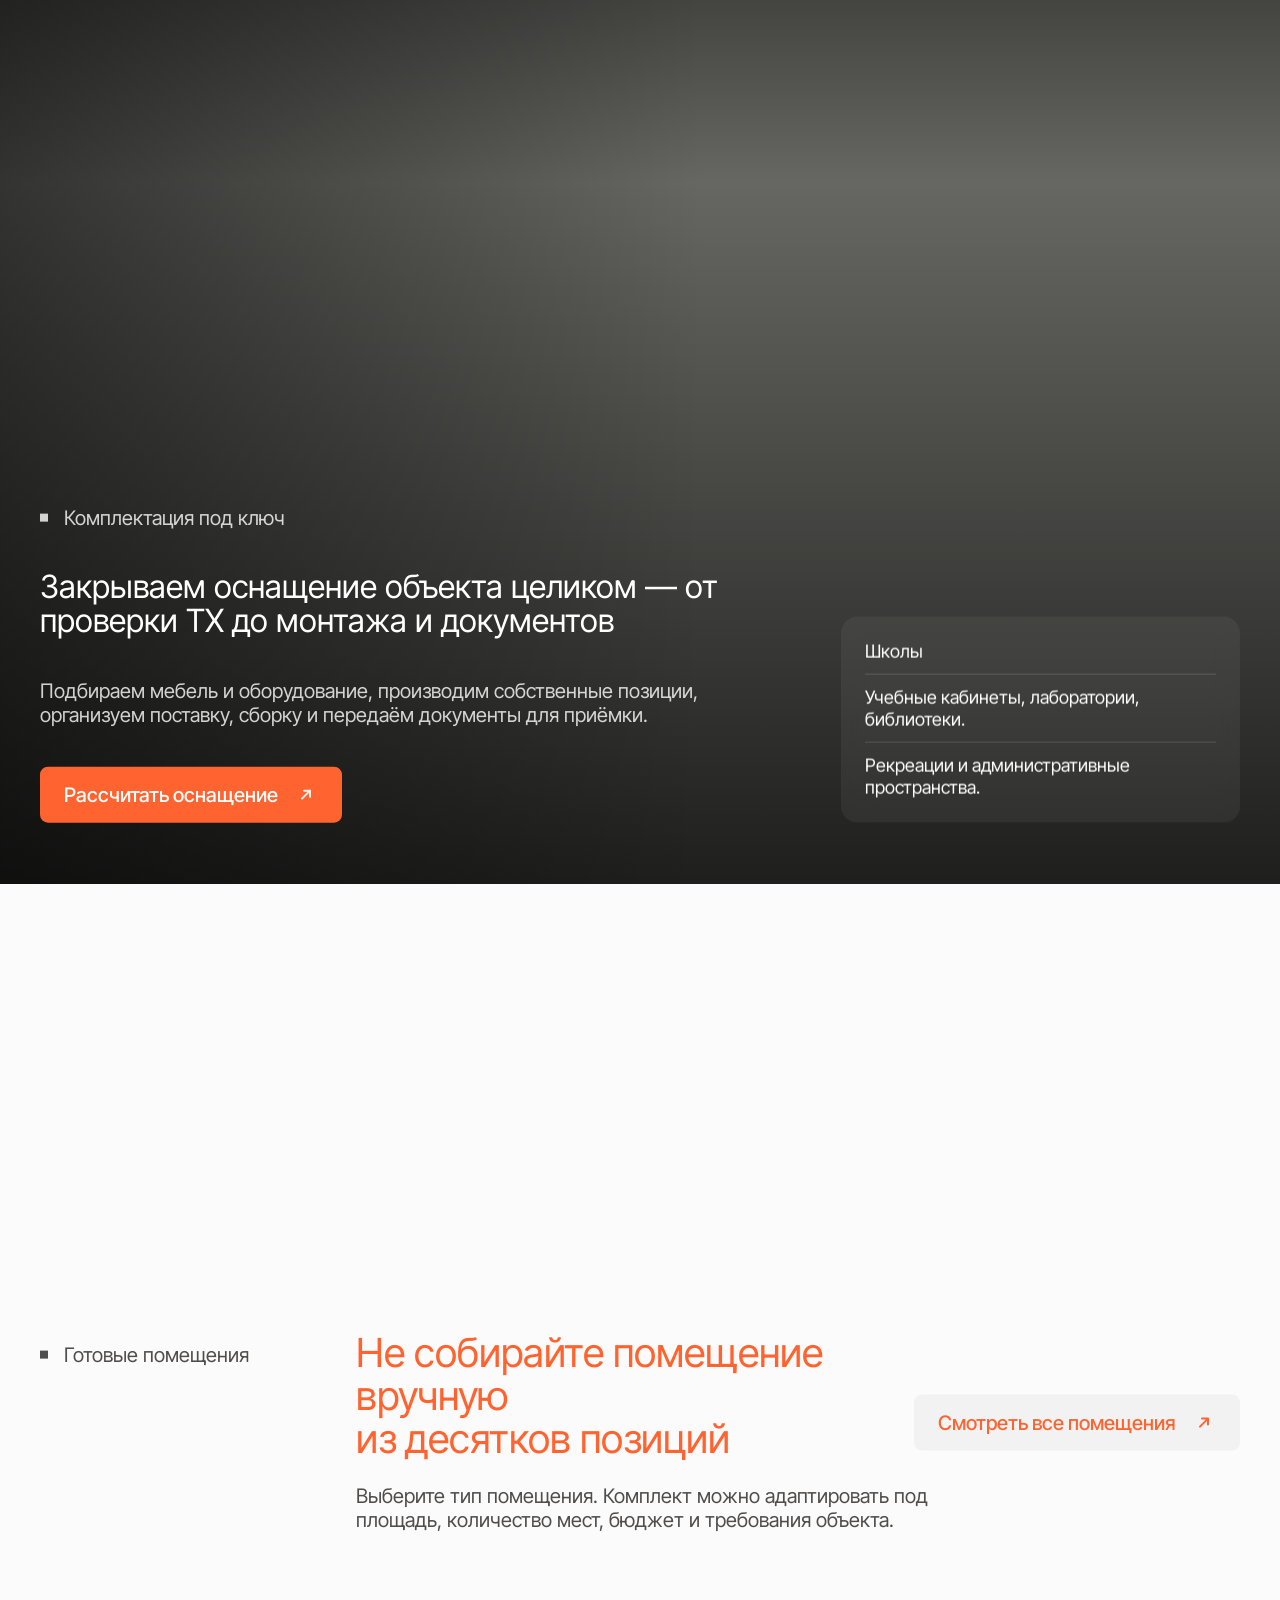
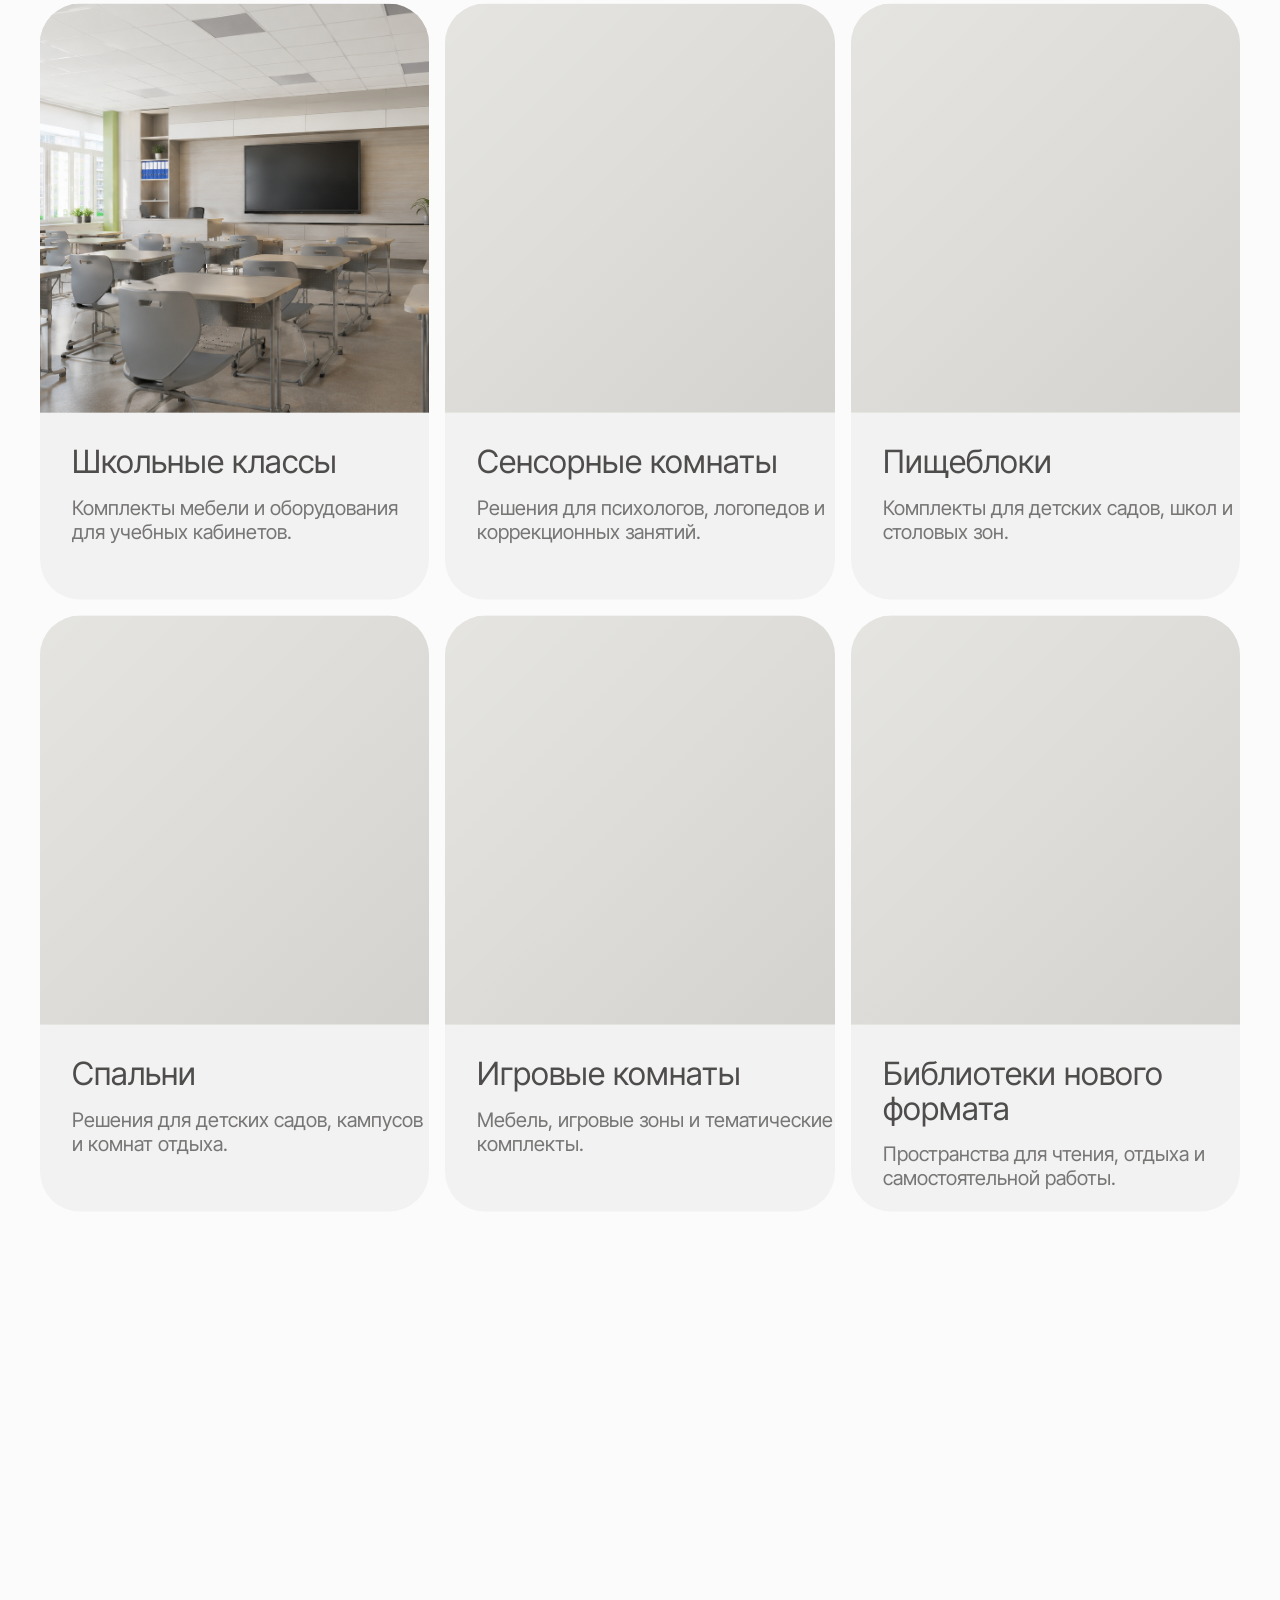
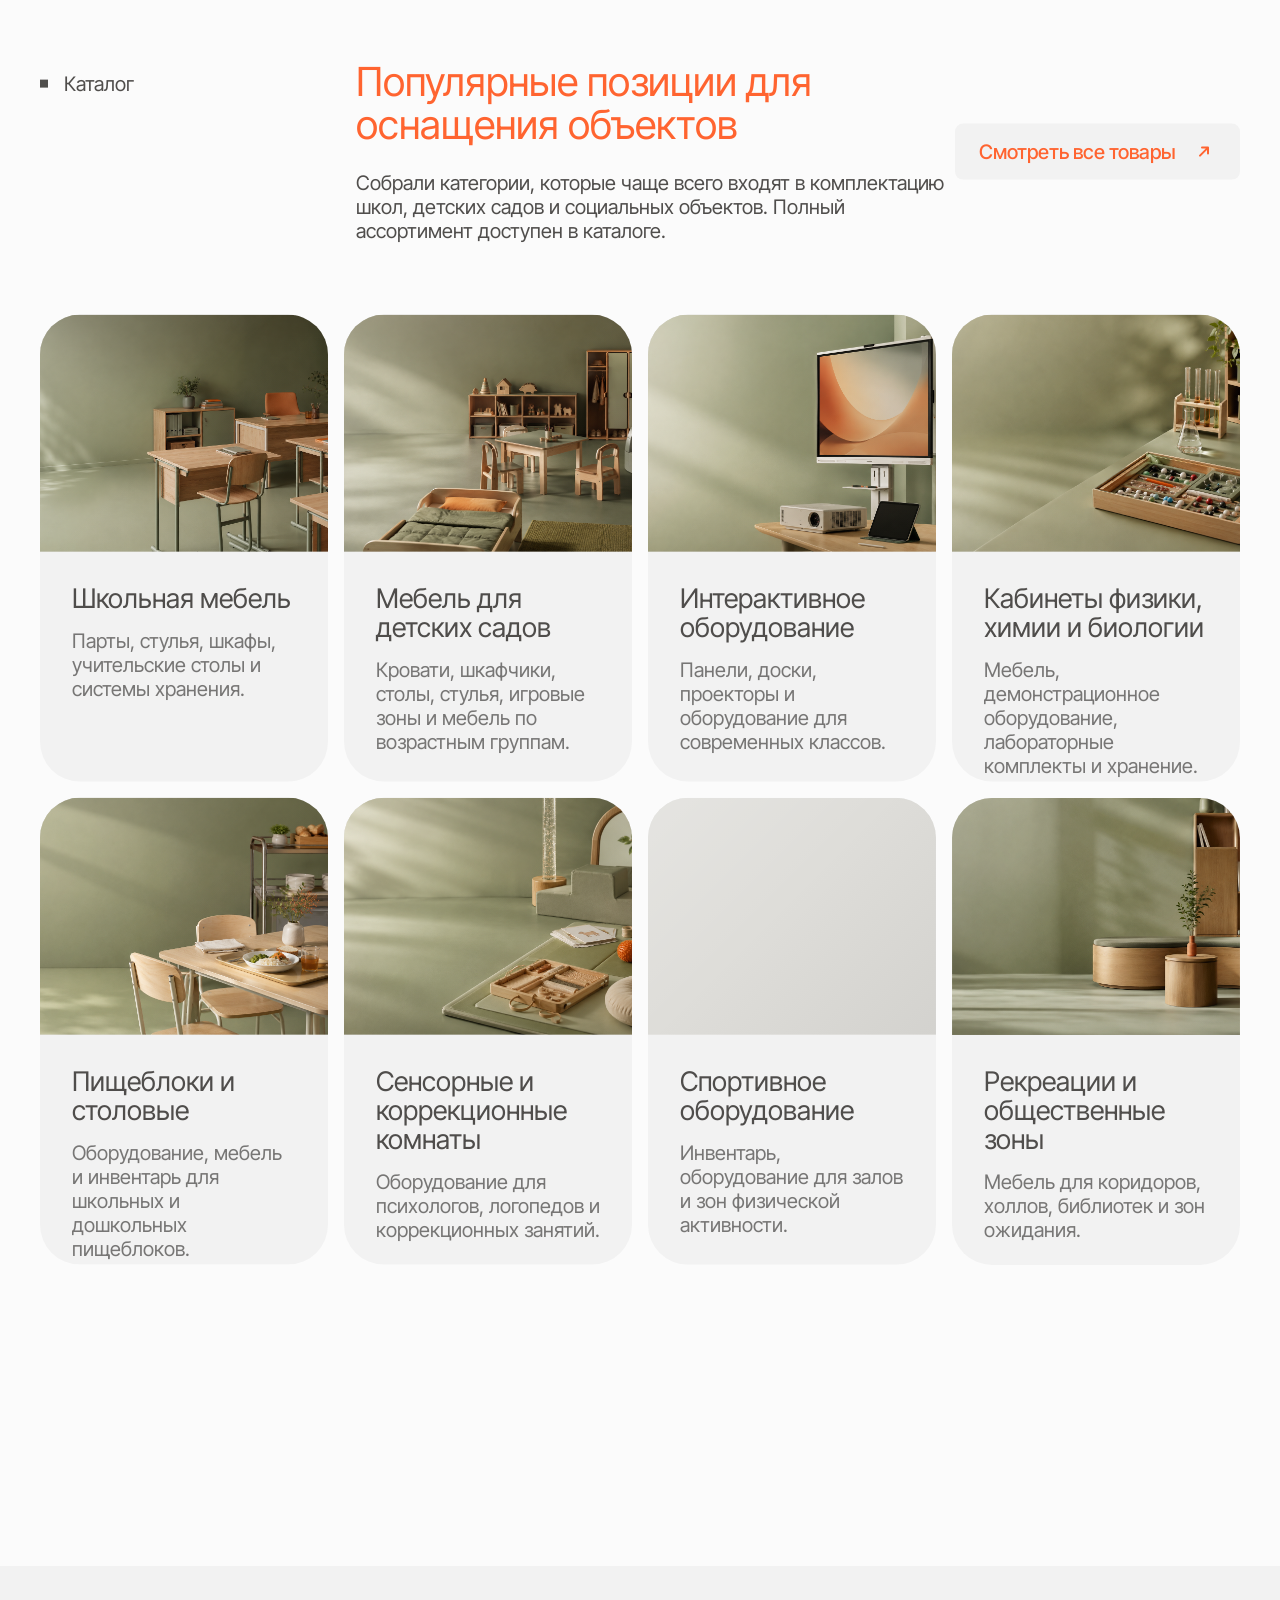
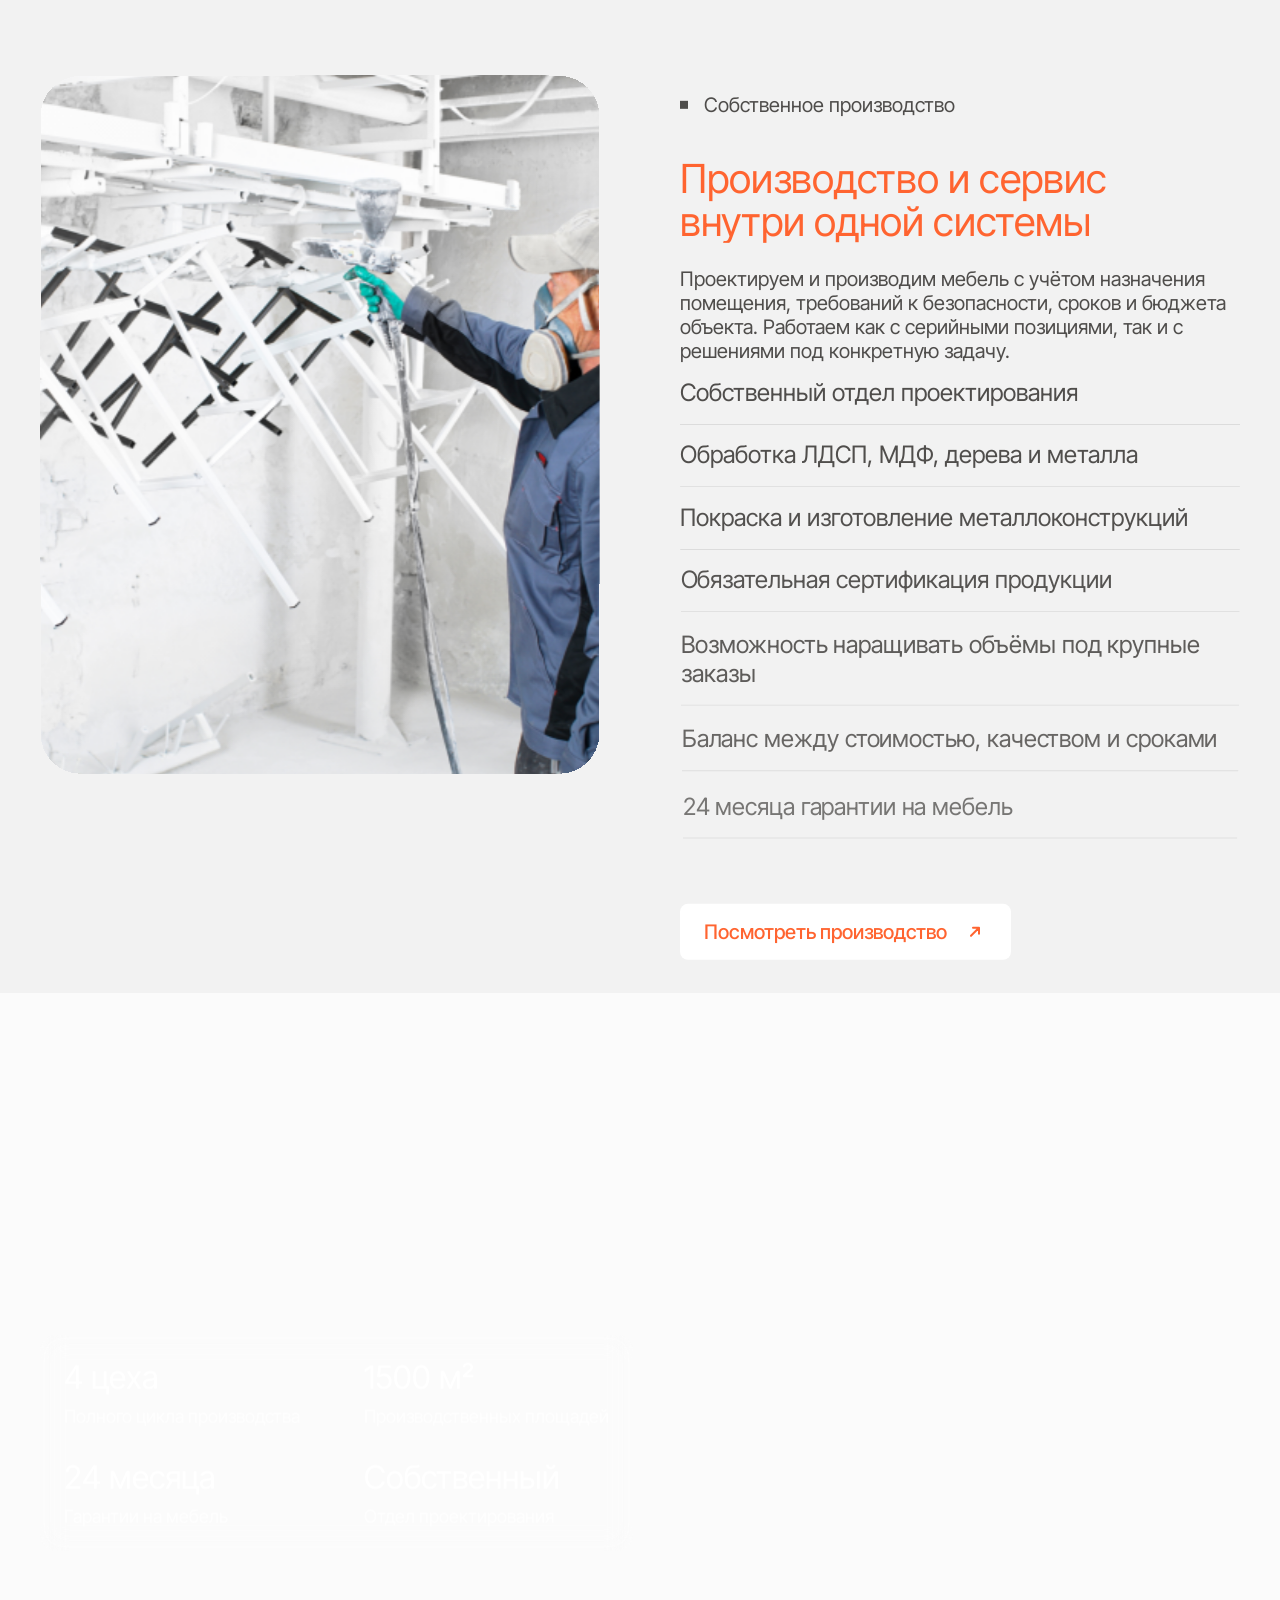
==== commit d3beb9e0: "fix 2" ====
--- a/index.html
+++ b/index.html
@@ -141,6 +141,28 @@
       </div>
     </section>
 
+    <section class="image-cta team production-service" id="production-service">
+      <div class="image-cta__media media-placeholder media-placeholder--dark"></div>
+      <div class="shell team__inner">
+        <div class="team__stats glass-card">
+          <div><strong>4 цеха</strong><span>Полного цикла производства</span><strong>24 месяца</strong><span>Гарантии на мебель</span></div>
+          <div><strong>1500 м²</strong><span>Производственных площадей</span><strong>Собственный</strong><span>Отдел проектирования</span></div>
+        </div>
+        <div class="team__footer">
+          <div class="team__copy">
+            <p class="eyebrow eyebrow--light">Возможности производства</p>
+            <h2>Производство и сервис внутри одной системы</h2>
+            <p>Собственное производство есть у многих конкурентов — наше ключевое преимущество в сервисной службе. Мы сопровождаем объект без ограничения по времени после сдачи: консультируем, обслуживаем оборудование и помогаем ввести всё в работу.</p>
+            <a class="button button--orange" href="#request" data-roll-fill-button>
+              <span data-roll-fill-label>Узнать о сервисной службе</span>
+              <i class="arrow" data-roll-fill-icon aria-hidden="true"></i>
+            </a>
+          </div>
+          <blockquote class="team__quote glass-card">Елена Фомина, директор компании<br><br>«Мы не мебель производим, а волшебных помощников, обустраивающих пространство. Для ребёнка это не парта — это портал в знания, а не стульчик — это волшебная катапульта в сказку»</blockquote>
+        </div>
+      </div>
+    </section>
+
     <section class="section catalog" id="catalog">
       <div class="shell">
         <div class="section-head section-head--three">
@@ -186,7 +208,7 @@
               <span>Учебные кабинеты, лаборатории, библиотеки.</span>
               <span>Рекреации и административные пространства.</span>
             </div>
-            <div class="image-cta__note-set" data-turnkey-rotator-set data-rotator-bg-image="assets/images/05d5a05b938bbf5430370eaa6f3b793389799175.png">
+            <div class="image-cta__note-set" data-turnkey-rotator-set data-rotator-bg-image="assets/images/b28ea68e42f9f41e273845afb7f1184a26b778d2.png">
               <span>Детские сады</span>
               <span>Групповые, спальни, игровые и развивающие зоны</span>
               <span>Пищеблоки, раздевалки и пространства общего пользования</span>
@@ -224,7 +246,6 @@
           <p class="eyebrow">Собственное производство</p>
           <h2>Производство и сервис внутри одной системы</h2>
           <p>Проектируем и производим мебель с учётом назначения помещения, требований к безопасности, сроков и бюджета объекта. Работаем как с серийными позициями, так и с решениями под конкретную задачу.</p>
-          <p class="production__capabilities">Возможности производства</p>
           <ul class="line-list">
             <li>Собственный отдел проектирования</li><li>Обработка ЛДСП, МДФ, дерева и металла</li><li>Покраска и изготовление металлоконструкций</li><li>Обязательная сертификация продукции</li><li>Возможность наращивать объёмы под крупные заказы</li><li>Баланс между стоимостью, качеством и сроками</li><li>24 месяца гарантии на мебель</li>
           </ul>
@@ -243,16 +264,18 @@
           <div><strong>18 лет</strong><span>В оснащении объектов</span><strong>Полный цикл</strong><span>У одного подрядчика</span></div>
           <div><strong>500+</strong><span>Объектов оснащено</span><strong>1500 м²</strong><span>Производства</span></div>
         </div>
-        <div class="team__copy">
-          <p class="eyebrow eyebrow--light">Команда и собственники</p>
-          <h2>Семейная компания с большой командой и историей</h2>
-          <p>«РиалТорг» развивают собственники, которые лично участвуют в жизни компании, проектах и работе команды. За подбором, производством, поставкой и монтажом стоят специалисты, которые отвечают за результат на каждом этапе.</p>
-          <a class="button button--orange" href="#" data-roll-fill-button>
-            <span data-roll-fill-label>Узнать историю РиалТорг</span>
-            <i class="arrow" data-roll-fill-icon aria-hidden="true"></i>
-          </a>
-        </div>
-        <blockquote class="team__quote glass-card">Елена, генеральный директор<br><br>«Для нас важно не просто поставить мебель и оборудование, а создать готовое пространство, за которое мы можем отвечать лично»</blockquote>
+        <div class="team__footer">
+          <div class="team__copy">
+            <p class="eyebrow eyebrow--light">Команда и собственники</p>
+            <h2>Семейная компания с большой командой и историей</h2>
+            <p>«РиалТорг» развивают собственники, которые лично участвуют в жизни компании, проектах и работе команды. За подбором, производством, поставкой и монтажом стоят специалисты, которые отвечают за результат на каждом этапе.</p>
+            <a class="button button--orange" href="#" data-roll-fill-button>
+              <span data-roll-fill-label>Узнать историю РиалТорг</span>
+              <i class="arrow" data-roll-fill-icon aria-hidden="true"></i>
+            </a>
+          </div>
+          <blockquote class="team__quote glass-card">Елена, генеральный директор<br><br>«Для нас важно не просто поставить мебель и оборудование, а создать готовое пространство, за которое мы можем отвечать лично»</blockquote>
+        </div>
       </div>
     </section>
 
@@ -375,7 +398,12 @@
           <h2>Ответы на главные вопросы</h2>
           <p>Для образовательного объекта недостаточно найти подходящие товары. Нужно проверить исходные данные, собрать совместимую спецификацию, уложиться в бюджет и сроки, организовать поставку и подготовить документы для приёмки.</p>
           <div class="accordion">
-            <article><button type="button">По каким нормативам формируется перечень при капремонте?<i>+</i></button><div class="accordion__answer"><p>Перечень формируется по действующим требованиям к конкретному типу учреждения, проектной документации и условиям закупки. Мы проверим исходные данные и поможем собрать корректную спецификацию.</p></div></article>
+            <article><button type="button">Как вы осуществляете монтаж оборудования? Справляетесь сами или нанимаете сотрудников на местах?<i>+</i></button><div class="accordion__answer"><p>И сборку, и монтаж всей поставляемой продукции мы производим собственной СЕРВИСНОЙ СЛУЖБОЙ и мы гордимся ей. У нас работают парни с большим опытом и интересом к своей работе. Количество новых задач для быстрого разрешения, с которыми они встречаются на каждом проекте, побуждает к постоянному саморазвитию и концептуальным решениям. Опыт копится, анализируется и структурируется с каждым проектом.</p><p>Есть и особые обстоятельства – крайне удаленные объекты. Например, в Республике Саха или в странах ближнего зарубежья, или экстремально короткий срок на монтажные работы, при которых в команду к нашим ребятам встают «вольнонаемные» помощники. Результатом их работы, контролем за техникой безопасности, дисциплиной и качеством управляет исключительно наш Начальник участка и парни из штатной команды Сервисной службы «СоюзПоставки».</p></div></article>
+            <article><button type="button">Что будете делать, если сроки реализации проекта сократятся или наоборот увеличатся?<i>+</i></button><div class="accordion__answer"><p>Такое происходит гораздо чаще, чем вы думаете, задавая этот вопрос. При ведении проектов комплексно, не запланированных ситуаций, с которыми нам приходилось сталкиваться достаточно много. Если называть вещи своими именами – на каждом проекте.</p><p>Для решения у нас есть масса инструментов, опыт и креатив. Например, одна из базовых ценностей всей нашей команды – ФОКУС НА РЕЗУЛЬТАТ. Мы всегда держим в уме конечную цель, объективно замечаем и учитываем реальность вокруг себя и планомерно совершаем действия по ее достижению. Не переключаясь на обстоятельства. Тогда и не надо уже решать конкретный вопрос – что делать, если… Берем и делаем, РЕШАЕМ И ДОСТИГАЕМ.</p></div></article>
+            <article><button type="button">Насколько глубоко вы прорабатываете раздел ТХ, имеете опыт общения со смежными подрядчиками — электрики, сантехники, вентиляция?<i>+</i></button><div class="accordion__answer"><p>Настолько глубоко, чтобы нести ответственность за конечный результат. Чтобы объект был принят комиссиями, отвечал требованиям законодательства РФ, а Заказчику не пришлось взрывать пол и заводить коммуникации за неделю до праздничного открытия Губернатором.</p></div></article>
+            <article><button type="button">Почему вы берете в работу только комплексные поставки? У вас же не может быть самых низких цен на компьютеры и стаканы, вы ведь производите мебель?<i>+</i></button><div class="accordion__answer"><p>Потому что МЫ ПРОДАЕМ РЕШЕНИЕ. Сначала его изобретаем, затем защищаем и реализуем в жизнь. Мы, по сути «единое окно» для своего Заказчика. Берем 100% ответственности. И бережно «ведем за руку» к цели.</p><p>В мире сформировался общий тренд на «единое окно», большой запрос на системность. Это хорошо видно на примере интегративного направления в медицине. Теперь врачи обучаются смотреть на организм, как на целое, открывают все новые и новые взаимосвязи, а не линейные цепочки причина-следствие. Результат для здоровья получается качественно иной, и, безусловно, там, где проблема глубинная, подключают высококлассного врача-специалиста, с опытом решения именно этой проблемы. Он инициирует, побуждает к верным действиям, обозначает направление в рамках возможных вариантов и объединяет это в стратегию, все равно основной врач, который ведет пациента в интегративном подходе.</p><p>Мы работаем абсолютно в той же парадигме – смотрим на проект, как на целое, не занимаясь реконструкцией отдельных классов, залов, спален, номеров, потому что не управляем тем, частью какого целого они будут являться. Потому что продать стулья, значит просто продать «какие-нибудь» стулья, а дальше – повезет/не повезет.</p><p>Мы много раз наблюдали, как там, на финишной прямой, перед сдачей объекта и подготовке его к вводу в эксплуатацию, совсем не весело. И, либо у тебя есть рука помощи, либо ты разбираешься, почему у тебя именно эти стулья. Причем, и за себя разбираешься и за «тех 115 парней», что поставляли разный товар и оказывали всевозможные услуги в разные сроки длинного пути к финишу.</p><p>Тут очень хорошо подходит старая русская пословица «Один в поле не воин».</p></div></article>
+            <article><button type="button">Какой у вас срок поставки?<i>+</i></button><div class="accordion__answer"><p>Мы давно отказались от такой терминологии в своей работе, потому что когда мы говорим о поставках мебели, оборудования и сопутствующих товаров на объект, то это большой этап работы над проектом, и он напрямую зависит от многих факторов, на которые влияем не мы. Например, к какому сроку должен быть сдан объект, какая его строительная динамика, как она коррелирует с конечным сроком сдачи, какие помещения мы должны оснастить в первую очередь для прохода принимающих комиссий и тд.</p><p>В конце концов, мы бы уточняли, о какой группе товаров в вопросе идет речь? Монтируемой или не монтируемой, мелкоштучной или крупногабаритной?</p><p>Есть сильно усредненные данные, просчитанные нами на разные типы объектов. Например, садик на 200 мест можно «сделать» за 2 месяца, при крайне благоприятных условиях на стройке и при приемке — объект готов, отделка закончена, никакие иные работы не ведутся, эксплуатация сформирована, т.е. штат нанят, заинтересован, сроки фиксированы, и в них заинтересованы все участники процесса.</p><p>Как видите, все начинается от обратного – к какому сроку готовим объект, каким временем располагаем, что можем предложить именно под эту задачу и бюджет и так далее…</p></div></article>
+            <article><button type="button">Сможете дать нам самую низкую цену?<i>+</i></button><div class="accordion__answer"><p>Нет. И даже пытаться не будем. Потому что, если вас интересует аспект максимально низкой цены, как базовый критерий – вы не наш клиент, а мы не ваш поставщик.</p><p>«Размышляла я тут однажды, что за зверь такой – идеальный клиент? А всё, как в джунглях. Первое и главное – «мы с тобой одной крови». То есть, ценности у нас схожие. Не денег сэкономить и сделать кое-как, а сделать максимально хорошо в тех ресурсах, которыми мы располагаем. И, помня, для кого мы это делаем. Дети и бюджет – эти два слова важные в равной степени при реализации проектов. Второе – партнерство. Мы не одинаковые, но мы равные. Не один обслуживает другого, а два равных партнера вносят каждый свой вклад в одно общее дело. Третье – адекватность. «Бесплатно, быстро и в итальянском качестве» бывает только в сказках. В реальности, при таких вводных на выходе – бывает же такое фантастическое непотребство. А это не то, ради чего мы приходим на работу и закатываем рукава. Такой портрет тремя мазками получается». Фомина Елена</p></div></article>
             <article><button type="button">Берётесь за объекты без готового технического задания?<i>+</i></button><div class="accordion__answer"><p>Да. Можно прийти с ведомостью помещений, проектом, перечнем позиций или обычным описанием задачи.</p></div></article>
             <article><button type="button">Возможна ли поставка мебели по индивидуальным проектам?<i>+</i></button><div class="accordion__answer"><p>Да, собственное производство позволяет адаптировать размеры, материалы и конструкцию под конкретное помещение.</p></div></article>
             <article><button type="button">Как рассчитать стоимость капитального ремонта?<i>+</i></button><div class="accordion__answer"><p>Пришлите исходные данные — мы уточним состав поставки и подготовим предварительный расчёт.</p></div></article>
--- a/styles.css
+++ b/styles.css
@@ -64,10 +64,10 @@
 [data-roll-fill-button] .arrow{filter:var(--roll-fill-icon-filter,none);opacity:var(--roll-fill-icon-opacity,1);transition:filter .25s ease,opacity .25s ease}
 [data-roll-fill-button][data-roll-fill-initialized='true']{position:relative;isolation:isolate;overflow:hidden;background:var(--roll-fill-rest-background)!important;color:var(--roll-fill-rest-foreground)!important}
 [data-roll-fill-button][data-roll-fill-initialized='true'] .roll-fill-button__fill{position:absolute;inset:0;border-radius:inherit;background:var(--roll-fill-background);clip-path:circle(0% at 50% 120%);pointer-events:none;z-index:0;will-change:clip-path}
-[data-roll-fill-button][data-roll-fill-initialized='true'] .roll-fill-button__viewport{position:relative;z-index:1;display:flex;align-items:center;flex:1 1 auto;align-self:stretch;overflow:hidden;min-width:0;min-height:0;height:100%;line-height:1;pointer-events:none;contain:layout style paint}
-[data-roll-fill-button][data-roll-fill-initialized='true'] .roll-fill-button__track{display:flex;align-items:center;justify-content:center;gap:16px;min-width:100%;width:max-content;visibility:hidden;pointer-events:none;height:0;overflow:hidden}
-[data-roll-fill-button][data-roll-fill-initialized='true'] .roll-fill-button__row{position:absolute;inset-inline:0;top:50%;display:flex;align-items:center;justify-content:center;gap:16px;min-width:0;width:100%;white-space:nowrap;line-height:1;will-change:transform,color;pointer-events:none}
-[data-roll-fill-button][data-roll-fill-initialized='true'] .roll-fill-button__row--next{opacity:0;visibility:hidden}
+[data-roll-fill-button][data-roll-fill-initialized='true'] .roll-fill-button__viewport{position:relative;z-index:1;display:block;flex:1 1 auto;align-self:stretch;overflow:hidden;min-width:0;line-height:1.2;pointer-events:none}
+[data-roll-fill-button][data-roll-fill-initialized='true'] .roll-fill-button__track{display:flex;align-items:center;justify-content:center;gap:16px;min-width:100%;width:max-content;visibility:hidden;pointer-events:none;height:auto;overflow:hidden}
+[data-roll-fill-button][data-roll-fill-initialized='true'] .roll-fill-button__row{position:absolute;inset-inline:0;top:50%;display:flex;align-items:center;justify-content:center;gap:16px;min-width:0;width:100%;white-space:nowrap;line-height:1.2;will-change:transform,color;pointer-events:none}
+[data-roll-fill-button][data-roll-fill-initialized='true'] .roll-fill-button__row--next{opacity:0;visibility:hidden;pointer-events:none}
 [data-roll-fill-button][data-roll-fill-initialized='true'] .roll-fill-button__label{min-width:0}
 [data-roll-fill-button][data-roll-fill-initialized='true'] .roll-fill-button__icon{flex:0 0 auto}
 [data-roll-fill-button][data-roll-fill-initialized='true'].button{transition:transform .25s ease,box-shadow .25s ease}
@@ -125,7 +125,7 @@
 .product-card h3{margin-top:32px}
 .product-card p{margin-top:16px;color:var(--muted)}
 .image-cta{height:1080px;position:relative;color:#fff;overflow:hidden}
-.image-cta__inner{height:100%;position:relative;z-index:2;display:flex;justify-content:space-between;align-items:flex-end;padding-bottom:80px}
+.image-cta__inner{height:100%;position:relative;z-index:2;display:flex;justify-content:space-between;align-items:flex-end;padding-bottom:120px;box-sizing:border-box}
 .image-cta__copy{width:872px}
 .image-cta__copy h2{width:680px;color:#fff;font-size:32px;margin-top:40px}
 .image-cta__copy>p:not(.eyebrow){width:680px;color:rgba(255,255,255,.8);margin-top:40px}
@@ -150,19 +150,22 @@
 .production__content h2{width:500px;margin-top:40px}
 .production__content>p:not(.eyebrow){max-width:680px;margin-top:24px}
 .production__capabilities{margin:36px 0 0;font-size:24px;color:var(--ink)}
-.line-list{list-style:none;margin:16px 0 28px;padding:0}
+.line-list{list-style:none;margin:16px 0 40px;padding:0}
 .line-list li{font-size:24px;padding:0 0 16px;margin-bottom:16px;border-bottom:1px solid var(--line)}
-.team__inner{position:relative;z-index:2;display:grid;grid-template-columns:minmax(0,1fr) minmax(320px,487px);grid-template-rows:auto 1fr;align-content:space-between;column-gap:48px;row-gap:48px;min-height:100vh;min-height:100svh;min-height:100dvh;padding:80px 0}
-.team__stats{grid-column:1/-1;justify-self:start;align-self:start;padding:24px;display:flex;gap:64px}
-.team__stats div{display:flex;flex-direction:column;align-items:flex-start;gap:8px}
+.production .line-list{margin-bottom:40px}
+.production .button{margin-top:40px}
+.team__inner{position:relative;z-index:2;height:100%;min-height:100%;padding:0;box-sizing:border-box}
+.team__footer{position:absolute;left:0;right:0;bottom:120px;display:flex;align-items:flex-end;justify-content:space-between;gap:48px;width:100%}
+.team__stats{position:absolute;top:80px;left:0;right:auto;width:fit-content;max-width:100%;z-index:1;padding:24px;display:flex;gap:64px;box-sizing:border-box}
+.team__stats div{display:flex;flex-direction:column;align-items:flex-start;gap:8px;flex:none}
 .team__stats strong{font-size:32px;font-weight:400}
 .team__stats span{font-size:18px;color:rgba(255,255,255,.8);margin-bottom:24px;white-space:nowrap}
 .team__stats span:last-child{margin-bottom:0}
-.team__copy{grid-column:1;grid-row:2;align-self:end;width:100%;max-width:872px}
+.team__copy{width:100%;max-width:872px;margin:0;flex:0 1 872px}
 .team__copy h2{color:#fff;font-size:32px;width:100%;max-width:600px;margin-top:40px}
 .team__copy>p:not(.eyebrow){color:rgba(255,255,255,.8);width:100%;max-width:760px;margin-top:24px}
-.team__copy .button{margin-top:40px}
-.team__quote{grid-column:2;grid-row:2;align-self:end;justify-self:end;width:100%;max-width:487px;margin-bottom:40px;padding:24px;font-size:20px;font-style:normal;color:#fff}
+.team__copy .button{margin-top:40px;margin-bottom:0}
+.team__quote{width:100%;max-width:487px;margin:0;flex:0 0 487px;padding:24px;font-size:20px;font-style:normal;color:#fff}
 .projects__track{display:flex;gap:16px;overflow-x:auto;scroll-behavior:smooth;overscroll-behavior-inline:contain;scrollbar-width:none;scroll-snap-type:x proximity}
 .projects__track::-webkit-scrollbar{display:none}
 .project-card{flex:0 0 min(576px,calc(100vw - 64px));height:520px;background:var(--soft);border-radius:var(--radius);padding:32px;scroll-snap-align:start}
@@ -212,7 +215,7 @@
 .documents__button{justify-self:end;align-self:start;margin-top:64px}
 .testimonials__grid{display:grid;grid-template-columns:repeat(4,1fr);gap:16px}
 .testimonials__grid article{height:550px;padding:24px;background:var(--soft);border-radius:var(--radius);overflow:hidden}
-.testimonials__grid .asset{height:502px;border-radius:32px}
+.testimonials__grid .asset{height:502px;border-radius:32px;background-color:#fff;background-size:contain;background-position:center top}
 .expert{padding-top:100px;overflow:visible}
 .expert__grid{display:grid;grid-template-columns:888px 1fr;gap:177px;align-items:stretch}
 .expert__media{height:auto;align-self:stretch;border-radius:var(--radius);background-size:cover;background-position:center;background-repeat:no-repeat;transform-origin:center center}
--- a/assets.css
+++ b/assets.css
@@ -8,7 +8,7 @@
 .process-card:nth-child(1) .asset{background-image:url("assets/images/a50fa19e8b4595bdfb429c7133fb77d3aa72071d.png")}
 .process-card:nth-child(2) .asset{background-image:url("assets/images/d2e8d0e3368cb9068067af9b9c1e07878e90b279.png")}
 .process-card:nth-child(3) .asset{background-image:url("assets/images/82d6ba6b95e0fa37cfae47cda7f139f381f7143c.png")}
-.process-card:nth-child(4) .asset{background-image:url("assets/images/ea643edc5c54ef91ba9a9f9d47ee793a98ed34fd.png")}
+.process-card:nth-child(4) .asset{background-image:url("assets/images/20b7109f785501c98c023a4d6da7ebbe57975d1f.png")}
 .process-card:nth-child(5) .asset{background-image:url("assets/images/062dbe034c38cedd930ada50eee9f5bb66a04140.png")}
 .process-card:nth-child(6) .asset{background-image:url("assets/images/00f639078cebc3be4c2cbaa01db80c18c758ed9b.png")}
 
@@ -29,8 +29,9 @@
 .room-card:nth-child(5) .asset{background-image:url("assets/images/ba0db067d0d76aacc69e847d65b28faee42ab5c2.png")}
 .room-card:nth-child(6) .asset{background-image:url("assets/images/06c364a2ff93500ca0f5d02acb61de0bbb4289ca.png")}
 
-.production__media{background-image:url("assets/images/ea643edc5c54ef91ba9a9f9d47ee793a98ed34fd.png");background-position:center}
+.production__media{background-image:url("assets/images/production-workshop.png");background-position:center;background-size:cover;background-repeat:no-repeat}
 .team .image-cta__media{background-image:url("assets/images/05d5a05b938bbf5430370eaa6f3b793389799175.png");background-position:center;background-size:cover;background-repeat:no-repeat}
+.production-service .image-cta__media{background-image:url("assets/images/production-craftsman.png");background-position:center;background-size:cover;background-repeat:no-repeat}
 .project-card:nth-child(3n+1) .asset{background-image:url("assets/images/d31e84a7f6668850705128c2f87f892afb8eb17c.png")}
 .project-card:nth-child(3n+2) .asset{background-image:url("assets/images/7c4b6bc3937295f65da02bb0d5438de094ee6810.png")}
 .project-card:nth-child(3n) .asset{background-image:url("assets/images/b055c3457b302522f96d80714689c112ca2af80c.png")}
@@ -47,8 +48,8 @@
 .documents__grid article:nth-child(4) .asset{background-image:url("assets/images/00f639078cebc3be4c2cbaa01db80c18c758ed9b.png")}
 .documents__grid article:nth-child(5) .asset{background-image:url("assets/images/ab6b2d10b2c913d3046d18ac06c69d00dfc8345d.png")}
 .documents__grid article:nth-child(6) .asset{background-image:url("assets/images/eb095ce7d0b65ad3897fa54725d1b15bcc85a72e.png")}
-.testimonials__grid article:nth-child(1) .asset{background-image:url("assets/images/f2d5a7a2809b22d3a31e6aa38c5fc7b0a9a42f7b.png")}
-.testimonials__grid article:nth-child(2) .asset{background-image:url("assets/images/ed4d27c27fe50e7bdf2a70d21f2a9a516b2e0da9.png")}
-.testimonials__grid article:nth-child(3) .asset{background-image:url("assets/images/48d84b8925028e8eb7277e82127576e68c82fc30.png")}
-.testimonials__grid article:nth-child(4) .asset{background-image:url("assets/images/eb095ce7d0b65ad3897fa54725d1b15bcc85a72e.png")}
+.testimonials__grid article:nth-child(1) .asset{background-image:url("assets/images/testimonial-1.png")}
+.testimonials__grid article:nth-child(2) .asset{background-image:url("assets/images/testimonial-2.png")}
+.testimonials__grid article:nth-child(3) .asset{background-image:url("assets/images/testimonial-3.png")}
+.testimonials__grid article:nth-child(4) .asset{background-image:url("assets/images/testimonial-4.png")}
 .expert__media{background-image:url("assets/images/expert-team.png");background-position:center}
--- a/figma-desktop.css
+++ b/figma-desktop.css
@@ -48,35 +48,61 @@
   .section-head--three { grid-template-columns: 428px minmax(0,809px) 1fr; gap: 16px; }
   .section-head--three > .button { margin-top: 66px; }
 
-  main { position: relative; height: 17717px; }
+  main { position: relative; height: 22184px; }
   main > section { position: absolute; left: 0; width: 100%; content-visibility: visible; contain: none; overflow: visible; }
   .image-cta--first, .team { position: absolute; }
 
-  /* Global section positions minus the 1080px hero. */
+  /* Global section positions with 200px gaps between sections. */
   .stage { top: 0; height: 1329px; padding: 200px 0 0; }
-  .process { top: 1329px; height: 980px; padding: 200px 0 0; }
-  .directions { top: 2309px; height: 1218px; padding: 200px 0 0; }
-  .image-cta--first { top: 3527px; height: 1080px; }
-  .rooms { top: 4607px; height: 1640px; padding: 200px 0 0; }
-  .catalog { top: 6247px; height: 1651px; padding: 200px 0 0; }
-  .production { top: 7898px; height: 1053px; padding: 80px 0; }
-  .team { top: 9151px; height: 1080px; }
+  .process { top: 1529px; height: 980px; padding: 200px 0 0; }
+  .production-service.team { top: 2709px; height: 1080px; }
+  .directions { top: 3989px; height: 1218px; padding: 200px 0 0; }
+  .image-cta--first { top: 5407px; height: 1080px; }
+  .rooms { top: 6687px; height: 1640px; padding: 200px 0 0; }
+  .catalog { top: 8527px; height: 1651px; padding: 200px 0 0; }
+  .production { top: 10378px; height: 1053px; padding: 80px 0; }
+  .team:not(.production-service) { top: 11631px; height: 1080px; }
   .team.image-cta {
     height: 1080px;
     min-height: 1080px;
     overflow: hidden;
   }
   .team .team__inner {
+    position: relative;
+    display: block;
     min-height: 0;
     height: 100%;
-  }
-  .projects { top: 10231px; height: 1316px; padding: 200px 0 0; z-index: 11; }
-  .documents { top: 11547px; height: 989px; padding: 200px 0 0; z-index: 10; }
-  .expert { top: 12536px; height: 894px; padding: 0; z-index: 10; }
-  .news { top: 13630px; height: 915px; padding: 100px 0 0; z-index: 10; }
-  .faq { top: 14545px; height: 1213px; padding: 200px 0 0; z-index: 10; }
-  .testimonials { top: 15758px; height: 988px; padding: 200px 0 0; z-index: 10; }
-  .request { top: 16846px; height: 871px; padding: 100px 0 0; z-index: 10; }
+    padding: 0;
+    box-sizing: border-box;
+  }
+
+  .team__footer {
+    position: absolute;
+    left: 0;
+    right: 0;
+    bottom: 120px;
+    display: flex;
+    align-items: flex-end;
+    justify-content: space-between;
+    gap: 48px;
+    width: 100%;
+    margin-top: 0;
+  }
+
+  .team__stats { position: absolute; top: 80px; left: 0; right: auto; width: fit-content; max-width: 100%; z-index: 1; }
+  .team__stats div { flex: none; }
+  .team__stats span { font-size: 24px; }
+  .team__copy { position: static; width: 872px; margin: 0; flex: 0 1 872px; }
+  .team__copy h2 { width: 872px; font-size: 52px; }
+  .team__copy > p:not(.eyebrow) { width: 751px; }
+  .team__quote { position: static; width: 487px; margin: 0; flex: 0 0 487px; font-size: 24px; }
+  .projects { top: 12911px; height: 1316px; padding: 200px 0 0; z-index: 11; }
+  .documents { top: 14427px; height: 989px; padding: 200px 0 0; z-index: 10; }
+  .expert { top: 15616px; height: 894px; padding: 0; z-index: 10; }
+  .news { top: 16710px; height: 915px; padding: 100px 0 0; z-index: 10; }
+  .faq { top: 17825px; height: 2100px; padding: 200px 0 0; z-index: 10; }
+  .testimonials { top: 20125px; height: 988px; padding: 200px 0 0; z-index: 12; }
+  .request { top: 21313px; height: 871px; padding: 100px 0 0; z-index: 10; }
 
   .stage .section-intro { width: 1316px; max-width: none; }
   .stage .section-intro h2 { width: 1316px; }
@@ -119,11 +145,32 @@
   .directions__content > a:focus-visible { height: 104px; padding: 24px; border: 0; }
   .directions__content span { font-size: 20px; }
 
-  .image-cta--first .image-cta__inner { display: block; padding: 0; }
-  .image-cta--first .image-cta__copy { position: absolute; left: 0; top: 531px; width: 872px; }
+  .image-cta--first .image-cta__inner {
+    display: flex;
+    justify-content: space-between;
+    align-items: flex-end;
+    height: 100%;
+    padding-bottom: 120px;
+    box-sizing: border-box;
+  }
+  .image-cta--first .image-cta__copy {
+    position: static;
+    top: auto;
+    width: 872px;
+    flex: 0 1 872px;
+  }
   .image-cta--first .image-cta__copy h2 { width: 872px; font-size: 52px; }
   .image-cta--first .image-cta__copy > p:not(.eyebrow) { width: 668px; margin-top: 40px; }
-  .image-cta--first .image-cta__note { position: absolute; left: 1205px; top: auto; bottom: 80px; width: auto; font-size: 24px; }
+  .image-cta--first .image-cta__note {
+    position: static;
+    left: auto;
+    top: auto;
+    bottom: auto;
+    width: auto;
+    font-size: 24px;
+    flex: 0 0 auto;
+    align-self: flex-end;
+  }
 
   .rooms .section-intro h2 { width: 914px; }
   .rooms .section-intro > p, .catalog .section-intro > p { width: 741px; }
@@ -139,16 +186,9 @@
   .production__media { height: 893px; }
   .production__content h2 { width: 642px; }
   .production__content > p:not(.eyebrow) { width: 695px; max-width: none; }
-  .production .line-list { width: 695px; }
-  .production .button { margin-top: 0; }
+  .production .line-list { width: 695px; margin-bottom: 40px; }
+  .production .button { margin-top: 40px; }
   .production { position: absolute; }
-
-  .team__stats { top: 80px; }
-  .team__stats span { font-size: 24px; }
-  .team__copy { top: 565px; bottom: auto; width: 872px; }
-  .team__copy h2 { width: 872px; font-size: 52px; }
-  .team__copy > p:not(.eyebrow) { width: 751px; }
-  .team__quote { right: 0; bottom: 80px; width: 487px; font-size: 24px; }
 
   .projects .section-head--three { position: relative; grid-template-columns: 428px 809px 1fr; }
   .projects .section-head--three > .button { position: absolute; top: 66px; right: 0; margin-top: 0; z-index: 2; }
@@ -192,12 +232,12 @@
   .news-card p { font-size: 20px; }
   .news__grid { transform: translateY(2px); }
 
-  .faq__grid, .request__grid { grid-template-columns: 872px 872px; gap: 16px; }
+  .faq__grid, .request__grid { grid-template-columns: 872px 872px; gap: 16px; align-items: stretch; }
   .faq__content h2 { width: 809px; }
   .faq__content > p { width: 835px; max-width: none; margin-bottom: 64px; }
-  .faq__side, .request__side { position: relative; }
+  .faq__side, .request__side { position: relative; display: flex; flex-direction: column; align-self: stretch; min-height: 100%; }
   .faq__side > .eyebrow { margin-top: 12px; }
-  .faq__side .contact { position: absolute; left: 0; top: 800px; width: 588px; margin: 0; }
+  .faq__side .contact { position: static; top: auto; left: auto; width: 588px; margin: auto 0 0; }
   .faq__side .button { display: none; }
   .accordion { gap: 16px; }
   .accordion article { min-height: 92px; height: auto; }
@@ -282,21 +322,24 @@
 /* Keep the Figma section sequence on responsive layouts too. */
 @media (max-width: 1500px) {
   main { display: flex; flex-direction: column; position: static; height: auto; }
-  main > section { position: static; left: auto; top: auto; height: auto; content-visibility: visible; contain: none; overflow: visible; }
+  main > section { position: static; left: auto; top: auto; height: auto; content-visibility: visible; contain: none; overflow: visible; margin-top: 200px; }
+  main > section.stage { margin-top: 0; }
+  main > section.faq { overflow: visible; }
   .nav__items { position: static; left: auto; top: auto; }
   .stage { order: 1; }
   .process { order: 2; }
-  .directions { order: 3; }
-  .image-cta--first { order: 4; }
-  .rooms { order: 5; }
-  .catalog { order: 6; }
-  .production { order: 7; }
-  .team { order: 8; }
-  .projects { order: 9; }
-  .documents { order: 10; }
-  .expert { order: 11; }
-  .news { order: 12; }
-  .faq { order: 13; }
-  .testimonials { order: 14; }
-  .request { order: 15; }
+  .production-service { order: 3; }
+  .directions { order: 4; }
+  .image-cta--first { order: 5; }
+  .rooms { order: 6; }
+  .catalog { order: 7; }
+  .production { order: 8; }
+  .team { order: 9; }
+  .projects { order: 10; }
+  .documents { order: 11; }
+  .expert { order: 12; }
+  .news { order: 13; }
+  .faq { order: 14; }
+  .testimonials { order: 15; }
+  .request { order: 16; }
 }
--- a/overrides.css
+++ b/overrides.css
@@ -197,6 +197,72 @@
   margin-top: 40px !important;
 }
 
+.production-service .team__copy > p:not(.eyebrow) + .button {
+  margin-top: 40px !important;
+}
+
+/* Full-bleed team blocks: 120px from bottom, copy + quote aligned on button baseline. */
+@media (min-width: 768px) {
+  .image-cta.team {
+    height: 1080px;
+    min-height: 1080px;
+  }
+
+  .image-cta.team .team__inner {
+    position: relative;
+    display: block;
+    height: 100%;
+    min-height: 100%;
+    padding: 0 !important;
+    box-sizing: border-box;
+  }
+
+  .image-cta.team .team__stats {
+    position: absolute;
+    top: 80px;
+    left: 0;
+    right: auto;
+    width: fit-content;
+    max-width: 100%;
+    z-index: 1;
+    margin: 0;
+  }
+
+  .image-cta.team .team__stats div {
+    flex: none;
+  }
+
+  .image-cta.team .team__footer {
+    position: absolute;
+    left: 0;
+    right: 0;
+    bottom: 120px;
+    display: flex;
+    align-items: flex-end;
+    justify-content: space-between;
+    gap: 48px;
+    width: 100%;
+    margin-top: 0;
+  }
+
+  .image-cta.team .team__copy {
+    position: static;
+    width: 872px;
+    max-width: calc(100% - 535px);
+    margin: 0;
+    flex: 0 1 872px;
+  }
+
+  .image-cta.team .team__quote {
+    position: static;
+    width: 487px;
+    max-width: 38%;
+    margin: 0;
+    flex: 0 0 487px;
+    display: block;
+  }
+}
+
 .expert__content {
   overflow: visible !important;
 }
--- a/mobile.css
+++ b/mobile.css
@@ -402,6 +402,14 @@
     height: auto;
   }
 
+  main > section {
+    margin-top: 200px;
+  }
+
+  main > section.stage {
+    margin-top: 0;
+  }
+
   .image-cta__inner {
     padding: 120px 0 32px;
     flex-direction: column;
@@ -524,6 +532,30 @@
     gap: 24px;
     min-height: 0 !important;
     padding: 100px 0 32px;
+  }
+
+  .team__footer {
+    display: flex;
+    flex-direction: column;
+    gap: 24px;
+    width: 100%;
+    position: static;
+    bottom: auto;
+    left: auto;
+    right: auto;
+  }
+
+  .team__stats,
+  .team__copy,
+  .team__quote {
+    position: static;
+    top: auto;
+    bottom: auto;
+    left: auto;
+    right: auto;
+    width: 100%;
+    max-width: 100%;
+    flex: none;
   }
 
   .team__stats {
